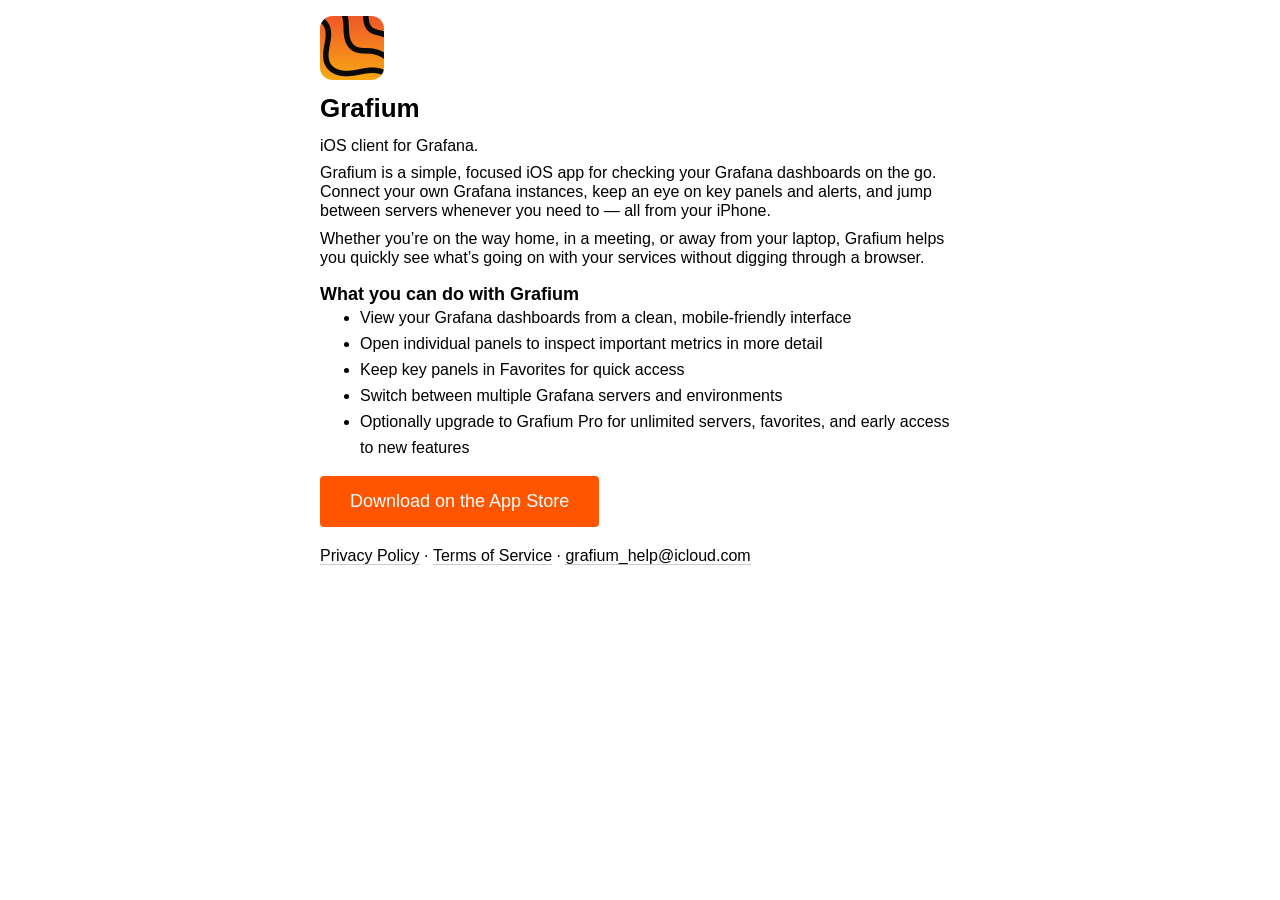
==== grafium/index.html @ e3b62fa5 "feat: added grafium" ====
<!DOCTYPE html>
<html lang="en">

<head>
	<meta charset="utf-8">
	<meta name="viewport" content="width=device-width, initial-scale=1">
	<link rel="icon" type="image/png" href="../favicon.png">
	<script src="../likely.js"></script>
	<link rel="stylesheet" href="./likely.css">
	<link rel="stylesheet" href="../style.css">
	<title>Grafium — iOS client for Grafana</title>
</head>

<body>
	<article>
		<header>
			<img src="./logo.svg" alt="Grafium" width="64" height="64">
			<h1>Grafium</h1>
			<p>iOS client for Grafana.</p>
		</header>

		<section>
			<p>
				Grafium is a simple, focused iOS app for checking your Grafana dashboards on the go.
				Connect your own Grafana instances, keep an eye on key panels and alerts, and jump between servers
				whenever you need to — all from your iPhone.
			</p>
			<p>
				Whether you’re on the way home, in a meeting, or away from your laptop, Grafium helps you quickly see
				what’s going on with your services without digging through a browser.
			</p>
		</section>

		<section>
			<h3>What you can do with Grafium</h3>
			<ul>
				<li>View your Grafana dashboards from a clean, mobile-friendly interface</li>
				<li>Open individual panels to inspect important metrics in more detail</li>
				<li>Keep key panels in Favorites for quick access</li>
				<li>Switch between multiple Grafana servers and environments</li>
				<li>Optionally upgrade to Grafium Pro for unlimited servers, favorites, and early access to new features
				</li>
			</ul>
		</section>

		<section>
			<p>
				<button class="btn" onclick="window.open('https://apps.apple.com', '_blank')">
					Download on the App Store
				</button>
			</p>
		</section>
	</article>

	<div class="footer-mail">
		<a href="/grafium/privacy">Privacy Policy</a> ·
		<a href="/grafium/terms">Terms of Service</a> ·
		<a href="mailto:grafium_help@icloud.com">grafium_help@icloud.com</a>
	</div>
</body>

</html>
---- style.css ----
body{
	margin: 1em auto;
	max-width: 640px;
	padding:0 .62em;
	font: 1.0em/1.62 sans-serif;
}
h1 {
	line-height: 40px;
	margin-block-start: auto;
	margin-block-end: auto;
	font-size: 26px;
}
h2 {
	font-size: 22px;
	margin-block-start: 16px;
	margin-block-end: auto;
	line-height: 26px;
}
h3 {
	font-size: 18px;
	margin-block-start: 16px;
	margin-block-end: auto;
	line-height: 22px;
}
h4, p {
	font-size: inherit;
	line-height:1.2;
	margin-block-start: 8px;
	margin-block-end: auto;
}
ul {
	margin-block-start: auto;
	margin-block-end: 16px;
}
.footer-tel a:link {
	color: #000;
	border-bottom: none;
	font-size: 16px;
	line-height: 22px;
}
.footer-mail a:link {
	color: #000;
	border-bottom-color: rgb(0, 0, 0, 0.2);
	font-size: 16px;
	line-height: 22px;
}
div {
	height: 22px;
}
article {
	margin-block-end: inherit;
}
a:link {
	color: #0060a0;
	text-decoration: none;
	border-bottom: 1px solid rgba(0,96,160,0.15);
	-webkit-transition: color .3s ease,border-color .3s ease;
	transition: color .3s ease,border-color .3s ease;
}
a:link:hover, a:visited:hover {
	color: #f41224;
	border-color: rgba(244,18,36,.3);
}
.btn {
	display: inline-block;
	padding: 15px 30px;
	background: #f50;
	color: #fff;
	border: none;
	border-radius: 4px;
	font-size: 18px;
	cursor: pointer;
	transition: background .2s ease;
}
.btn:link, .btn:visited {
	color: #fff;
	border-bottom: none;
}
.btn:hover {
	background: #d40;
	color: #fff;
}
@media print{
	body{
		max-width:none
	}
}
@media (prefers-color-scheme: dark){
	h1,h2,h3,h4 {
	color: #fff;
	}
	body {color:rgb( 192, 192, 192 );background:rgb( 32, 32, 32 )}
	a:link {color:#0080d4; border-bottom: 1px solid rgba(0,128,212,0.25)}
	a:hover, a:visited:hover {color:#cef}
	a:visited {color:#c9f}
	.footer-tel a:link {color: #c0c0c0;}
	.footer-mail a:link {color: #c0c0c0;border-bottom-color: rgb(160 160 160 / 15%);}
	a:link:hover, a:visited:hover {color: #f41224;border-color: rgba(244,18,36,.3);}
	.btn {background: #f50;}
	.btn:link, .btn:visited {color: #fff;}
	.btn:hover {background: #d40; color: #fff;}
}
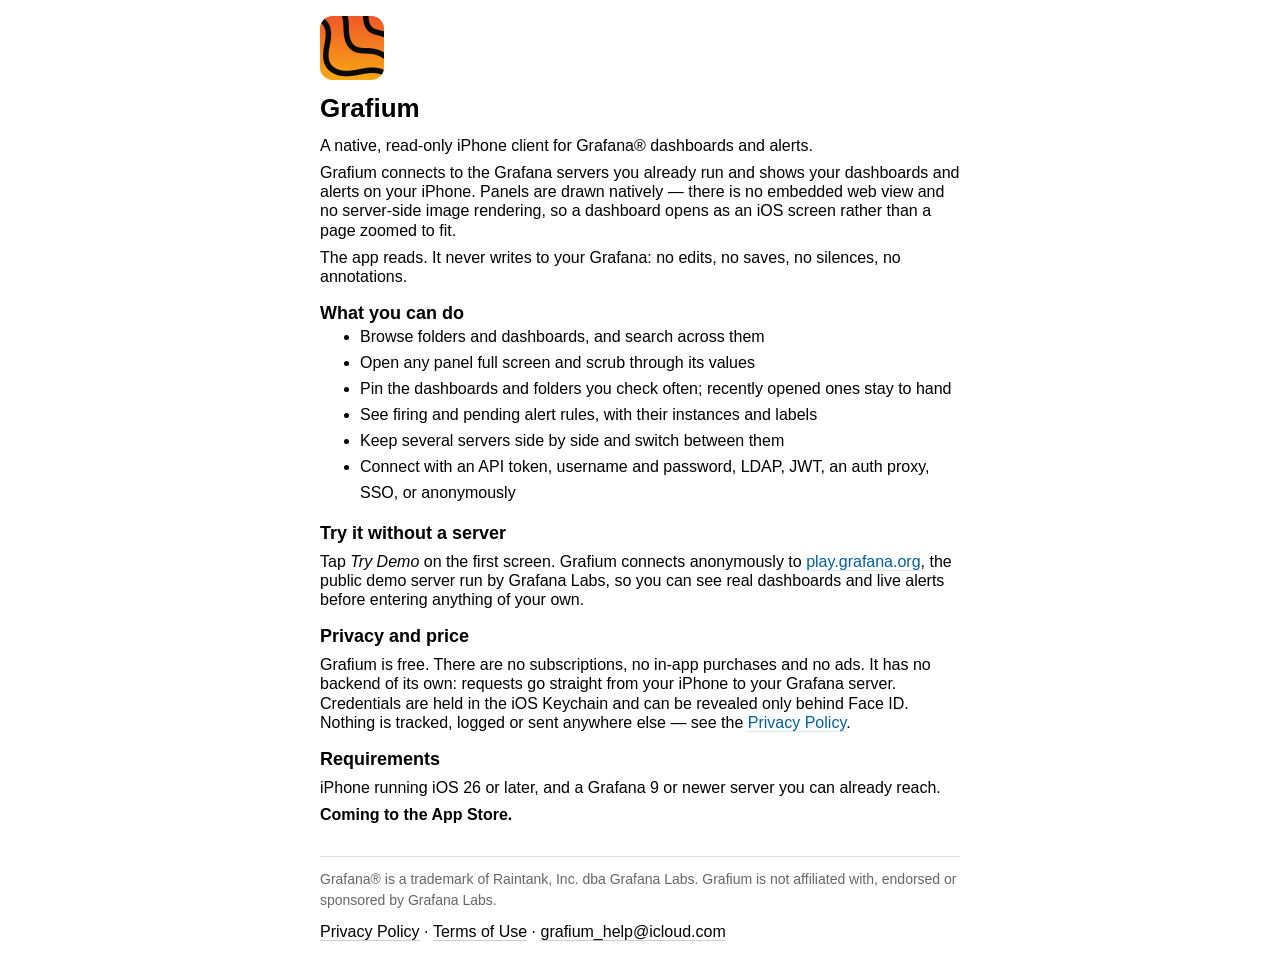
==== commit 172b49ad: "Grafium: страницы под релиз в App Store Приложение бесплатное и без покупок, но опубликованные стран" ====
--- a/grafium/index.html
+++ b/grafium/index.html
@@ -4,9 +4,8 @@
 <head>
 	<meta charset="utf-8">
 	<meta name="viewport" content="width=device-width, initial-scale=1">
-	<link rel="icon" type="image/png" href="../favicon.png">
-	<script src="../likely.js"></script>
-	<link rel="stylesheet" href="./likely.css">
+	<meta name="description"
+		content="Grafium is a native, read-only iPhone client for Grafana dashboards and alerts. Free, no accounts, no tracking.">
 	<link rel="stylesheet" href="../style.css">
 	<title>Grafium — iOS client for Grafana</title>
 </head>
@@ -16,47 +15,75 @@
 		<header>
 			<img src="./logo.svg" alt="Grafium" width="64" height="64">
 			<h1>Grafium</h1>
-			<p>iOS client for Grafana.</p>
+			<p>A native, read-only iPhone client for Grafana® dashboards and alerts.</p>
 		</header>
 
 		<section>
 			<p>
-				Grafium is a simple, focused iOS app for checking your Grafana dashboards on the go.
-				Connect your own Grafana instances, keep an eye on key panels and alerts, and jump between servers
-				whenever you need to — all from your iPhone.
+				Grafium connects to the Grafana servers you already run and shows your dashboards and alerts on
+				your iPhone. Panels are drawn natively — there is no embedded web view and no server-side image
+				rendering, so a dashboard opens as an iOS screen rather than a page zoomed to fit.
 			</p>
 			<p>
-				Whether you’re on the way home, in a meeting, or away from your laptop, Grafium helps you quickly see
-				what’s going on with your services without digging through a browser.
+				The app reads. It never writes to your Grafana: no edits, no saves, no silences, no annotations.
 			</p>
 		</section>
 
 		<section>
-			<h3>What you can do with Grafium</h3>
+			<h3>What you can do</h3>
 			<ul>
-				<li>View your Grafana dashboards from a clean, mobile-friendly interface</li>
-				<li>Open individual panels to inspect important metrics in more detail</li>
-				<li>Keep key panels in Favorites for quick access</li>
-				<li>Switch between multiple Grafana servers and environments</li>
-				<li>Optionally upgrade to Grafium Pro for unlimited servers, favorites, and early access to new features
-				</li>
+				<li>Browse folders and dashboards, and search across them</li>
+				<li>Open any panel full screen and scrub through its values</li>
+				<li>Pin the dashboards and folders you check often; recently opened ones stay to hand</li>
+				<li>See firing and pending alert rules, with their instances and labels</li>
+				<li>Keep several servers side by side and switch between them</li>
+				<li>Connect with an API token, username and password, LDAP, JWT, an auth proxy, SSO, or anonymously</li>
 			</ul>
 		</section>
 
 		<section>
+			<h3>Try it without a server</h3>
 			<p>
-				<button class="btn" onclick="window.open('https://apps.apple.com', '_blank')">
-					Download on the App Store
-				</button>
+				Tap <em>Try Demo</em> on the first screen. Grafium connects anonymously to
+				<a href="https://play.grafana.org">play.grafana.org</a>, the public demo server run by Grafana Labs,
+				so you can see real dashboards and live alerts before entering anything of your own.
 			</p>
+		</section>
+
+		<section>
+			<h3>Privacy and price</h3>
+			<p>
+				Grafium is free. There are no subscriptions, no in-app purchases and no ads. It has no backend of
+				its own: requests go straight from your iPhone to your Grafana server. Credentials are held in the
+				iOS Keychain and can be revealed only behind Face ID. Nothing is tracked, logged or sent anywhere
+				else — see the <a href="/grafium/privacy">Privacy Policy</a>.
+			</p>
+		</section>
+
+		<section>
+			<h3>Requirements</h3>
+			<p>iPhone running iOS 26 or later, and a Grafana 9 or newer server you can already reach.</p>
+		</section>
+
+		<section>
+			<!-- Replace with the App Store product URL once the app is approved:
+			     <p><a class="btn" href="https://apps.apple.com/app/id6757076319">Download on the App Store</a></p> -->
+			<p><strong>Coming to the App Store.</strong></p>
 		</section>
 	</article>
 
+	<div class="footer-legal">
+		<p>
+			Grafana® is a trademark of Raintank, Inc. dba Grafana Labs. Grafium is not affiliated with, endorsed or
+			sponsored by Grafana Labs.
+		</p>
+	</div>
+
 	<div class="footer-mail">
 		<a href="/grafium/privacy">Privacy Policy</a> ·
-		<a href="/grafium/terms">Terms of Service</a> ·
+		<a href="/grafium/terms">Terms of Use</a> ·
 		<a href="mailto:grafium_help@icloud.com">grafium_help@icloud.com</a>
 	</div>
 </body>
 
-</html>+</html>
--- a/style.css
+++ b/style.css
@@ -50,6 +50,19 @@
 article {
 	margin-block-end: inherit;
 }
+.footer-legal {
+	height: auto;
+	margin-block-start: 32px;
+	margin-block-end: 8px;
+	border-top: 1px solid rgba(0,0,0,.12);
+	padding-block-start: 12px;
+}
+.footer-legal p {
+	font-size: 14px;
+	line-height: 1.5;
+	color: #666;
+	margin-block-start: 0;
+}
 a:link {
 	color: #0060a0;
 	text-decoration: none;
@@ -89,6 +102,8 @@
 	h1,h2,h3,h4 {
 	color: #fff;
 	}
+	.footer-legal {border-top-color: rgba(255,255,255,.15)}
+	.footer-legal p {color: #8f8f8f}
 	body {color:rgb( 192, 192, 192 );background:rgb( 32, 32, 32 )}
 	a:link {color:#0080d4; border-bottom: 1px solid rgba(0,128,212,0.25)}
 	a:hover, a:visited:hover {color:#cef}
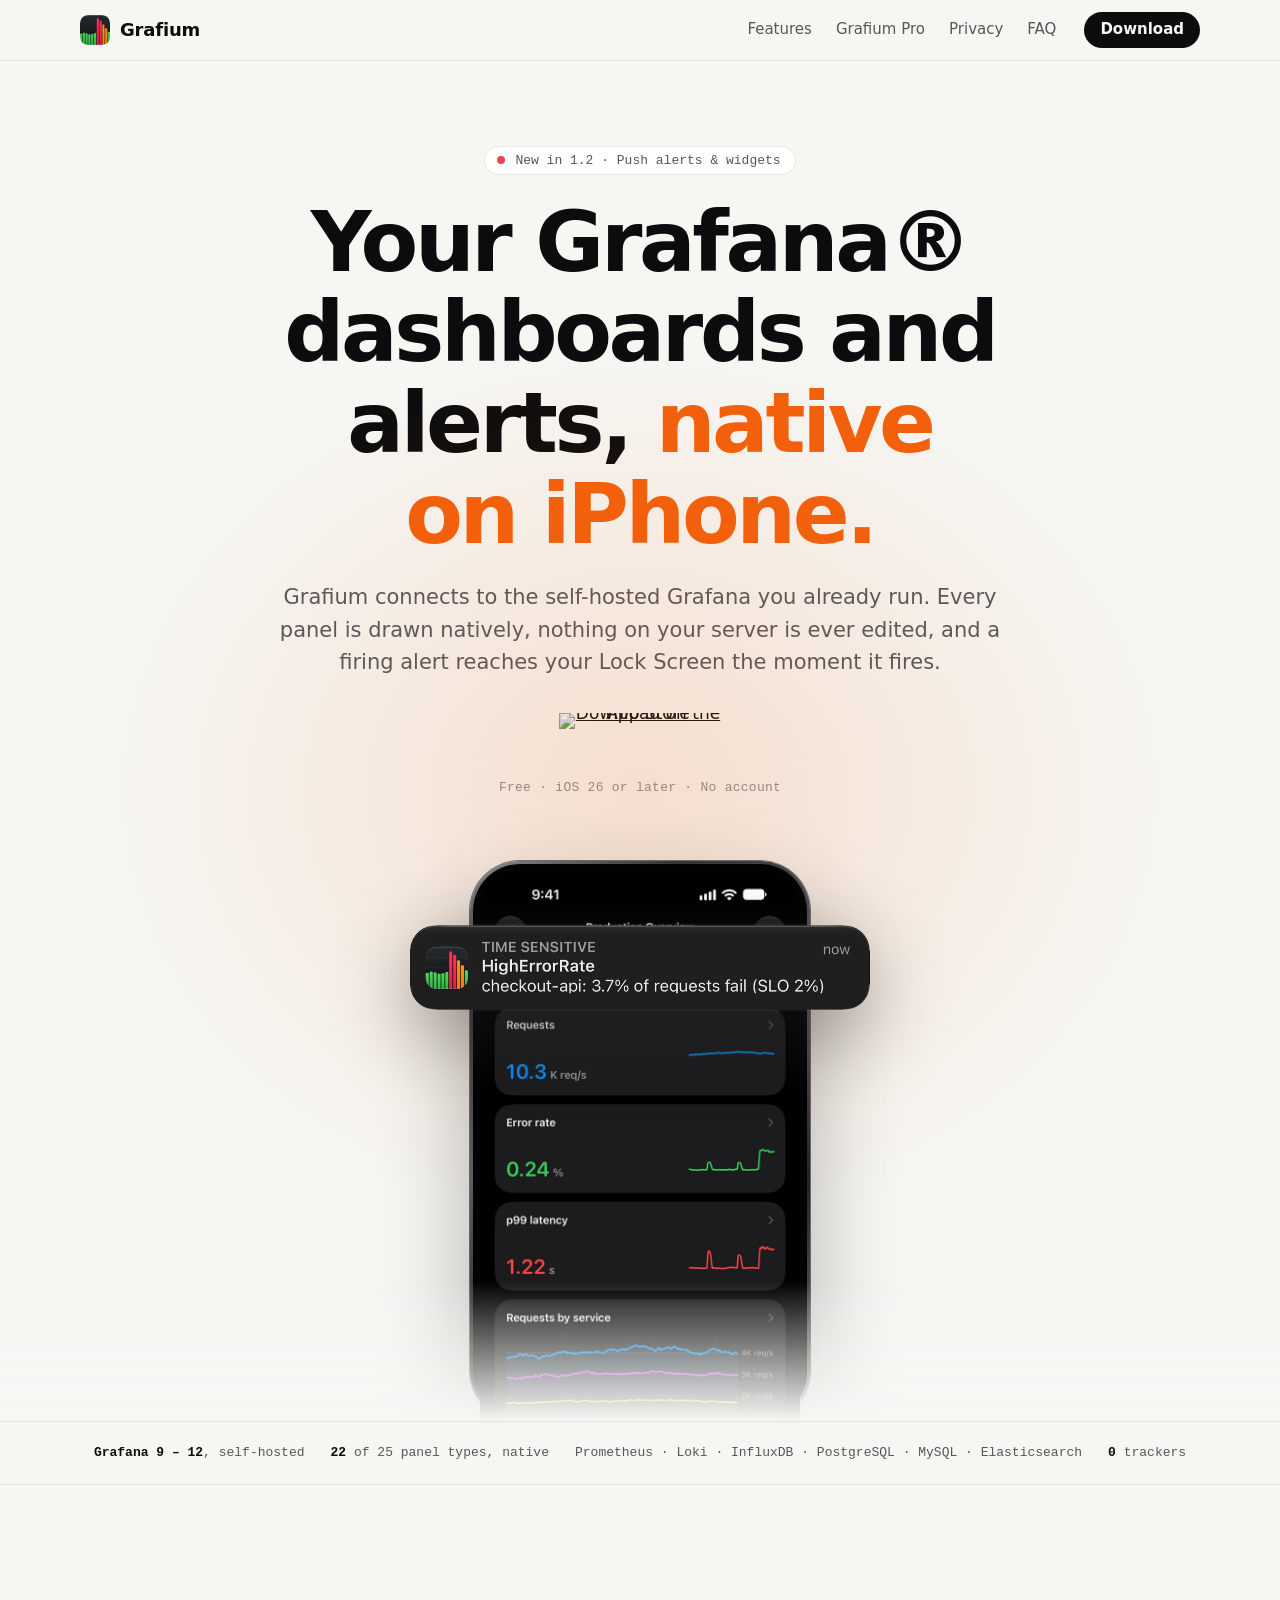
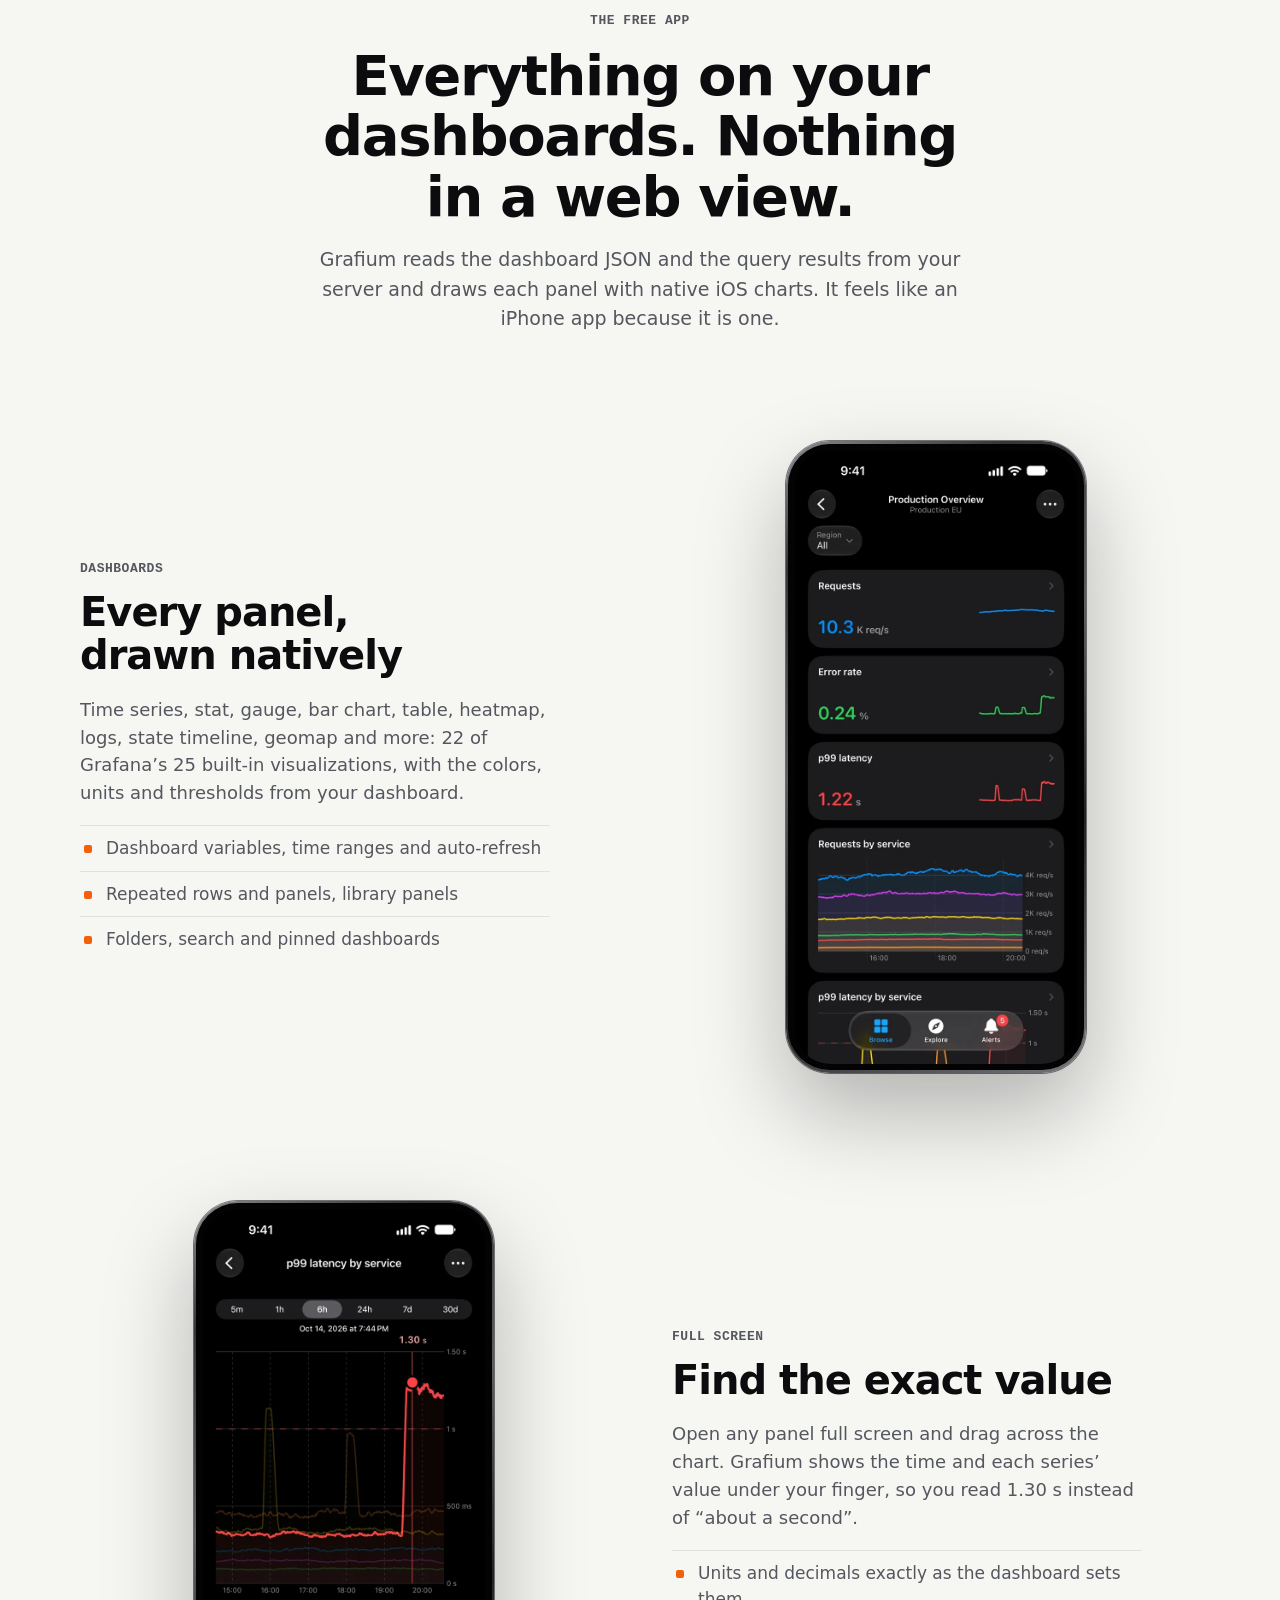
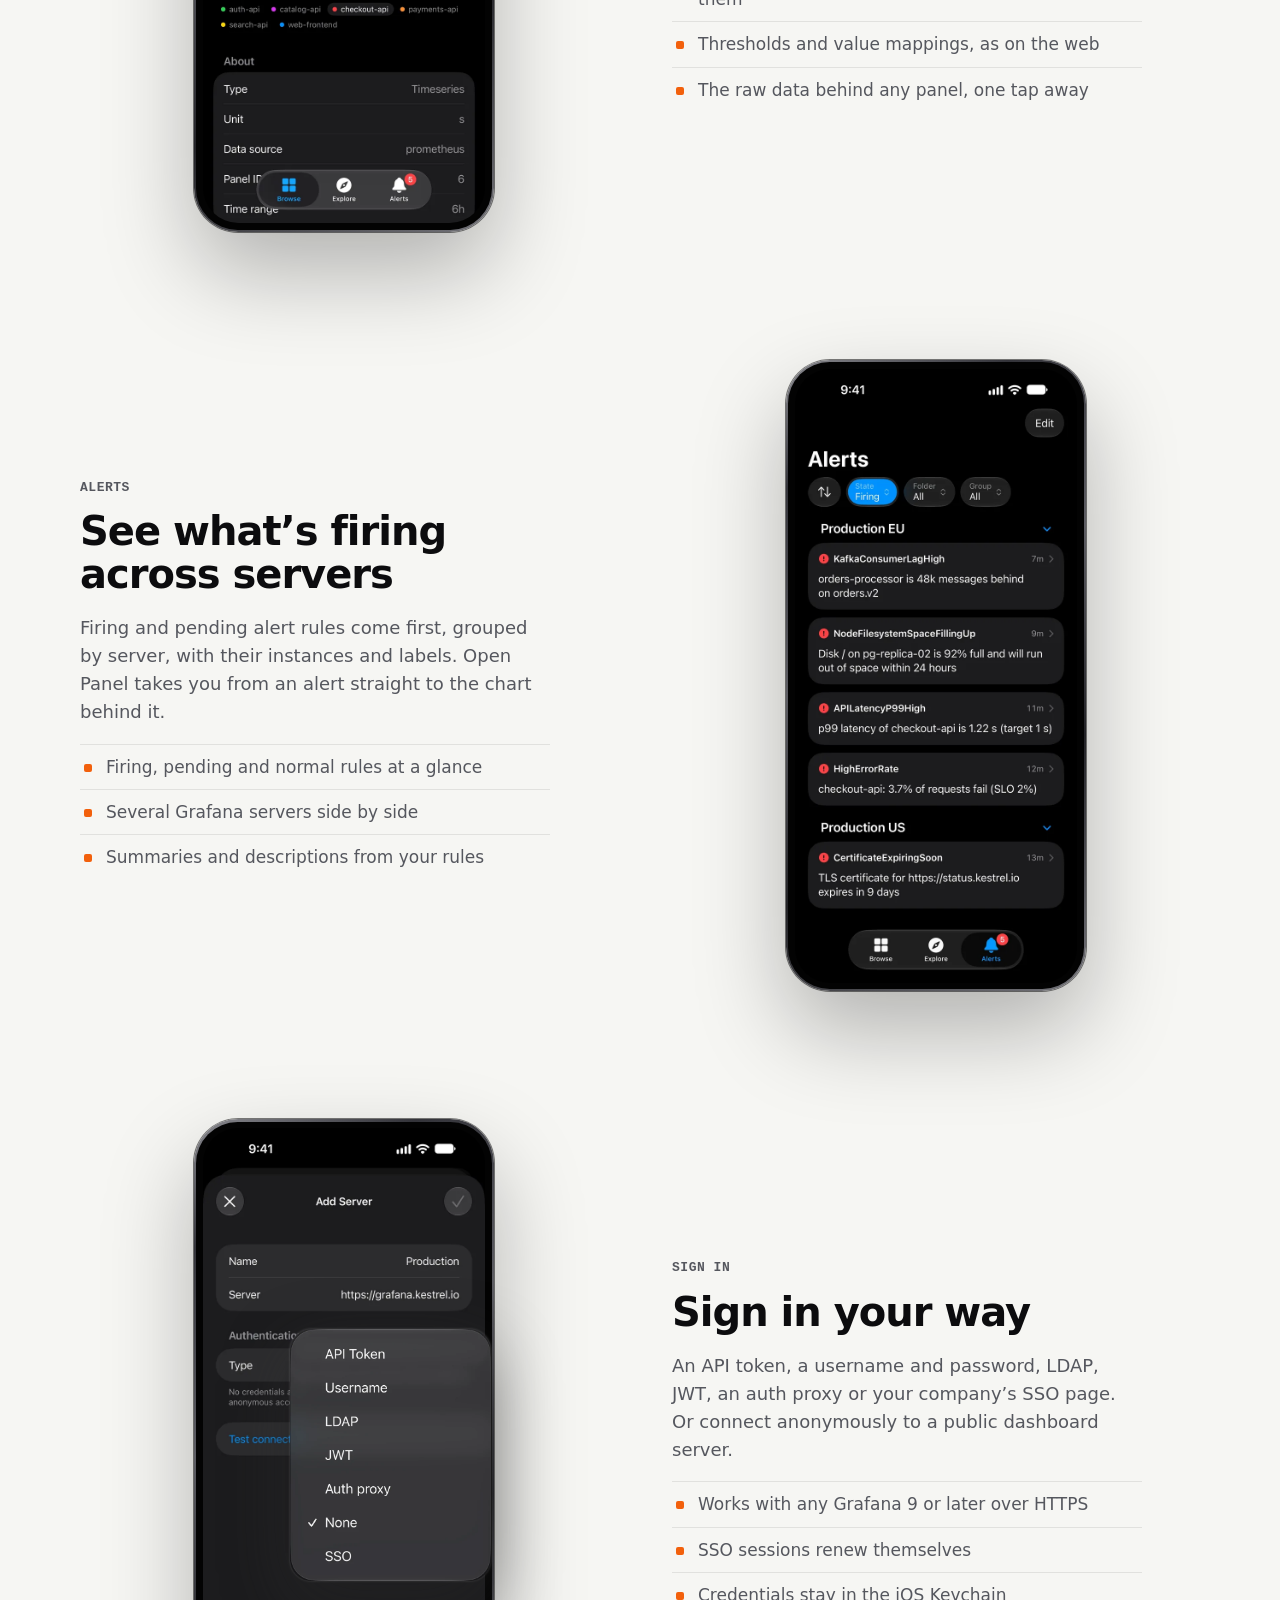
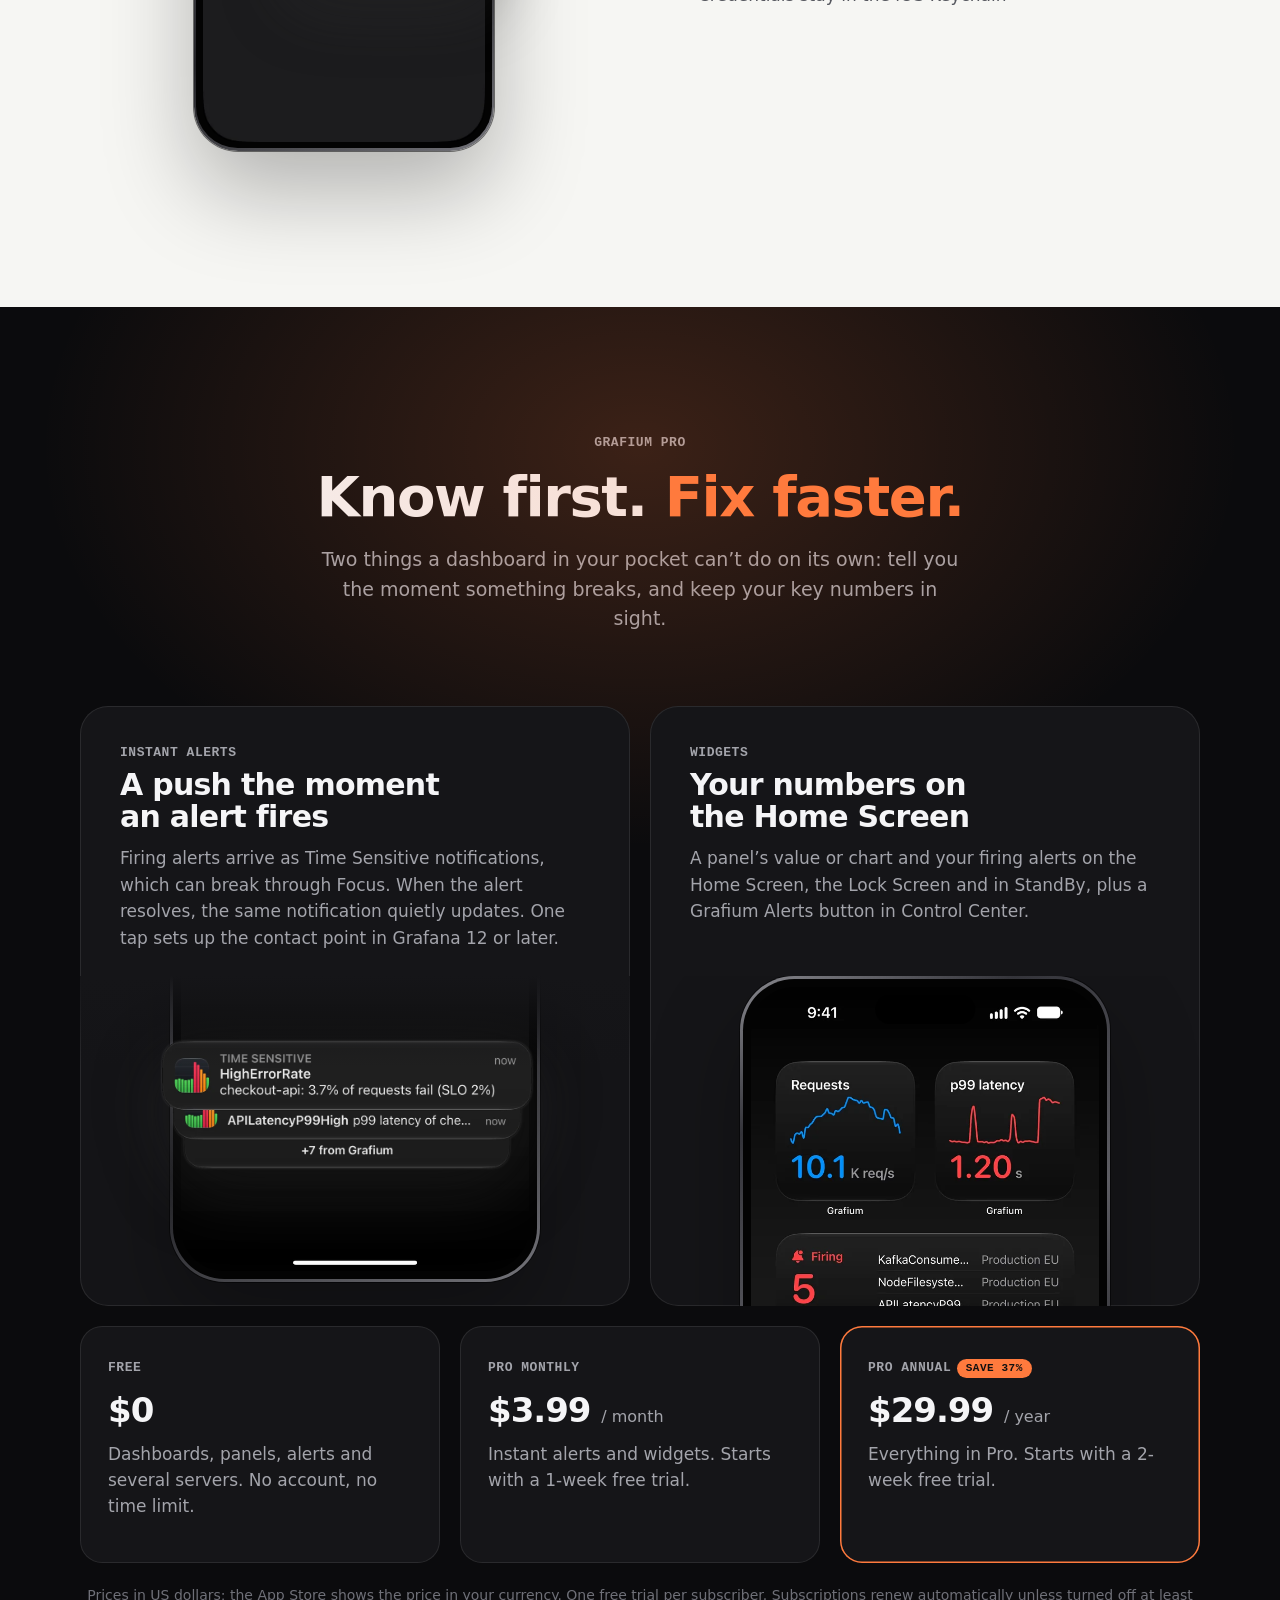
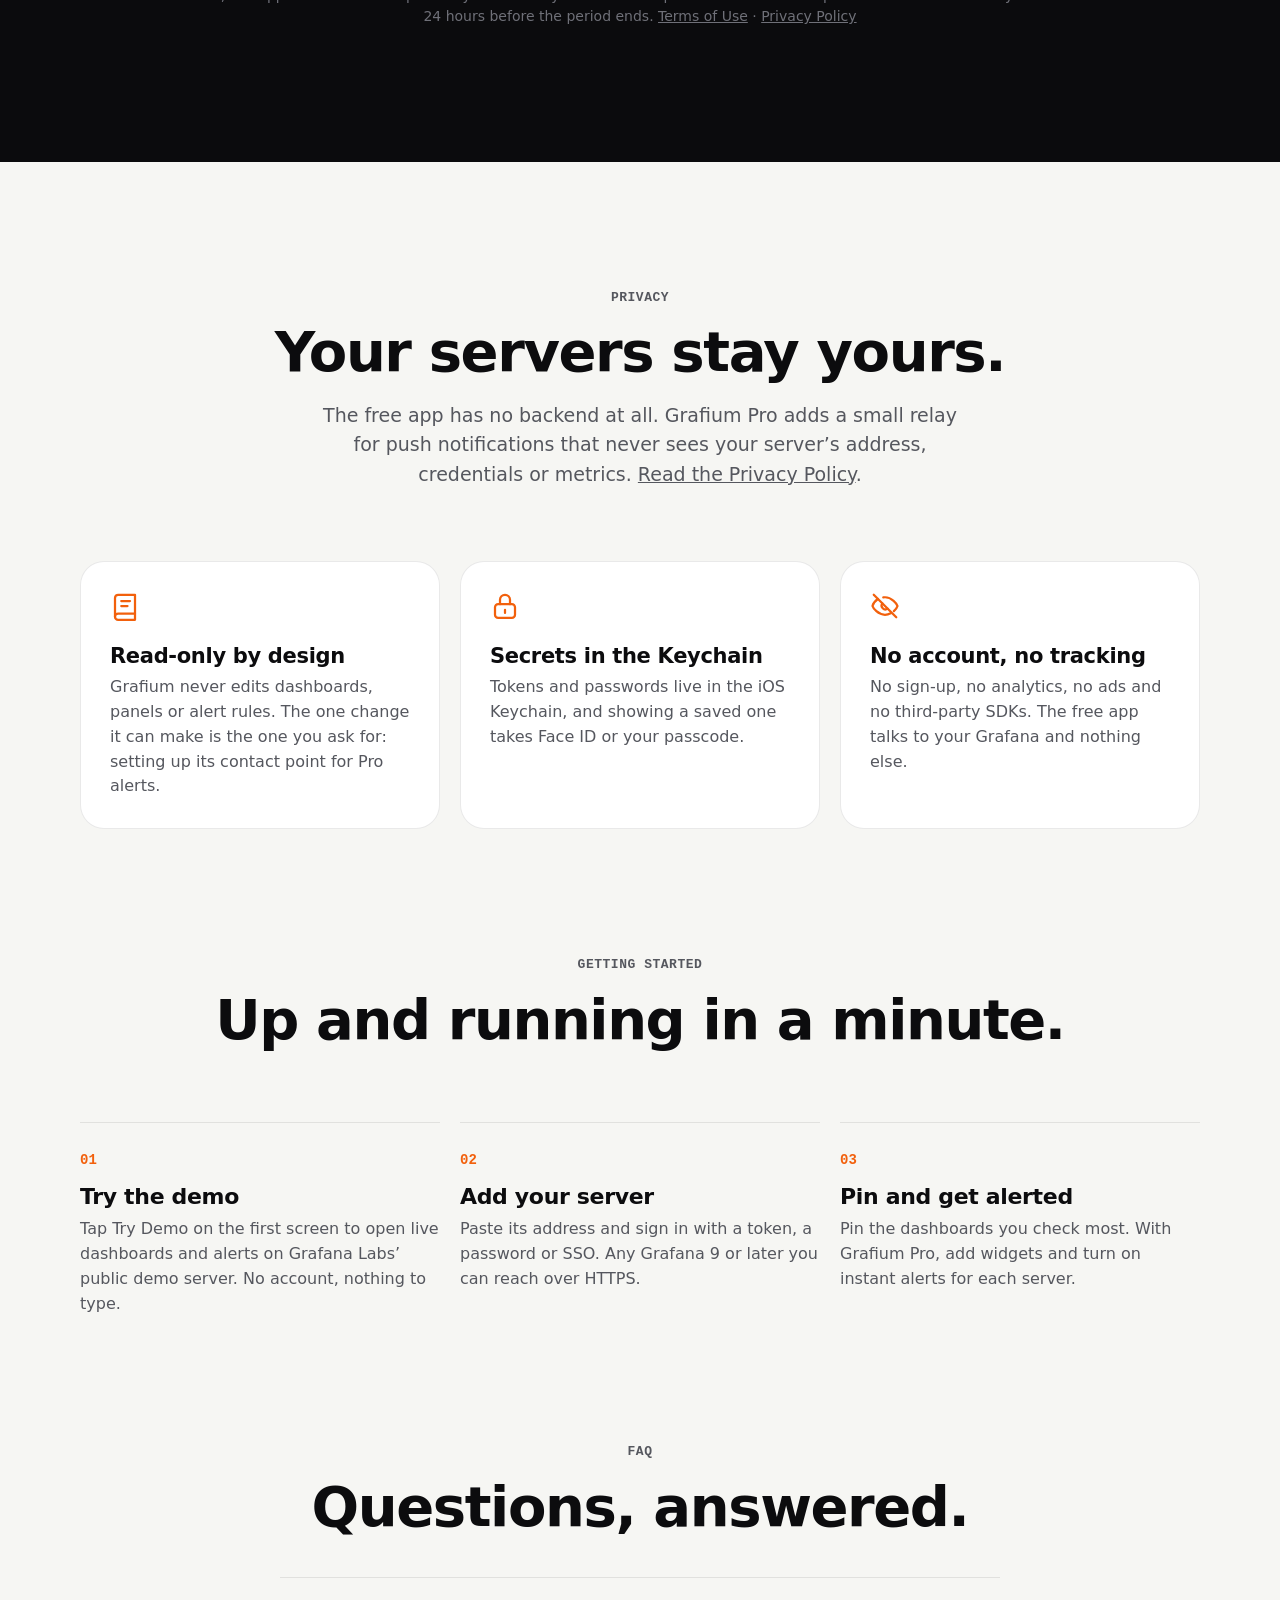
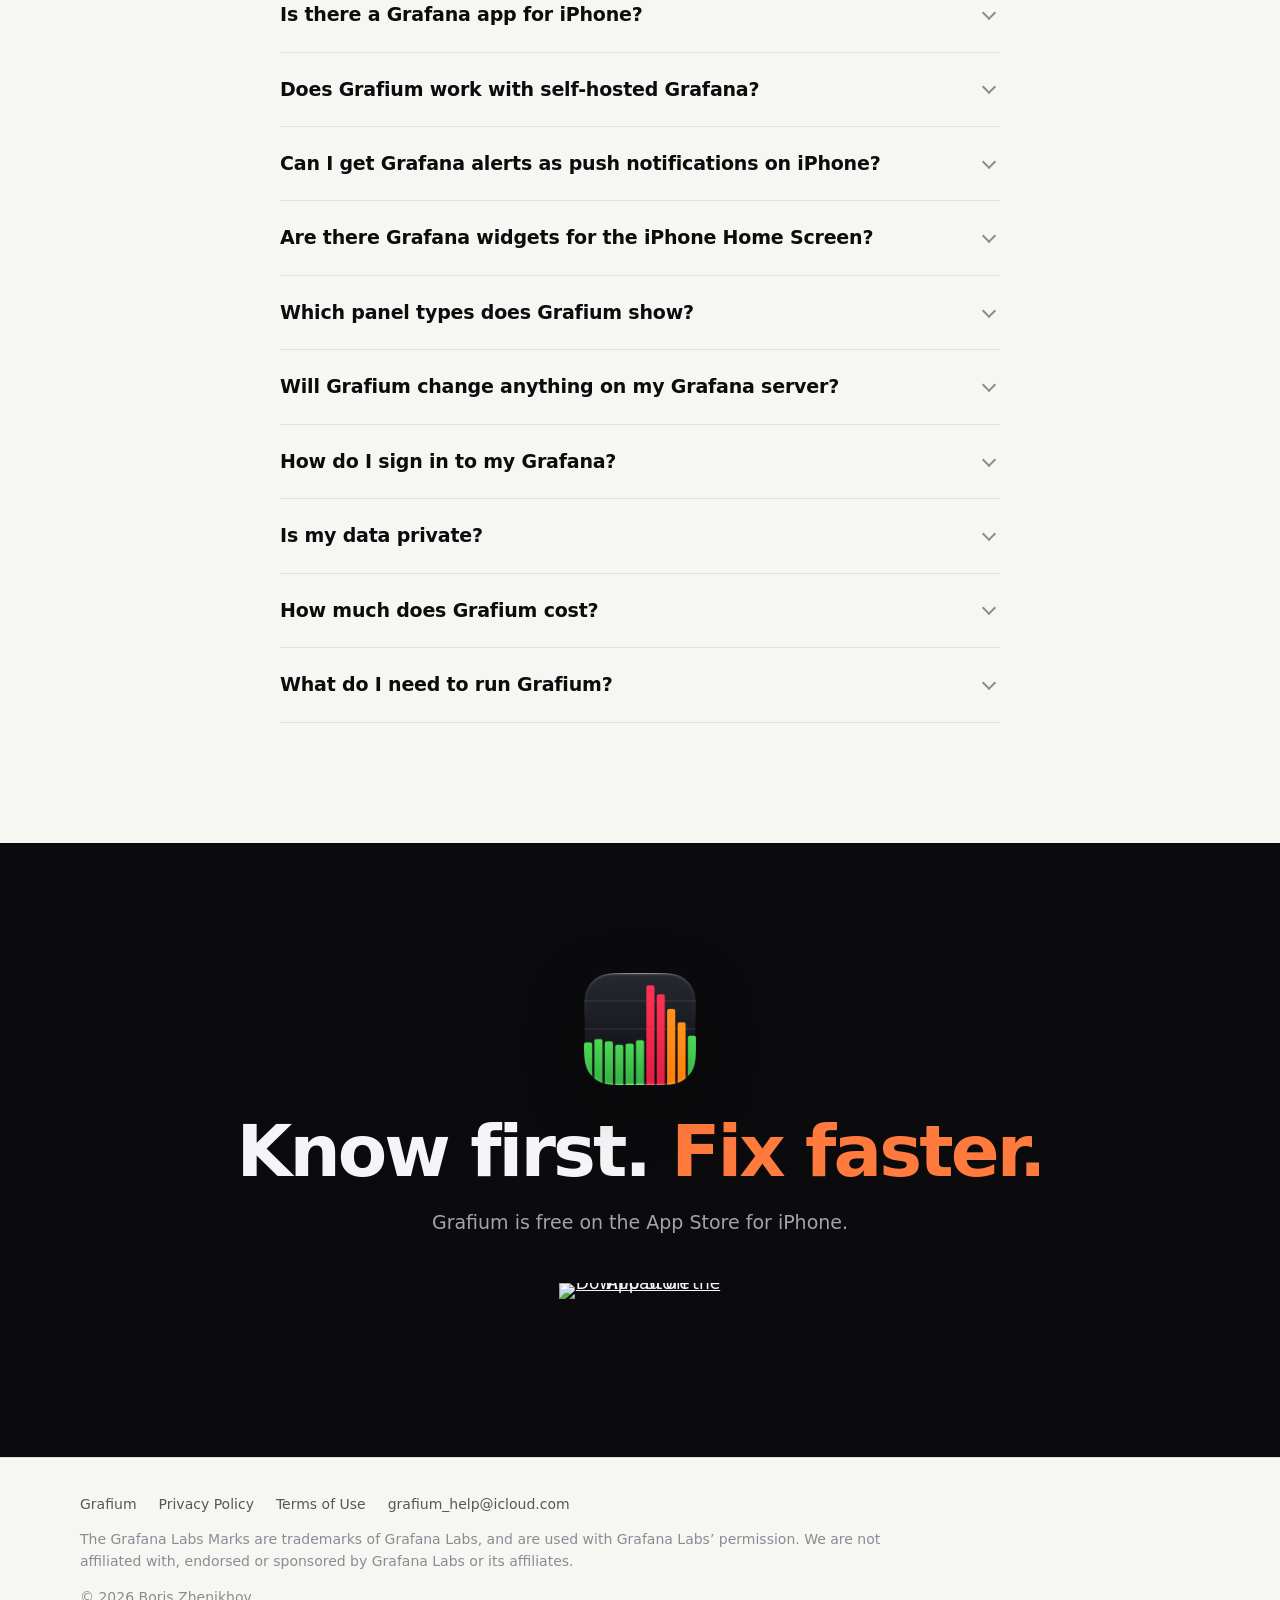
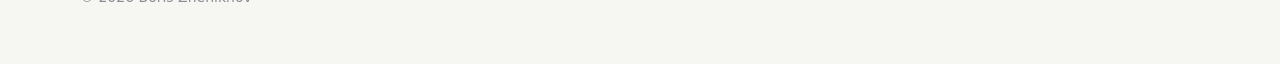
==== commit 55b95097: "Grafium: новый сайт под 1.2 — лендинг, Privacy и Terms с Grafium Pro, SEO - лендинг в стиле страниц " ====
--- a/grafium/index.html
+++ b/grafium/index.html
@@ -1,89 +1,318 @@
-<!DOCTYPE html>
+<!doctype html>
 <html lang="en">
-
 <head>
 	<meta charset="utf-8">
-	<meta name="viewport" content="width=device-width, initial-scale=1">
-	<meta name="description"
-		content="Grafium is a native, read-only iPhone client for Grafana dashboards and alerts. Free, no accounts, no tracking.">
-	<link rel="stylesheet" href="../style.css">
-	<title>Grafium — iOS client for Grafana</title>
+	<meta name="viewport" content="width=device-width, initial-scale=1, viewport-fit=cover">
+	<title>Grafium — Grafana® Dashboards &amp; Alerts on iPhone</title>
+	<meta name="description" content="Grafium is a native iPhone app for your self-hosted Grafana: every panel drawn natively, read-only and private. Push alerts and widgets with Grafium Pro.">
+	<link rel="canonical" href="https://znhv.dev/grafium/">
+	<meta name="apple-itunes-app" content="app-id=6757076319">
+	<meta name="theme-color" content="#f6f6f3" media="(prefers-color-scheme: light)">
+	<meta name="theme-color" content="#0b0b0d" media="(prefers-color-scheme: dark)">
+	<meta property="og:type" content="website">
+	<meta property="og:site_name" content="Grafium">
+	<meta property="og:url" content="https://znhv.dev/grafium/">
+	<meta property="og:title" content="Grafium — Grafana® dashboards & alerts, native on iPhone">
+	<meta property="og:description" content="Every panel drawn natively, read-only and private. Push alerts and widgets with Grafium Pro.">
+	<meta property="og:image" content="https://znhv.dev/grafium/img/og.png">
+	<meta property="og:image:width" content="1200">
+	<meta property="og:image:height" content="630">
+	<meta property="og:image:alt" content="Grafium on iPhone: a Time Sensitive HighErrorRate alert over the Lock Screen">
+	<meta name="twitter:card" content="summary_large_image">
+	<link rel="icon" type="image/png" sizes="32x32" href="/grafium/img/favicon-32.png">
+	<link rel="icon" type="image/png" sizes="64x64" href="/grafium/img/favicon-64.png">
+	<link rel="apple-touch-icon" href="/grafium/img/apple-touch-icon.png">
+	<link rel="preload" as="image" href="/grafium/img/dashboard.webp" fetchpriority="high">
+	<link rel="stylesheet" href="/grafium/site.css">
+	<script type="application/ld+json">
+	{
+		"@context": "https://schema.org",
+		"@graph": [
+			{
+				"@type": "MobileApplication",
+				"@id": "https://znhv.dev/grafium/#app",
+				"name": "Grafium",
+				"alternateName": "Grafium — Dashboard & Alerts for Grafana",
+				"description": "A native, read-only iPhone app for self-hosted Grafana dashboards and alerts, with push notifications and widgets in Grafium Pro.",
+				"url": "https://znhv.dev/grafium/",
+				"downloadUrl": "https://apps.apple.com/app/id6757076319",
+				"installUrl": "https://apps.apple.com/app/id6757076319",
+				"operatingSystem": "iOS 26.0 or later",
+				"applicationCategory": "DeveloperApplication",
+				"applicationSubCategory": "Monitoring",
+				"image": "https://znhv.dev/grafium/img/icon-512.png",
+				"screenshot": [
+					"https://znhv.dev/grafium/img/dashboard.webp",
+					"https://znhv.dev/grafium/img/alerts.webp",
+					"https://znhv.dev/grafium/img/home.webp"
+				],
+				"offers": { "@type": "Offer", "price": "0", "priceCurrency": "USD" },
+				"author": { "@type": "Person", "name": "Boris Zhenikhov", "url": "https://znhv.dev/" }
+			},
+			{"@type": "FAQPage", "@id": "https://znhv.dev/grafium/#faq", "mainEntity": [{"@type": "Question", "name": "Is there a Grafana app for iPhone?", "acceptedAnswer": {"@type": "Answer", "text": "Yes. Grafium is an independent, native iPhone app for Grafana dashboards and alerts. It connects to the Grafana servers you already run and draws every panel with native iOS charts instead of a web view. It is not made by Grafana Labs."}}, {"@type": "Question", "name": "Does Grafium work with self-hosted Grafana?", "acceptedAnswer": {"@type": "Answer", "text": "Yes, that is what it is built for. Grafium works with Grafana 9 or later that your iPhone can reach over HTTPS with a trusted certificate. Self-signed certificates are not supported."}}, {"@type": "Question", "name": "Can I get Grafana alerts as push notifications on iPhone?", "acceptedAnswer": {"@type": "Answer", "text": "Yes, with Grafium Pro. A firing alert arrives as a Time Sensitive notification, and when it resolves the same notification quietly updates. Push notifications need Grafana 12 or later; one tap in the app sets up the Grafium contact point on your server."}}, {"@type": "Question", "name": "Are there Grafana widgets for the iPhone Home Screen?", "acceptedAnswer": {"@type": "Answer", "text": "Yes, with Grafium Pro: a panel’s value or chart and your firing alerts on the Home Screen, the Lock Screen and in StandBy, plus a Grafium Alerts button in Control Center. Widgets refresh about every 15–60 minutes, as iOS allows, and show when they were last updated."}}, {"@type": "Question", "name": "Which panel types does Grafium show?", "acceptedAnswer": {"@type": "Answer", "text": "22 of Grafana’s 25 built-in visualizations, including time series, stat, gauge, bar gauge, bar chart, table, heatmap, logs, state timeline, status history, pie chart, geomap and text. A panel type it can’t draw shows its raw data instead."}}, {"@type": "Question", "name": "Will Grafium change anything on my Grafana server?", "acceptedAnswer": {"@type": "Answer", "text": "No. Grafium only reads: it never edits dashboards, panels or alert rules. The one change it can make is the one you ask for in Grafium Pro: creating, updating or removing its own contact point."}}, {"@type": "Question", "name": "How do I sign in to my Grafana?", "acceptedAnswer": {"@type": "Answer", "text": "With an API or service account token, a username and password, LDAP, JWT, an auth proxy, your organization’s SSO page, or anonymously. Credentials are stored in the iOS Keychain."}}, {"@type": "Question", "name": "Is my data private?", "acceptedAnswer": {"@type": "Answer", "text": "The free app has no backend, no account, no analytics and no tracking: requests go straight from your iPhone to your Grafana. Grafium Pro’s push relay stores only push tokens, a random channel ID and your subscription status, and never receives your server’s address, credentials, dashboards or metrics."}}, {"@type": "Question", "name": "How much does Grafium cost?", "acceptedAnswer": {"@type": "Answer", "text": "Grafium is free. Grafium Pro, with instant alerts and widgets, is $3.99 a month with a 1-week free trial or $29.99 a year with a 2-week free trial (US prices)."}}, {"@type": "Question", "name": "What do I need to run Grafium?", "acceptedAnswer": {"@type": "Answer", "text": "An iPhone with iOS 26 or later. To try it without a server, tap Try Demo: Grafium opens live dashboards on Grafana Labs’ public demo server."}}]}
+		]
+	}
+	</script>
 </head>
-
 <body>
-	<article>
-		<header>
-			<img src="./logo.svg" alt="Grafium" width="64" height="64">
-			<h1>Grafium</h1>
-			<p>A native, read-only iPhone client for Grafana® dashboards and alerts.</p>
-		</header>
-
-		<section>
-			<p>
-				Grafium connects to the Grafana servers you already run and shows your dashboards and alerts on
-				your iPhone. Panels are drawn natively — there is no embedded web view and no server-side image
-				rendering, so a dashboard opens as an iOS screen rather than a page zoomed to fit.
-			</p>
-			<p>
-				The app reads. It never writes to your Grafana: no edits, no saves, no silences, no annotations.
-			</p>
-		</section>
-
-		<section>
-			<h3>What you can do</h3>
-			<ul>
-				<li>Browse folders and dashboards, and search across them</li>
-				<li>Open any panel full screen and scrub through its values</li>
-				<li>Pin the dashboards and folders you check often; recently opened ones stay to hand</li>
-				<li>See firing and pending alert rules, with their instances and labels</li>
-				<li>Keep several servers side by side and switch between them</li>
-				<li>Connect with an API token, username and password, LDAP, JWT, an auth proxy, SSO, or anonymously</li>
-			</ul>
-		</section>
-
-		<section>
-			<h3>Try it without a server</h3>
-			<p>
-				Tap <em>Try Demo</em> on the first screen. Grafium connects anonymously to
-				<a href="https://play.grafana.org">play.grafana.org</a>, the public demo server run by Grafana Labs,
-				so you can see real dashboards and live alerts before entering anything of your own.
-			</p>
-		</section>
-
-		<section>
-			<h3>Privacy and price</h3>
-			<p>
-				Grafium is free. There are no subscriptions, no in-app purchases and no ads. It has no backend of
-				its own: requests go straight from your iPhone to your Grafana server. Credentials are held in the
-				iOS Keychain and can be revealed only behind Face ID. Nothing is tracked, logged or sent anywhere
-				else — see the <a href="/grafium/privacy">Privacy Policy</a>.
-			</p>
-		</section>
-
-		<section>
-			<h3>Requirements</h3>
-			<p>iPhone running iOS 26 or later, and a Grafana 9 or newer server you can already reach.</p>
-		</section>
-
-		<section>
-			<!-- Replace with the App Store product URL once the app is approved:
-			     <p><a class="btn" href="https://apps.apple.com/app/id6757076319">Download on the App Store</a></p> -->
-			<p><strong>Coming to the App Store.</strong></p>
-		</section>
-	</article>
-
-	<div class="footer-legal">
-		<p>
-			Grafana® is a trademark of Raintank, Inc. dba Grafana Labs. Grafium is not affiliated with, endorsed or
-			sponsored by Grafana Labs.
-		</p>
+
+<header class="nav">
+	<div class="wrap">
+		<a class="brand" href="/grafium/"><img src="/grafium/img/icon-128.png" alt="" width="30" height="30">Grafium</a>
+		<nav aria-label="Sections">
+			<a href="#features">Features</a>
+			<a href="#pro">Grafium Pro</a>
+			<a href="#privacy">Privacy</a>
+			<a href="#faq">FAQ</a>
+		</nav>
+		<a class="pill" href="https://apps.apple.com/app/id6757076319">Download</a>
 	</div>
-
-	<div class="footer-mail">
-		<a href="/grafium/privacy">Privacy Policy</a> ·
-		<a href="/grafium/terms">Terms of Use</a> ·
-		<a href="mailto:grafium_help@icloud.com">grafium_help@icloud.com</a>
+</header>
+
+<main>
+	<section class="hero">
+		<div class="wrap">
+			<span class="ticker"><span class="dot" aria-hidden="true"></span>New in 1.2 · Push alerts &amp; widgets</span>
+			<h1>Your Grafana® dashboards and alerts, <span class="accent">native on iPhone.</span></h1>
+			<p class="lede">Grafium connects to the self-hosted Grafana you already run. Every panel is drawn natively, nothing on your server is ever edited, and a firing alert reaches your Lock Screen the moment it fires.</p>
+			<div class="cta">
+				<a class="badge" href="https://apps.apple.com/app/id6757076319">
+					<picture>
+						<source media="(prefers-color-scheme: dark)" srcset="https://toolbox.marketingtools.apple.com/api/v2/badges/download-on-the-app-store/white/en-us">
+						<img src="https://toolbox.marketingtools.apple.com/api/v2/badges/download-on-the-app-store/black/en-us" alt="Download on the App Store" width="163" height="54">
+					</picture>
+				</a>
+				<span class="facts">Free · iOS 26 or later · No account</span>
+			</div>
+		</div>
+		<div class="stage">
+			<div class="phone"><img src="/grafium/img/dashboard.webp" alt="Grafium showing the Production Overview dashboard: requests, error rate and p99 latency" width="660" height="1434" fetchpriority="high"></div>
+			<img class="push" src="/grafium/img/push.webp" alt="Time Sensitive notification: HighErrorRate, checkout-api 3.7% of requests fail (SLO 2%)" width="900" height="167">
+		</div>
+	</section>
+
+	<div class="strip">
+		<div class="wrap">
+			<span><b>Grafana 9 – 12</b>, self-hosted</span>
+			<span><b>22</b> of 25 panel types, native</span>
+			<span>Prometheus · Loki · InfluxDB · PostgreSQL · MySQL · Elasticsearch</span>
+			<span><b>0</b> trackers</span>
+		</div>
 	</div>
+
+	<section class="section" id="features">
+		<div class="wrap">
+			<div class="section-head reveal">
+				<span class="eyebrow">The free app</span>
+				<h2>Everything on your dashboards. Nothing in a web view.</h2>
+				<p>Grafium reads the dashboard JSON and the query results from your server and draws each panel with native iOS charts. It feels like an iPhone app because it is one.</p>
+			</div>
+
+			<div class="row">
+				<div class="copy reveal">
+					<span class="eyebrow">Dashboards</span>
+					<h3>Every panel, drawn natively</h3>
+					<p>Time series, stat, gauge, bar chart, table, heatmap, logs, state timeline, geomap and more: 22 of Grafana’s 25 built-in visualizations, with the colors, units and thresholds from your dashboard.</p>
+					<ul>
+						<li>Dashboard variables, time ranges and auto-refresh</li>
+						<li>Repeated rows and panels, library panels</li>
+						<li>Folders, search and pinned dashboards</li>
+					</ul>
+				</div>
+				<div class="media reveal">
+					<div class="phone"><img src="/grafium/img/dashboard.webp" alt="Production Overview dashboard with stat panels and a requests-by-service chart" width="660" height="1434" loading="lazy"></div>
+				</div>
+			</div>
+
+			<div class="row flip">
+				<div class="copy reveal">
+					<span class="eyebrow">Full screen</span>
+					<h3>Find the exact value</h3>
+					<p>Open any panel full screen and drag across the chart. Grafium shows the time and each series’ value under your finger, so you read 1.30 s instead of “about a second”.</p>
+					<ul>
+						<li>Units and decimals exactly as the dashboard sets them</li>
+						<li>Thresholds and value mappings, as on the web</li>
+						<li>The raw data behind any panel, one tap away</li>
+					</ul>
+				</div>
+				<div class="media reveal">
+					<div class="phone"><img src="/grafium/img/scrub.webp" alt="p99 latency by service, scrubbed to checkout-api at 1.30 seconds" width="660" height="1434" loading="lazy"></div>
+				</div>
+			</div>
+
+			<div class="row">
+				<div class="copy reveal">
+					<span class="eyebrow">Alerts</span>
+					<h3>See what’s firing across servers</h3>
+					<p>Firing and pending alert rules come first, grouped by server, with their instances and labels. Open Panel takes you from an alert straight to the chart behind it.</p>
+					<ul>
+						<li>Firing, pending and normal rules at a glance</li>
+						<li>Several Grafana servers side by side</li>
+						<li>Summaries and descriptions from your rules</li>
+					</ul>
+				</div>
+				<div class="media reveal">
+					<div class="phone"><img src="/grafium/img/alerts.webp" alt="Firing alerts on Production EU and Production US: Kafka consumer lag, disk filling up, p99 latency, error rate" width="660" height="1434" loading="lazy"></div>
+				</div>
+			</div>
+
+			<div class="row flip">
+				<div class="copy reveal">
+					<span class="eyebrow">Sign in</span>
+					<h3>Sign in your way</h3>
+					<p>An API token, a username and password, LDAP, JWT, an auth proxy or your company’s SSO page. Or connect anonymously to a public dashboard server.</p>
+					<ul>
+						<li>Works with any Grafana 9 or later over HTTPS</li>
+						<li>SSO sessions renew themselves</li>
+						<li>Credentials stay in the iOS Keychain</li>
+					</ul>
+				</div>
+				<div class="media reveal">
+					<div class="phone"><img src="/grafium/img/signin.webp" alt="Add Server form with the authentication type menu open" width="660" height="1434" loading="lazy"><img class="over" src="/grafium/img/auth-menu.webp" alt="Authentication types: API Token, Username, LDAP, JWT, Auth proxy, None, SSO" width="600" height="753" loading="lazy" style="left: 32%; top: 33.2%; width: 67%"></div>
+				</div>
+			</div>
+		</div>
+	</section>
+
+	<section class="section pro dark" id="pro">
+		<div class="wrap">
+			<div class="section-head reveal">
+				<span class="eyebrow">Grafium Pro</span>
+				<h2>Know first. <span class="accent">Fix faster.</span></h2>
+				<p>Two things a dashboard in your pocket can’t do on its own: tell you the moment something breaks, and keep your key numbers in sight.</p>
+			</div>
+
+			<div class="bento">
+				<article class="card reveal">
+					<span class="eyebrow">Instant alerts</span>
+					<h3>A push the moment an alert fires</h3>
+					<p>Firing alerts arrive as Time Sensitive notifications, which can break through Focus. When the alert resolves, the same notification quietly updates. One tap sets up the contact point in Grafana 12 or later.</p>
+					<div class="shot peek-bottom">
+						<div class="phone"><img src="/grafium/img/lock.webp" alt="iPhone Lock Screen" width="660" height="1434" loading="lazy"><img class="over" src="/grafium/img/stack.webp" alt="Grafium notifications: HighErrorRate, APILatencyP99High and 7 more" width="900" height="313" loading="lazy" style="left: -2.1%; top: 69%; width: 104.2%"></div>
+					</div>
+				</article>
+				<article class="card reveal">
+					<span class="eyebrow">Widgets</span>
+					<h3>Your numbers on the Home Screen</h3>
+					<p>A panel’s value or chart and your firing alerts on the Home Screen, the Lock Screen and in StandBy, plus a Grafium Alerts button in Control Center.</p>
+					<div class="shot peek-top">
+						<div class="phone"><img src="/grafium/img/home.webp" alt="Home Screen with Grafium widgets: Requests 10.1K req/s, p99 latency 1.20 s, Firing 5" width="660" height="1434" loading="lazy"></div>
+					</div>
+				</article>
+			</div>
+
+			<div class="plans">
+				<div class="plan reveal">
+					<span class="eyebrow">Free</span>
+					<div class="price">$0</div>
+					<p class="muted">Dashboards, panels, alerts and several servers. No account, no time limit.</p>
+				</div>
+				<div class="plan reveal">
+					<span class="eyebrow">Pro Monthly</span>
+					<div class="price">$3.99 <small>/ month</small></div>
+					<p class="muted">Instant alerts and widgets. Starts with a 1-week free trial.</p>
+				</div>
+				<div class="plan best reveal">
+					<span class="eyebrow">Pro Annual</span> <span class="tag">Save 37%</span>
+					<div class="price">$29.99 <small>/ year</small></div>
+					<p class="muted">Everything in Pro. Starts with a 2-week free trial.</p>
+				</div>
+			</div>
+			<p class="fine">Prices in US dollars; the App Store shows the price in your currency. One free trial per subscriber. Subscriptions renew automatically unless turned off at least 24 hours before the period ends. <a href="/grafium/terms">Terms of Use</a> · <a href="/grafium/privacy">Privacy Policy</a></p>
+		</div>
+	</section>
+
+	<section class="section" id="privacy">
+		<div class="wrap">
+			<div class="section-head reveal">
+				<span class="eyebrow">Privacy</span>
+				<h2>Your servers stay yours.</h2>
+				<p>The free app has no backend at all. Grafium Pro adds a small relay for push notifications that never sees your server’s address, credentials or metrics. <a href="/grafium/privacy">Read the Privacy Policy</a>.</p>
+			</div>
+			<div class="tiles">
+				<div class="tile reveal">
+					<svg viewBox="0 0 24 24" fill="none" stroke="currentColor" stroke-width="1.8" stroke-linecap="round" stroke-linejoin="round" aria-hidden="true"><path d="M4 5.5A2.5 2.5 0 0 1 6.5 3H20v15H6.5A2.5 2.5 0 0 0 4 20.5z"/><path d="M4 20.5A2.5 2.5 0 0 0 6.5 23H20v-5"/><path d="M9 8h7M9 12h5"/></svg>
+					<h3>Read-only by design</h3>
+					<p>Grafium never edits dashboards, panels or alert rules. The one change it can make is the one you ask for: setting up its contact point for Pro alerts.</p>
+				</div>
+				<div class="tile reveal">
+					<svg viewBox="0 0 24 24" fill="none" stroke="currentColor" stroke-width="1.8" stroke-linecap="round" stroke-linejoin="round" aria-hidden="true"><rect x="4" y="10.5" width="16" height="11" rx="2.5"/><path d="M8 10.5V7a4 4 0 0 1 8 0v3.5"/><path d="M12 15v2.5"/></svg>
+					<h3>Secrets in the Keychain</h3>
+					<p>Tokens and passwords live in the iOS Keychain, and showing a saved one takes Face ID or your passcode.</p>
+				</div>
+				<div class="tile reveal">
+					<svg viewBox="0 0 24 24" fill="none" stroke="currentColor" stroke-width="1.8" stroke-linecap="round" stroke-linejoin="round" aria-hidden="true"><path d="M3 3l18 18"/><path d="M10.6 5.1A10.9 10.9 0 0 1 12 5c5.5 0 9.5 5.2 10 7-.2.8-1.2 2.5-2.9 4.1M6.3 6.4C4.3 7.8 2.4 10.2 2 12c.5 1.8 4.5 7 10 7 1.7 0 3.2-.5 4.6-1.2"/><path d="M9.9 9.9a3 3 0 0 0 4.2 4.2"/></svg>
+					<h3>No account, no tracking</h3>
+					<p>No sign-up, no analytics, no ads and no third-party SDKs. The free app talks to your Grafana and nothing else.</p>
+				</div>
+			</div>
+		</div>
+	</section>
+
+	<section class="section" style="padding-top: 0">
+		<div class="wrap">
+			<div class="section-head reveal">
+				<span class="eyebrow">Getting started</span>
+				<h2>Up and running in a minute.</h2>
+			</div>
+			<div class="steps">
+				<div class="step reveal">
+					<h3>Try the demo</h3>
+					<p>Tap Try Demo on the first screen to open live dashboards and alerts on Grafana Labs’ public demo server. No account, nothing to type.</p>
+				</div>
+				<div class="step reveal">
+					<h3>Add your server</h3>
+					<p>Paste its address and sign in with a token, a password or SSO. Any Grafana 9 or later you can reach over HTTPS.</p>
+				</div>
+				<div class="step reveal">
+					<h3>Pin and get alerted</h3>
+					<p>Pin the dashboards you check most. With Grafium Pro, add widgets and turn on instant alerts for each server.</p>
+				</div>
+			</div>
+		</div>
+	</section>
+
+	<section class="section faq" id="faq" style="padding-top: 0">
+		<div class="narrow">
+			<div class="section-head reveal" style="margin-bottom: 40px">
+				<span class="eyebrow">FAQ</span>
+				<h2>Questions, answered.</h2>
+			</div>
+			<details class="reveal"><summary>Is there a Grafana app for iPhone?</summary><p>Yes. Grafium is an independent, native iPhone app for Grafana dashboards and alerts. It connects to the Grafana servers you already run and draws every panel with native iOS charts instead of a web view. It is not made by Grafana Labs.</p></details>
+			<details class="reveal"><summary>Does Grafium work with self-hosted Grafana?</summary><p>Yes, that is what it is built for. Grafium works with Grafana 9 or later that your iPhone can reach over HTTPS with a trusted certificate. Self-signed certificates are not supported.</p></details>
+			<details class="reveal"><summary>Can I get Grafana alerts as push notifications on iPhone?</summary><p>Yes, with Grafium Pro. A firing alert arrives as a Time Sensitive notification, and when it resolves the same notification quietly updates. Push notifications need Grafana 12 or later; one tap in the app sets up the Grafium contact point on your server.</p></details>
+			<details class="reveal"><summary>Are there Grafana widgets for the iPhone Home Screen?</summary><p>Yes, with Grafium Pro: a panel’s value or chart and your firing alerts on the Home Screen, the Lock Screen and in StandBy, plus a Grafium Alerts button in Control Center. Widgets refresh about every 15–60 minutes, as iOS allows, and show when they were last updated.</p></details>
+			<details class="reveal"><summary>Which panel types does Grafium show?</summary><p>22 of Grafana’s 25 built-in visualizations, including time series, stat, gauge, bar gauge, bar chart, table, heatmap, logs, state timeline, status history, pie chart, geomap and text. A panel type it can’t draw shows its raw data instead.</p></details>
+			<details class="reveal"><summary>Will Grafium change anything on my Grafana server?</summary><p>No. Grafium only reads: it never edits dashboards, panels or alert rules. The one change it can make is the one you ask for in Grafium Pro: creating, updating or removing its own contact point.</p></details>
+			<details class="reveal"><summary>How do I sign in to my Grafana?</summary><p>With an API or service account token, a username and password, LDAP, JWT, an auth proxy, your organization’s SSO page, or anonymously. Credentials are stored in the iOS Keychain.</p></details>
+			<details class="reveal"><summary>Is my data private?</summary><p>The free app has no backend, no account, no analytics and no tracking: requests go straight from your iPhone to your Grafana. Grafium Pro’s push relay stores only push tokens, a random channel ID and your subscription status, and never receives your server’s address, credentials, dashboards or metrics.</p></details>
+			<details class="reveal"><summary>How much does Grafium cost?</summary><p>Grafium is free. Grafium Pro, with instant alerts and widgets, is $3.99 a month with a 1-week free trial or $29.99 a year with a 2-week free trial (US prices).</p></details>
+			<details class="reveal"><summary>What do I need to run Grafium?</summary><p>An iPhone with iOS 26 or later. To try it without a server, tap Try Demo: Grafium opens live dashboards on Grafana Labs’ public demo server.</p></details>
+		</div>
+	</section>
+
+	<section class="final dark">
+		<div class="wrap">
+			<img class="icon" src="/grafium/img/icon-512.png" alt="Grafium app icon" width="112" height="112" loading="lazy">
+			<h2>Know first. <span class="accent">Fix faster.</span></h2>
+			<p class="muted" style="margin: 18px 0 32px; font-size: 19px">Grafium is free on the App Store for iPhone.</p>
+			<a class="badge" href="https://apps.apple.com/app/id6757076319"><img src="https://toolbox.marketingtools.apple.com/api/v2/badges/download-on-the-app-store/white/en-us" alt="Download on the App Store" width="163" height="54" loading="lazy" style="margin: 0 auto"></a>
+		</div>
+	</section>
+</main>
+
+<footer class="foot">
+	<div class="wrap">
+		<nav aria-label="Footer">
+			<a href="/grafium/">Grafium</a>
+			<a href="/grafium/privacy">Privacy Policy</a>
+			<a href="/grafium/terms">Terms of Use</a>
+			<a href="mailto:grafium_help@icloud.com">grafium_help@icloud.com</a>
+		</nav>
+		<p>The Grafana Labs Marks are trademarks of Grafana Labs, and are used with Grafana Labs’ permission. We are not affiliated with, endorsed or sponsored by Grafana Labs or its affiliates.</p>
+		<p>© 2026 Boris Zhenikhov</p>
+	</div>
+</footer>
+
 </body>
-
 </html>
--- a/grafium/site.css
+++ b/grafium/site.css
@@ -0,0 +1,289 @@
+/* Grafium site: one stylesheet for the landing page and the legal pages. Light and dark follow the system. */
+:root {
+	--bg: #f6f6f3;
+	--surface: #ffffff;
+	--ink: #0c0c0e;
+	--ink-2: #55575e;
+	--ink-3: #8a8c93;
+	--line: rgba(12, 12, 14, 0.09);
+	--accent: #f2600c;
+	--accent-ink: #c2470a;
+	--ok: #2fb35a;
+	--fire: #e5484d;
+	--glow: rgba(242, 96, 12, 0.16);
+	--radius: 28px;
+	--sans: -apple-system, BlinkMacSystemFont, "SF Pro Display", "SF Pro Text", "Helvetica Neue", "Segoe UI", system-ui, sans-serif;
+	--mono: ui-monospace, "SF Mono", SFMono-Regular, Menlo, Consolas, monospace;
+	color-scheme: light dark;
+}
+
+@media (prefers-color-scheme: dark) {
+	:root {
+		--bg: #0b0b0d;
+		--surface: #151518;
+		--ink: #f5f5f7;
+		--ink-2: #a3a4ab;
+		--ink-3: #6f7078;
+		--line: rgba(255, 255, 255, 0.09);
+		--accent: #ff7a3d;
+		--accent-ink: #ff8f5c;
+		--glow: rgba(255, 122, 61, 0.18);
+	}
+}
+
+/* Always-dark band (Grafium Pro): the product is at its best on a dark ground. */
+.dark {
+	--bg: #0b0b0d;
+	--surface: #151518;
+	--ink: #f5f5f7;
+	--ink-2: #a3a4ab;
+	--ink-3: #6f7078;
+	--line: rgba(255, 255, 255, 0.09);
+	--accent: #ff7a3d;
+	--accent-ink: #ff8f5c;
+	--glow: rgba(255, 122, 61, 0.18);
+	color-scheme: dark;
+	background: var(--bg);
+	color: var(--ink);
+}
+
+*, *::before, *::after { box-sizing: border-box; }
+html { -webkit-text-size-adjust: 100%; scroll-behavior: smooth; }
+body {
+	margin: 0;
+	background: var(--bg);
+	color: var(--ink);
+	font: 17px/1.55 var(--sans);
+	-webkit-font-smoothing: antialiased;
+	text-rendering: optimizeLegibility;
+}
+img { max-width: 100%; height: auto; display: block; }
+a { color: inherit; }
+p { margin: 0 0 1em; }
+h1, h2, h3 { margin: 0; letter-spacing: -0.025em; line-height: 1.08; font-weight: 700; text-wrap: balance; }
+:focus-visible { outline: 2px solid var(--accent); outline-offset: 3px; border-radius: 6px; }
+
+.wrap { width: min(1120px, 100% - 40px); margin-inline: auto; }
+.narrow { width: min(720px, 100% - 40px); margin-inline: auto; }
+.eyebrow {
+	display: inline-flex; align-items: center; gap: 8px;
+	font: 600 13px/1 var(--mono); letter-spacing: 0.04em; text-transform: uppercase; color: var(--ink-2);
+}
+.muted { color: var(--ink-2); }
+.accent { color: var(--accent); }
+
+/* ── Navigation ───────────────────────────────────────────── */
+.nav {
+	position: sticky; top: 0; z-index: 10;
+	background: color-mix(in srgb, var(--bg) 78%, transparent);
+	-webkit-backdrop-filter: saturate(1.6) blur(18px);
+	backdrop-filter: saturate(1.6) blur(18px);
+	border-bottom: 1px solid var(--line);
+}
+.nav .wrap { display: flex; align-items: center; gap: 28px; height: 60px; }
+.brand { display: flex; align-items: center; gap: 10px; font-weight: 700; font-size: 18px; text-decoration: none; letter-spacing: -0.01em; }
+.brand img { width: 30px; height: 30px; border-radius: 7px; }
+.nav nav { display: flex; gap: 24px; margin-left: auto; font-size: 15px; }
+.nav nav a { text-decoration: none; color: var(--ink-2); }
+.nav nav a:hover { color: var(--ink); }
+.pill {
+	display: inline-flex; align-items: center; gap: 6px; height: 36px; padding: 0 16px; border-radius: 999px;
+	background: var(--ink); color: var(--bg); font-weight: 600; font-size: 15px; text-decoration: none; white-space: nowrap;
+}
+.pill:hover { opacity: 0.86; }
+@media (max-width: 720px) { .nav nav { display: none; } .nav .pill { margin-left: auto; } }
+
+/* ── iPhone frame (proportions of the App Store screenshots) ── */
+.phone {
+	--w: 320px;
+	position: relative; width: var(--w); flex: none;
+	padding: calc(var(--w) * 0.0292);
+	border-radius: calc(var(--w) * 0.147);
+	background: linear-gradient(150deg, #8a8a90 0%, #34343a 16%, #5d5d63 42%, #222226 68%, #74747a 100%);
+	box-shadow: 0 40px 90px rgba(0, 0, 0, 0.28), 0 0 0 1px rgba(0, 0, 0, 0.5);
+}
+.phone::before {
+	content: ""; position: absolute; inset: calc(var(--w) * 0.0078);
+	border-radius: calc(var(--w) * 0.139); background: #030303;
+}
+.phone > img { position: relative; width: 100%; border-radius: calc(var(--w) * 0.118); aspect-ratio: 1320 / 2868; }
+.phone::after {
+	content: ""; position: absolute; left: 50%; top: calc(var(--w) * 0.0525);
+	width: calc(var(--w) * 0.269); height: calc(var(--w) * 0.0788); transform: translateX(-50%);
+	border-radius: 999px; background: #000;
+}
+.phone > img.over { position: absolute; aspect-ratio: auto; border-radius: 0; z-index: 1;
+	filter: drop-shadow(0 22px 34px rgba(0, 0, 0, 0.4)) drop-shadow(0 0 1px rgba(255, 255, 255, 0.25)); }
+
+/* ── Hero ─────────────────────────────────────────────────── */
+.hero { position: relative; overflow: hidden; padding: 84px 0 0; text-align: center; }
+.hero::before {
+	content: ""; position: absolute; left: 50%; top: 280px; width: 1100px; height: 900px; transform: translateX(-50%);
+	background: radial-gradient(closest-side, var(--glow), transparent); pointer-events: none;
+}
+.hero h1 { font-size: clamp(42px, 7.2vw, 84px); max-width: 15ch; margin: 22px auto 0; letter-spacing: -0.04em; }
+.hero .lede { font-size: clamp(18px, 2.1vw, 21px); color: var(--ink-2); max-width: 36em; margin: 22px auto 0; }
+.cta { display: flex; flex-direction: column; align-items: center; gap: 12px; margin-top: 34px; }
+.badge { display: inline-block; line-height: 0; border-radius: 12px; }
+.badge img { height: 54px; width: auto; }
+.facts { font: 500 13px/1.4 var(--mono); color: var(--ink-3); letter-spacing: 0.02em; }
+.ticker {
+	display: inline-flex; align-items: center; gap: 10px; padding: 7px 14px 7px 12px; border-radius: 999px;
+	border: 1px solid var(--line); background: var(--surface); font: 500 13px/1 var(--mono); color: var(--ink-2);
+}
+.dot { width: 8px; height: 8px; border-radius: 50%; background: var(--fire); box-shadow: 0 0 0 0 rgba(229, 72, 77, 0.5); animation: ping 2.4s infinite; }
+@keyframes ping { 0% { box-shadow: 0 0 0 0 rgba(229, 72, 77, 0.55); } 70%, 100% { box-shadow: 0 0 0 9px rgba(229, 72, 77, 0); } }
+
+.stage { position: relative; display: flex; justify-content: center; margin-top: 64px; height: 560px; }
+.stage .phone { --w: 340px; }
+.stage .push {
+	position: absolute; top: 64px; left: 50%; width: 460px; transform: translateX(-50%);
+	filter: drop-shadow(0 26px 40px rgba(0, 0, 0, 0.35)) drop-shadow(0 0 1px rgba(255, 255, 255, 0.25));
+	animation: arrive 0.9s cubic-bezier(0.2, 0.9, 0.25, 1.15) 0.5s both;
+}
+@keyframes arrive { from { opacity: 0; transform: translate(-50%, -34px) scale(0.96); } to { opacity: 1; transform: translate(-50%, 0) scale(1); } }
+.stage::after { /* the phone sinks into the next section */
+	content: ""; position: absolute; left: 0; right: 0; bottom: 0; height: 140px;
+	background: linear-gradient(to bottom, transparent, var(--bg));
+}
+@media (max-width: 560px) {
+	.hero { padding-top: 56px; }
+	.stage { height: 470px; margin-top: 48px; }
+	.stage .phone { --w: 286px; }
+	.stage .push { width: 340px; top: 54px; }
+	.ticker { font-size: 12px; }
+	.card .phone { --w: 320px; }
+}
+
+/* ── Proof strip ─────────────────────────────────────────── */
+.strip { border-block: 1px solid var(--line); padding: 22px 0; }
+.strip .wrap { display: flex; flex-wrap: wrap; justify-content: center; gap: 10px 26px; font: 500 13px/1.4 var(--mono); color: var(--ink-2); }
+.strip b { color: var(--ink); font-weight: 600; }
+
+/* ── Feature rows ────────────────────────────────────────── */
+.section { padding: 120px 0; }
+.section-head { text-align: center; max-width: 900px; margin: 0 auto 72px; }
+.section-head h2 { font-size: clamp(34px, 4.8vw, 56px); margin-top: 14px; }
+.section-head p { font-size: 19px; color: var(--ink-2); margin: 18px auto 0; max-width: 34em; }
+
+.row { display: grid; grid-template-columns: 1fr 1fr; align-items: center; gap: 64px; padding: 36px 0; }
+.row + .row { margin-top: 56px; }
+.row .copy { max-width: 470px; }
+.row h3 { font-size: clamp(28px, 3.4vw, 40px); margin: 12px 0 18px; }
+.row p { color: var(--ink-2); font-size: 18px; }
+.row ul { margin: 0; padding: 0; list-style: none; color: var(--ink-2); }
+.row li { padding: 9px 0 9px 26px; border-top: 1px solid var(--line); position: relative; }
+.row li::before { content: ""; position: absolute; left: 4px; top: 19px; width: 8px; height: 8px; border-radius: 2px; background: var(--accent); }
+.row .media { position: relative; display: flex; justify-content: center; }
+.row .media .phone { --w: 300px; }
+.row.flip .copy { order: 2; }
+.lift { position: absolute; filter: drop-shadow(0 22px 34px rgba(0, 0, 0, 0.35)) drop-shadow(0 0 1px rgba(255, 255, 255, 0.25)); }
+@media (max-width: 860px) {
+	.section { padding: 84px 0; }
+	.row { grid-template-columns: 1fr; gap: 40px; text-align: left; }
+	.row.flip .copy { order: 0; }
+	.row .copy { max-width: none; }
+}
+
+/* ── Grafium Pro ─────────────────────────────────────────── */
+.pro { position: relative; overflow: hidden; }
+.pro::before {
+	content: ""; position: absolute; left: 50%; top: -260px; width: 1200px; height: 800px; transform: translateX(-50%);
+	background: radial-gradient(closest-side, rgba(255, 122, 61, 0.2), transparent); pointer-events: none;
+}
+.bento { position: relative; display: grid; grid-template-columns: 1fr 1fr; gap: 20px; }
+.card {
+	position: relative; overflow: hidden; border-radius: var(--radius); background: var(--surface);
+	box-shadow: inset 0 0 0 1px var(--line); padding: 40px 40px 0; min-height: 600px; display: flex; flex-direction: column;
+}
+.card h3 { font-size: 30px; margin: 10px 0 12px; }
+.card p { color: var(--ink-2); max-width: 30em; }
+.card .shot { position: relative; margin-top: auto; height: 330px; display: flex; justify-content: center; }
+.card .phone { --w: 370px; position: absolute; }
+.shot.peek-bottom { overflow: hidden; margin-inline: -40px; }
+.shot.peek-bottom .phone { bottom: 24px; }
+.shot.peek-bottom::before { /* fade the clock away like the event card */
+	content: ""; position: absolute; inset: 0 0 auto; height: 90px; z-index: 2;
+	background: linear-gradient(var(--surface), transparent);
+}
+.shot.peek-top { overflow: hidden; margin-inline: -40px; }
+.shot.peek-top .phone { top: 0; }
+.plans { position: relative; display: grid; grid-template-columns: repeat(3, 1fr); gap: 20px; margin-top: 20px; }
+.plan { border-radius: 22px; padding: 26px 28px; background: var(--surface); box-shadow: inset 0 0 0 1px var(--line); }
+.plan .price { font-size: 34px; font-weight: 700; letter-spacing: -0.03em; margin: 6px 0 4px; }
+.plan .price small { font-size: 16px; font-weight: 500; color: var(--ink-2); letter-spacing: 0; }
+.plan.best { box-shadow: inset 0 0 0 1.5px var(--accent); }
+.tag { display: inline-block; padding: 4px 9px; border-radius: 999px; background: var(--accent); color: #111; font: 700 11px/1 var(--mono); letter-spacing: 0.05em; text-transform: uppercase; }
+.fine { font-size: 14px; color: var(--ink-3); margin-top: 22px; text-align: center; }
+@media (max-width: 860px) {
+	.bento, .plans { grid-template-columns: 1fr; }
+	.card { padding: 30px 26px 0; min-height: 560px; }
+	.shot.peek-bottom, .shot.peek-top { margin-inline: -26px; }
+}
+
+/* ── Privacy tiles, steps ────────────────────────────────── */
+.tiles { display: grid; grid-template-columns: repeat(3, 1fr); gap: 20px; }
+.tile { border-radius: 24px; padding: 30px; background: var(--surface); box-shadow: inset 0 0 0 1px var(--line); }
+.tile svg { width: 30px; height: 30px; color: var(--accent); }
+.tile h3 { font-size: 21px; margin: 16px 0 8px; letter-spacing: -0.015em; }
+.tile p { color: var(--ink-2); font-size: 16px; margin: 0; }
+.steps { counter-reset: s; display: grid; grid-template-columns: repeat(3, 1fr); gap: 20px; }
+.step { padding-top: 22px; border-top: 1px solid var(--line); }
+.step::before { counter-increment: s; content: "0" counter(s); font: 600 14px/1 var(--mono); color: var(--accent); }
+.step h3 { font-size: 22px; margin: 14px 0 8px; letter-spacing: -0.015em; }
+.step p { color: var(--ink-2); font-size: 16px; margin: 0; }
+@media (max-width: 860px) { .tiles, .steps { grid-template-columns: 1fr; } }
+
+/* ── FAQ ─────────────────────────────────────────────────── */
+.faq details { border-top: 1px solid var(--line); }
+.faq details:last-child { border-bottom: 1px solid var(--line); }
+.faq summary {
+	list-style: none; cursor: pointer; padding: 22px 40px 22px 0; position: relative;
+	font-size: 19px; font-weight: 600; letter-spacing: -0.01em;
+}
+.faq summary::-webkit-details-marker { display: none; }
+.faq summary::after {
+	content: ""; position: absolute; right: 6px; top: 50%; width: 10px; height: 10px; margin-top: -7px;
+	border-right: 2px solid var(--ink-3); border-bottom: 2px solid var(--ink-3); transform: rotate(45deg); transition: transform 0.2s;
+}
+.faq details[open] summary::after { transform: rotate(225deg); margin-top: -2px; }
+.faq details p { color: var(--ink-2); margin: -6px 0 22px; max-width: 46em; }
+
+/* ── Final call, footer ──────────────────────────────────── */
+.final { text-align: center; padding: 130px 0 120px; position: relative; overflow: hidden; }
+.final img.icon { width: 112px; height: 112px; margin: 0 auto 28px; filter: drop-shadow(0 18px 30px rgba(0, 0, 0, 0.25)); }
+.final h2 { font-size: clamp(40px, 6vw, 72px); letter-spacing: -0.04em; }
+.foot { border-top: 1px solid var(--line); padding: 36px 0 56px; font-size: 14px; color: var(--ink-3); }
+.foot .wrap { display: grid; gap: 14px; }
+.foot nav { display: flex; flex-wrap: wrap; gap: 8px 22px; }
+.foot nav a { color: var(--ink-2); text-decoration: none; }
+.foot nav a:hover { color: var(--ink); }
+.foot p { margin: 0; max-width: 60em; }
+
+/* ── Legal pages ─────────────────────────────────────────── */
+.legal { padding: 72px 0 40px; }
+.legal h1 { font-size: clamp(38px, 5vw, 54px); letter-spacing: -0.035em; }
+.legal .meta { font: 500 13px/1 var(--mono); color: var(--ink-3); margin: 18px 0 40px; letter-spacing: 0.02em; }
+.legal .summary { border-radius: 22px; background: var(--surface); box-shadow: inset 0 0 0 1px var(--line); padding: 26px 28px; margin-bottom: 48px; }
+.legal .summary p:last-child { margin: 0; }
+.legal h2 { font-size: 24px; letter-spacing: -0.02em; margin: 48px 0 14px; scroll-margin-top: 80px; }
+.legal h3 { font-size: 18px; letter-spacing: -0.01em; margin: 28px 0 8px; }
+.legal p, .legal li { color: var(--ink-2); }
+.legal strong { color: var(--ink); }
+.legal ul { padding-left: 1.2em; margin: 0 0 1em; }
+.legal li { margin: 6px 0; }
+.legal a { color: var(--accent-ink); text-decoration-thickness: 1px; text-underline-offset: 3px; }
+.legal code { font: 0.9em var(--mono); }
+.toc { columns: 2; column-gap: 32px; padding: 0; list-style: none; margin: 0 0 8px; font-size: 15px; }
+.toc a { text-decoration: none; color: var(--ink-2); }
+.toc a:hover { color: var(--ink); }
+@media (max-width: 560px) { .toc { columns: 1; } }
+
+/* ── Motion ──────────────────────────────────────────────── */
+@supports (animation-timeline: view()) {
+	.reveal { animation: rise linear both; animation-timeline: view(); animation-range: entry 0% entry 40%; }
+	@keyframes rise { from { opacity: 0; transform: translateY(28px); } to { opacity: 1; transform: none; } }
+}
+@media (prefers-reduced-motion: reduce) {
+	*, *::before, *::after { animation: none !important; transition: none !important; scroll-behavior: auto !important; }
+}
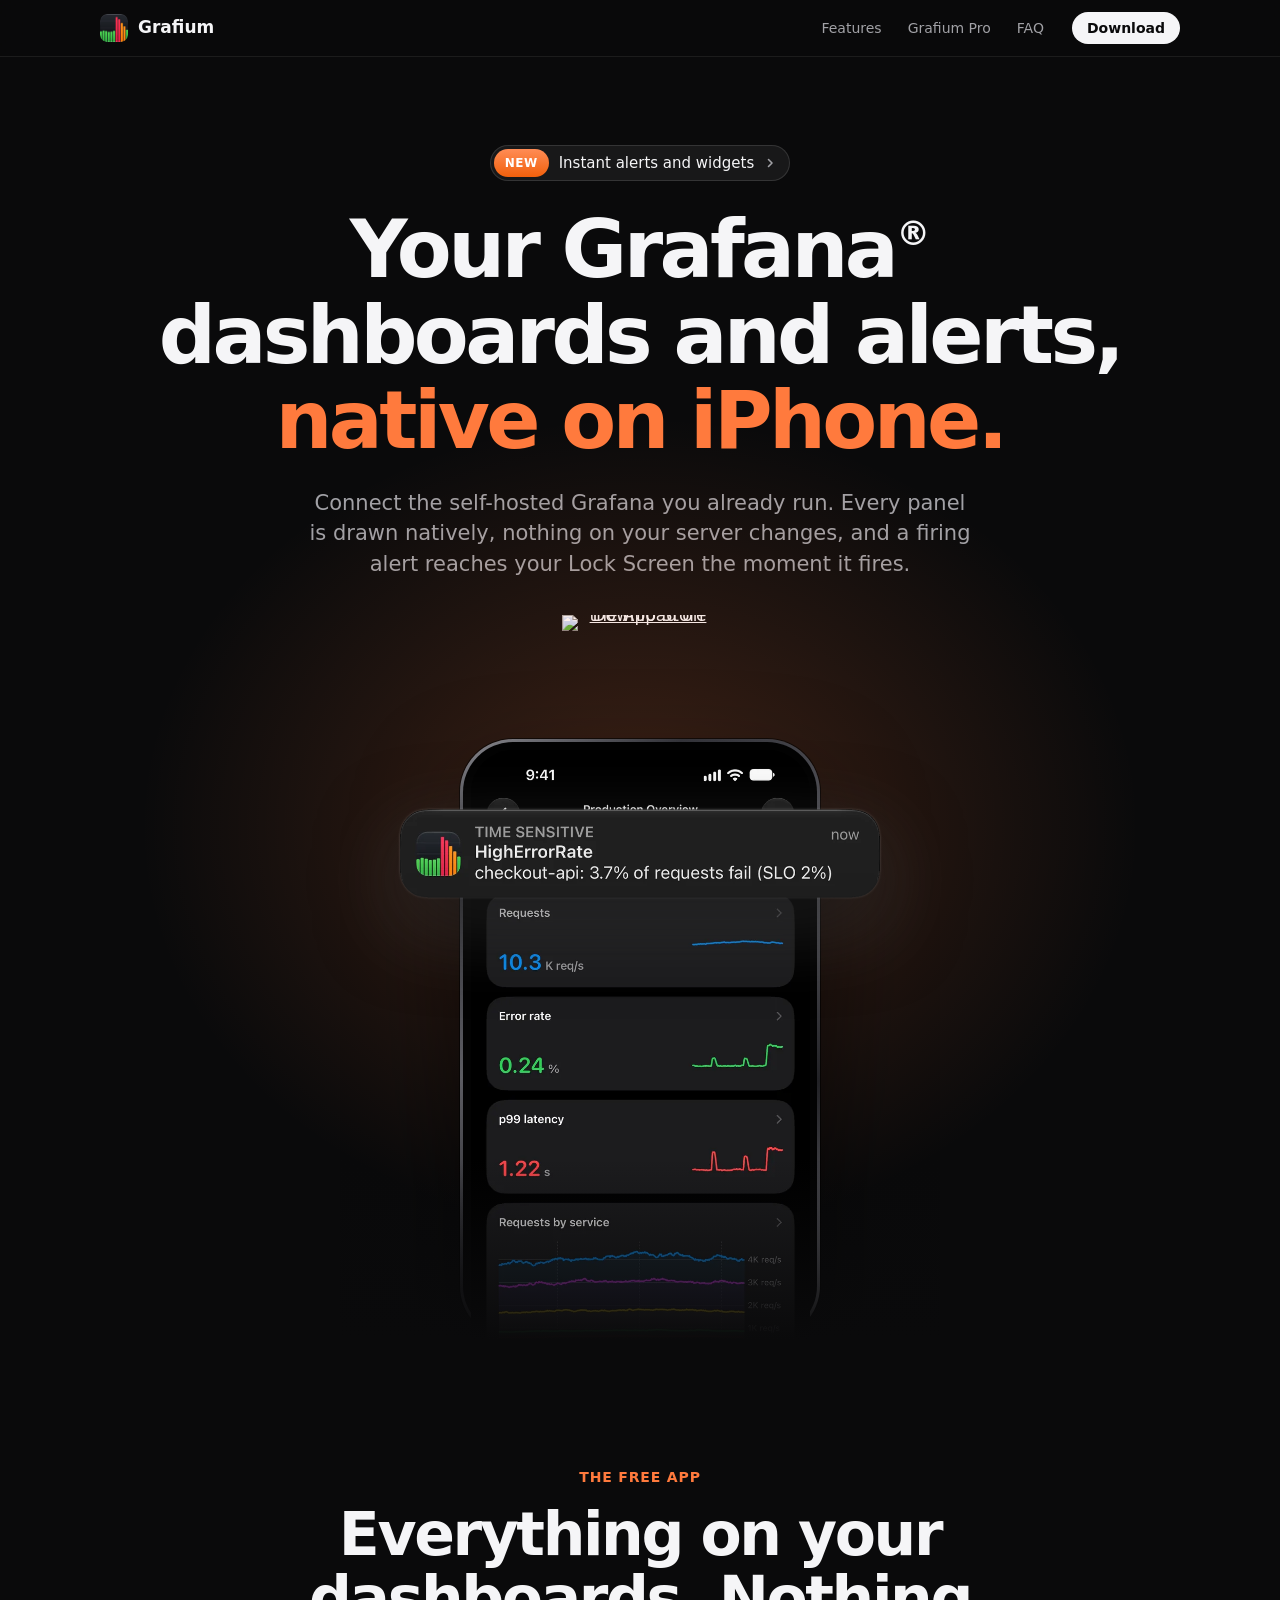
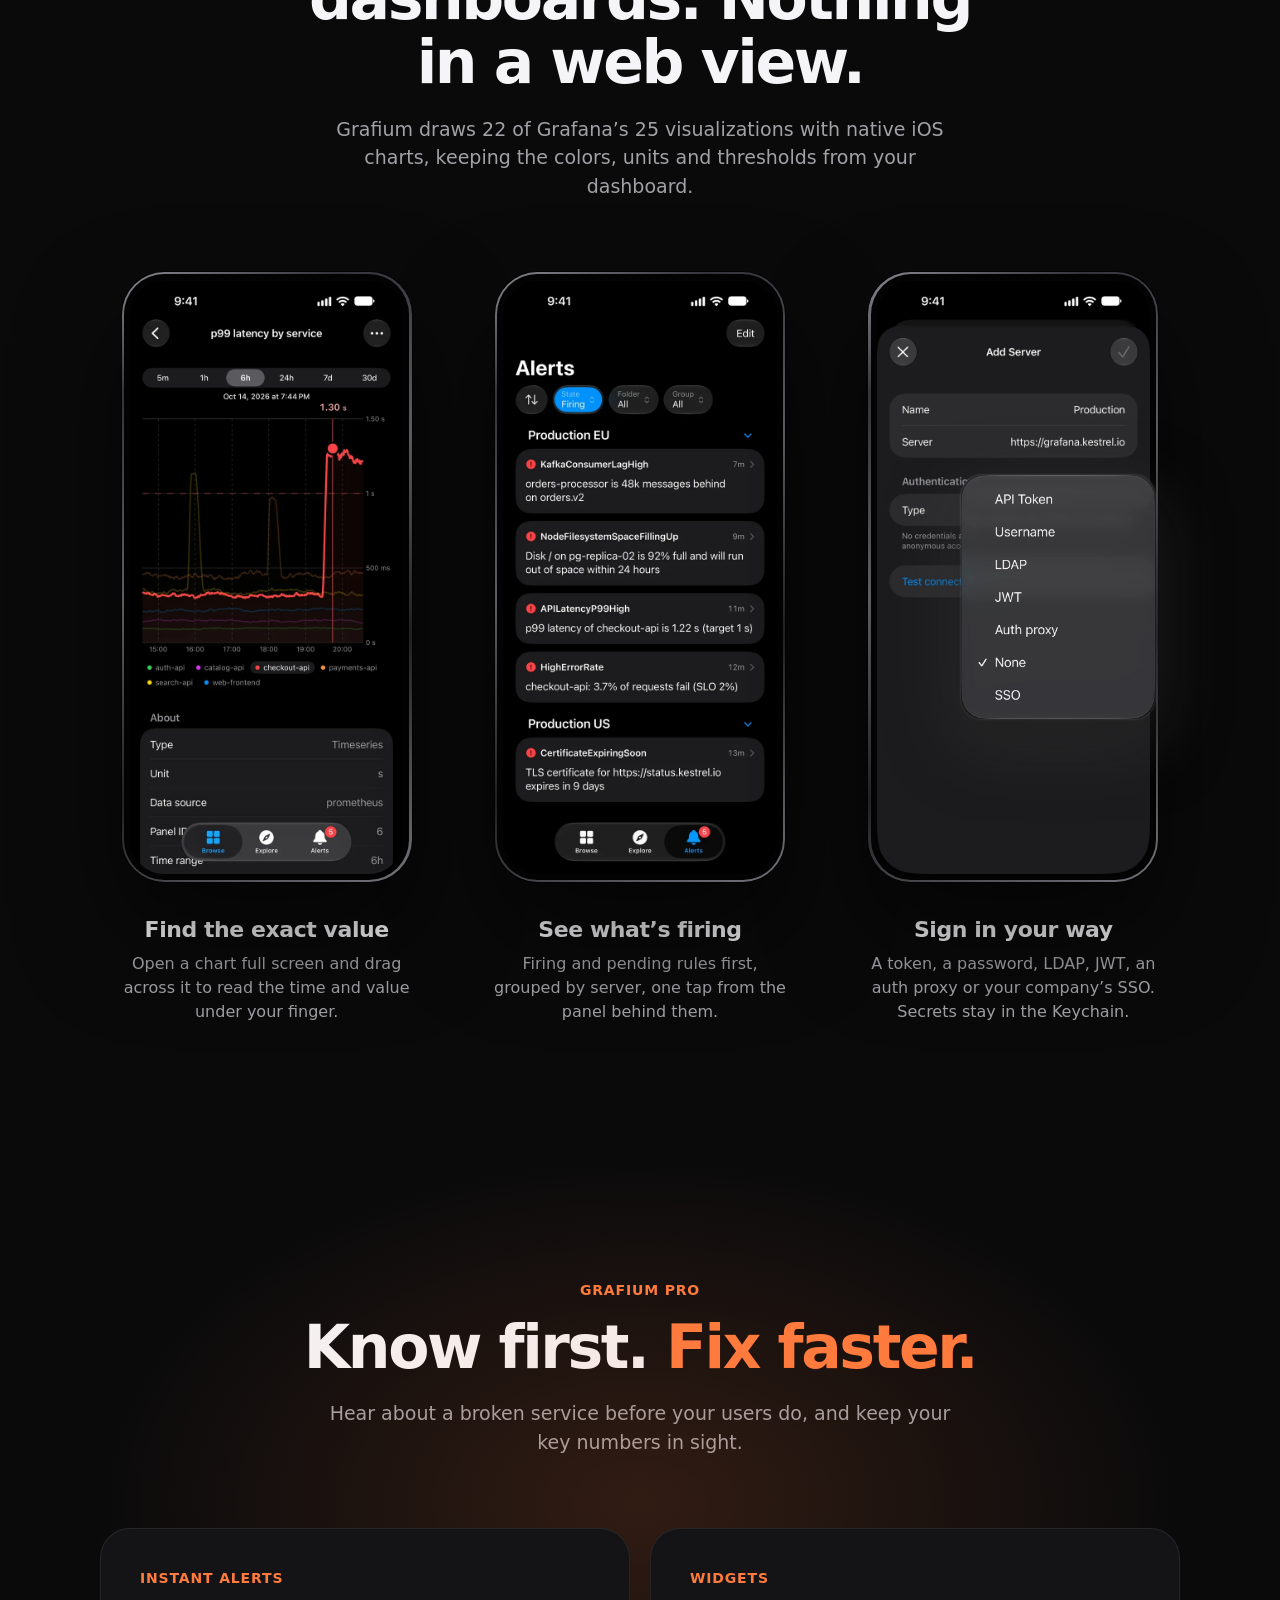
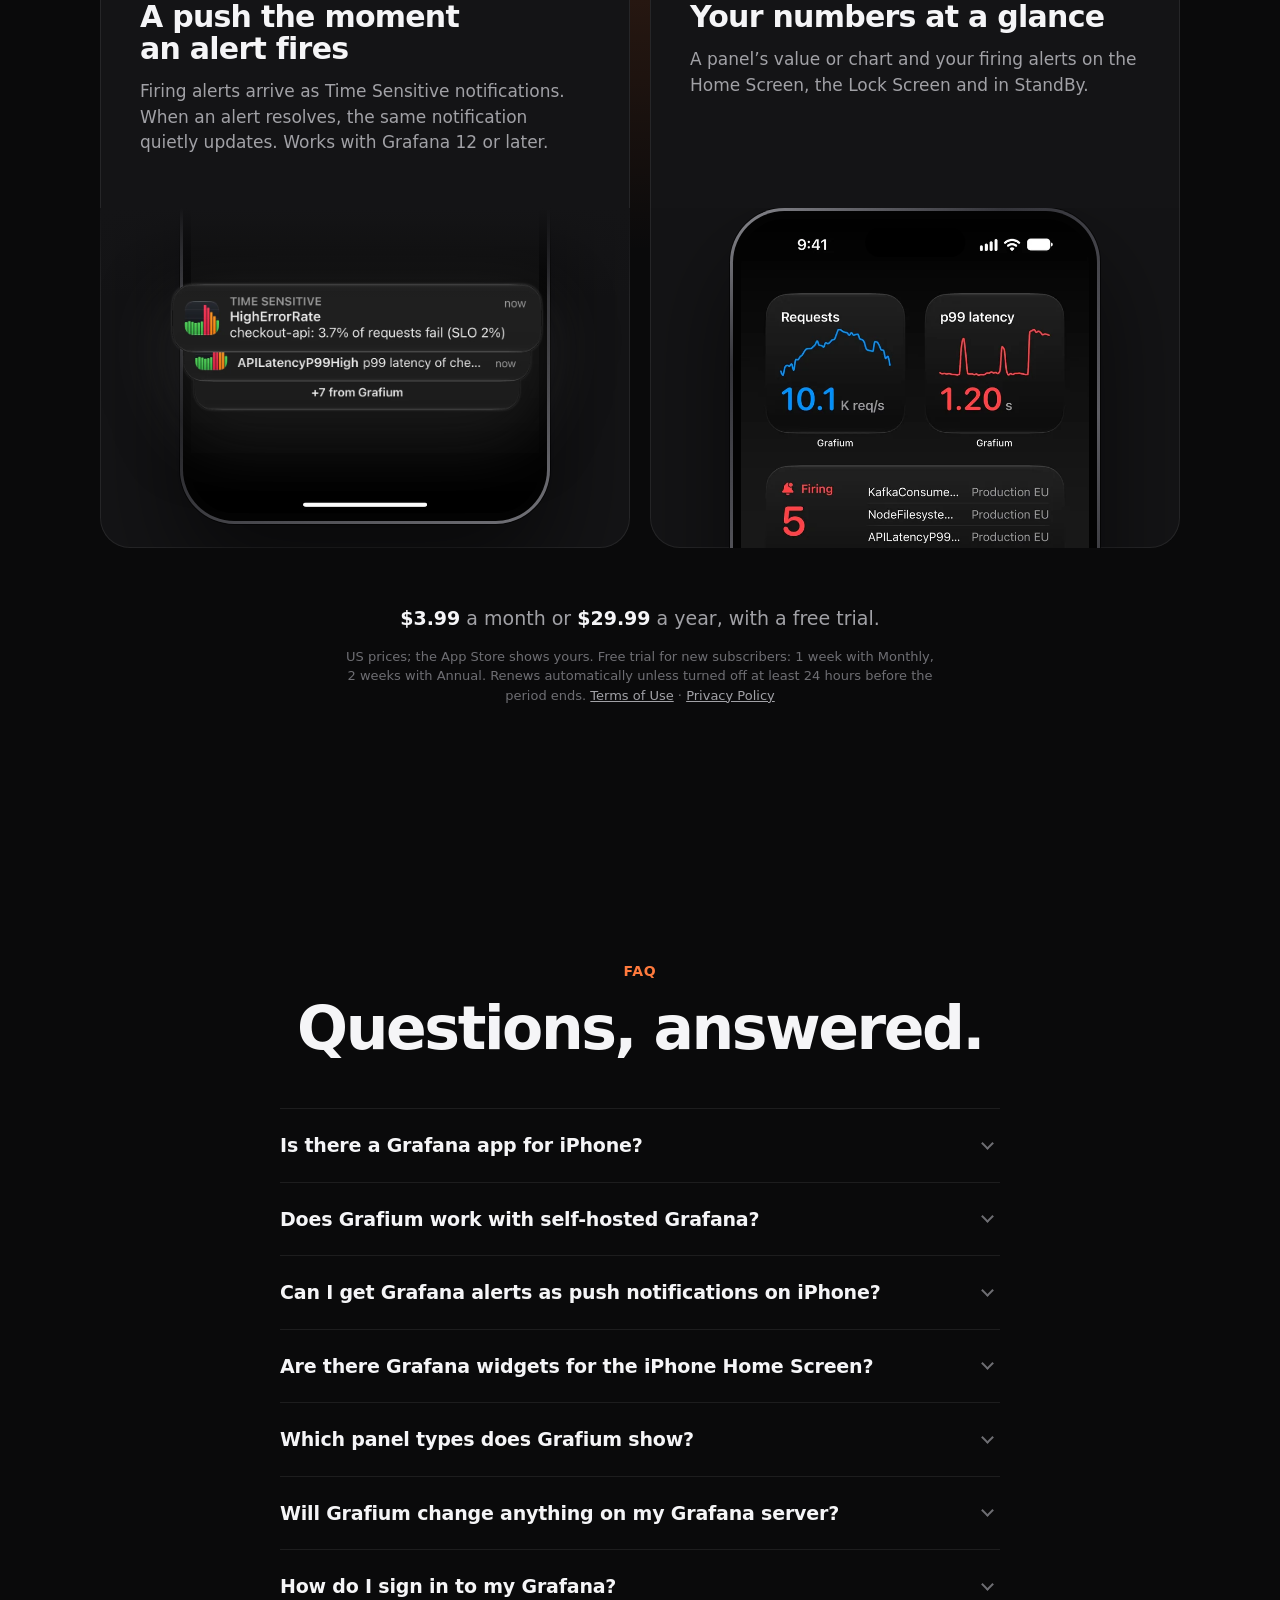
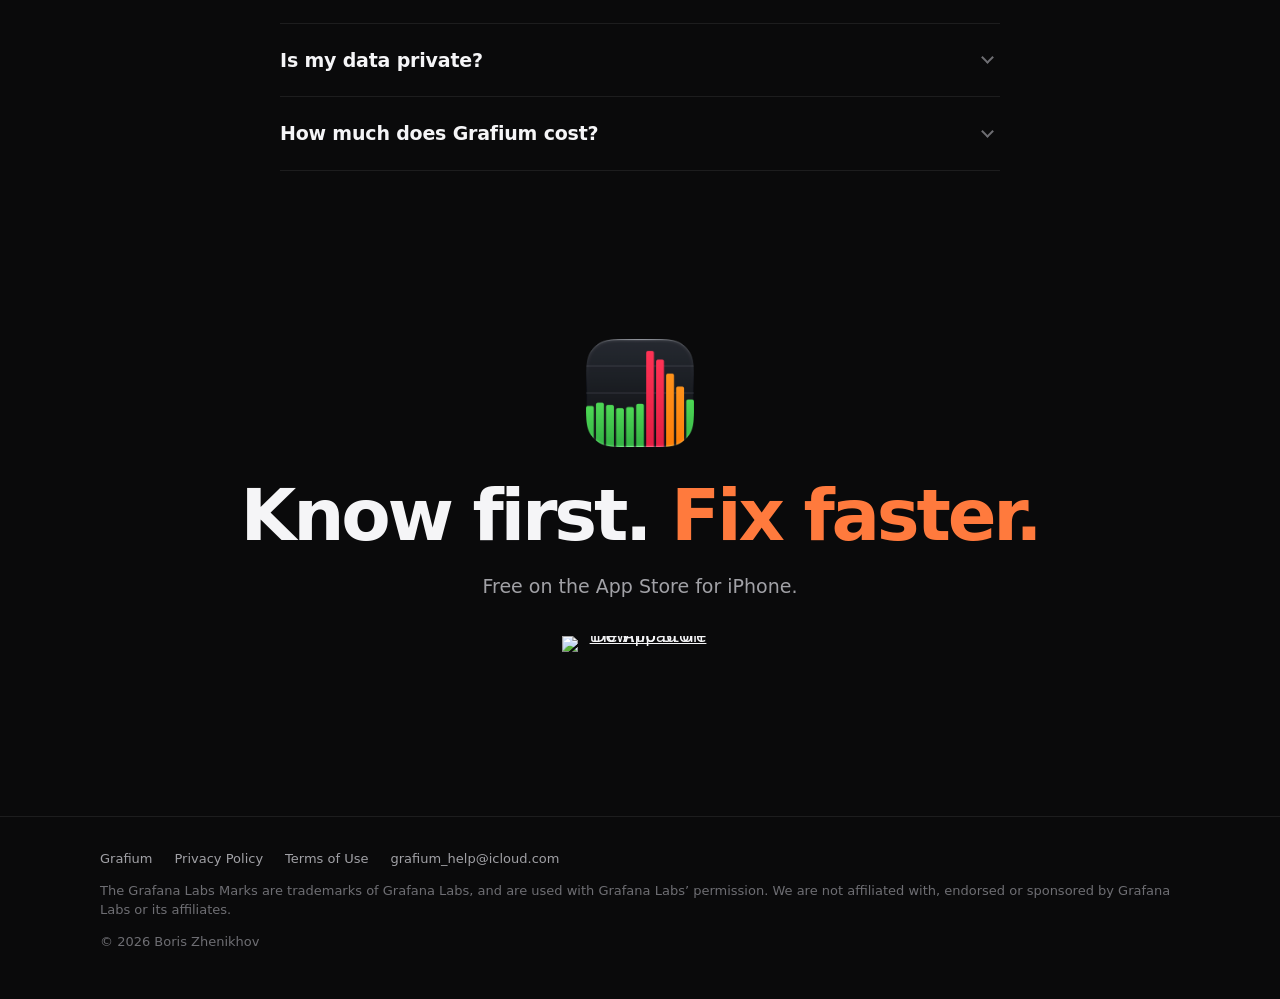
==== commit ebfc3e70: "Grafium: сайт в тёмной теме, проще и ровнее - только тёмная тема, как скриншоты и событие в App Stor" ====
--- a/grafium/index.html
+++ b/grafium/index.html
@@ -7,8 +7,7 @@
 	<meta name="description" content="Grafium is a native iPhone app for your self-hosted Grafana: every panel drawn natively, read-only and private. Push alerts and widgets with Grafium Pro.">
 	<link rel="canonical" href="https://znhv.dev/grafium/">
 	<meta name="apple-itunes-app" content="app-id=6757076319">
-	<meta name="theme-color" content="#f6f6f3" media="(prefers-color-scheme: light)">
-	<meta name="theme-color" content="#0b0b0d" media="(prefers-color-scheme: dark)">
+	<meta name="theme-color" content="#0a0a0b">
 	<meta property="og:type" content="website">
 	<meta property="og:site_name" content="Grafium">
 	<meta property="og:url" content="https://znhv.dev/grafium/">
@@ -49,7 +48,7 @@
 				"offers": { "@type": "Offer", "price": "0", "priceCurrency": "USD" },
 				"author": { "@type": "Person", "name": "Boris Zhenikhov", "url": "https://znhv.dev/" }
 			},
-			{"@type": "FAQPage", "@id": "https://znhv.dev/grafium/#faq", "mainEntity": [{"@type": "Question", "name": "Is there a Grafana app for iPhone?", "acceptedAnswer": {"@type": "Answer", "text": "Yes. Grafium is an independent, native iPhone app for Grafana dashboards and alerts. It connects to the Grafana servers you already run and draws every panel with native iOS charts instead of a web view. It is not made by Grafana Labs."}}, {"@type": "Question", "name": "Does Grafium work with self-hosted Grafana?", "acceptedAnswer": {"@type": "Answer", "text": "Yes, that is what it is built for. Grafium works with Grafana 9 or later that your iPhone can reach over HTTPS with a trusted certificate. Self-signed certificates are not supported."}}, {"@type": "Question", "name": "Can I get Grafana alerts as push notifications on iPhone?", "acceptedAnswer": {"@type": "Answer", "text": "Yes, with Grafium Pro. A firing alert arrives as a Time Sensitive notification, and when it resolves the same notification quietly updates. Push notifications need Grafana 12 or later; one tap in the app sets up the Grafium contact point on your server."}}, {"@type": "Question", "name": "Are there Grafana widgets for the iPhone Home Screen?", "acceptedAnswer": {"@type": "Answer", "text": "Yes, with Grafium Pro: a panel’s value or chart and your firing alerts on the Home Screen, the Lock Screen and in StandBy, plus a Grafium Alerts button in Control Center. Widgets refresh about every 15–60 minutes, as iOS allows, and show when they were last updated."}}, {"@type": "Question", "name": "Which panel types does Grafium show?", "acceptedAnswer": {"@type": "Answer", "text": "22 of Grafana’s 25 built-in visualizations, including time series, stat, gauge, bar gauge, bar chart, table, heatmap, logs, state timeline, status history, pie chart, geomap and text. A panel type it can’t draw shows its raw data instead."}}, {"@type": "Question", "name": "Will Grafium change anything on my Grafana server?", "acceptedAnswer": {"@type": "Answer", "text": "No. Grafium only reads: it never edits dashboards, panels or alert rules. The one change it can make is the one you ask for in Grafium Pro: creating, updating or removing its own contact point."}}, {"@type": "Question", "name": "How do I sign in to my Grafana?", "acceptedAnswer": {"@type": "Answer", "text": "With an API or service account token, a username and password, LDAP, JWT, an auth proxy, your organization’s SSO page, or anonymously. Credentials are stored in the iOS Keychain."}}, {"@type": "Question", "name": "Is my data private?", "acceptedAnswer": {"@type": "Answer", "text": "The free app has no backend, no account, no analytics and no tracking: requests go straight from your iPhone to your Grafana. Grafium Pro’s push relay stores only push tokens, a random channel ID and your subscription status, and never receives your server’s address, credentials, dashboards or metrics."}}, {"@type": "Question", "name": "How much does Grafium cost?", "acceptedAnswer": {"@type": "Answer", "text": "Grafium is free. Grafium Pro, with instant alerts and widgets, is $3.99 a month with a 1-week free trial or $29.99 a year with a 2-week free trial (US prices)."}}, {"@type": "Question", "name": "What do I need to run Grafium?", "acceptedAnswer": {"@type": "Answer", "text": "An iPhone with iOS 26 or later. To try it without a server, tap Try Demo: Grafium opens live dashboards on Grafana Labs’ public demo server."}}]}
+			{"@type": "FAQPage", "@id": "https://znhv.dev/grafium/#faq", "mainEntity": [{"@type": "Question", "name": "Is there a Grafana app for iPhone?", "acceptedAnswer": {"@type": "Answer", "text": "Yes. Grafium is an independent, native iPhone app for Grafana dashboards and alerts, for iOS 26 or later. It connects to the Grafana servers you already run and draws every panel with native iOS charts instead of a web view. It is not made by Grafana Labs."}}, {"@type": "Question", "name": "Does Grafium work with self-hosted Grafana?", "acceptedAnswer": {"@type": "Answer", "text": "Yes, that is what it is built for. Grafium works with Grafana 9 or later that your iPhone can reach over HTTPS with a trusted certificate. Self-signed certificates are not supported."}}, {"@type": "Question", "name": "Can I get Grafana alerts as push notifications on iPhone?", "acceptedAnswer": {"@type": "Answer", "text": "Yes, with Grafium Pro. A firing alert arrives as a Time Sensitive notification, and when it resolves the same notification quietly updates. Push notifications need Grafana 12 or later; the app can set up the Grafium contact point on your server for you."}}, {"@type": "Question", "name": "Are there Grafana widgets for the iPhone Home Screen?", "acceptedAnswer": {"@type": "Answer", "text": "Yes, with Grafium Pro: a panel’s value or chart and your firing alerts on the Home Screen, the Lock Screen and in StandBy, plus a Grafium Alerts button in Control Center. Widgets refresh about every 15–60 minutes, as iOS allows, and show when they were last updated."}}, {"@type": "Question", "name": "Which panel types does Grafium show?", "acceptedAnswer": {"@type": "Answer", "text": "22 of Grafana’s 25 built-in visualizations, including time series, stat, gauge, bar gauge, bar chart, table, heatmap, logs, state timeline, status history, pie chart, geomap and text. A panel type it can’t draw shows its raw data instead."}}, {"@type": "Question", "name": "Will Grafium change anything on my Grafana server?", "acceptedAnswer": {"@type": "Answer", "text": "No. Grafium only reads: it never edits dashboards, panels or alert rules. The one change it can make is the one you ask for in Grafium Pro: creating, updating or removing its own contact point."}}, {"@type": "Question", "name": "How do I sign in to my Grafana?", "acceptedAnswer": {"@type": "Answer", "text": "With an API or service account token, a username and password, LDAP, JWT, an auth proxy, your organization’s SSO page, or anonymously. Credentials are stored in the iOS Keychain. To look around first, tap Try Demo: it opens live dashboards on Grafana Labs’ public demo server."}}, {"@type": "Question", "name": "Is my data private?", "acceptedAnswer": {"@type": "Answer", "text": "The free app has no backend, no account, no analytics and no tracking: requests go straight from your iPhone to your Grafana. Grafium Pro’s push relay stores only push tokens, a random channel ID and your subscription status, and never receives your server’s address, credentials, dashboards or metrics."}}, {"@type": "Question", "name": "How much does Grafium cost?", "acceptedAnswer": {"@type": "Answer", "text": "Grafium is free. Grafium Pro, with instant alerts and widgets, is $3.99 a month with a 1-week free trial or $29.99 a year with a 2-week free trial (US prices)."}}]}
 		]
 	}
 	</script>
@@ -58,32 +57,23 @@
 
 <header class="nav">
 	<div class="wrap">
-		<a class="brand" href="/grafium/"><img src="/grafium/img/icon-128.png" alt="" width="30" height="30">Grafium</a>
+		<a class="brand" href="/grafium/"><img src="/grafium/img/icon-128.png" alt="" width="28" height="28">Grafium</a>
 		<nav aria-label="Sections">
 			<a href="#features">Features</a>
 			<a href="#pro">Grafium Pro</a>
-			<a href="#privacy">Privacy</a>
 			<a href="#faq">FAQ</a>
 		</nav>
-		<a class="pill" href="https://apps.apple.com/app/id6757076319">Download</a>
+		<a class="get" href="https://apps.apple.com/app/id6757076319">Download</a>
 	</div>
 </header>
 
 <main>
 	<section class="hero">
 		<div class="wrap">
-			<span class="ticker"><span class="dot" aria-hidden="true"></span>New in 1.2 · Push alerts &amp; widgets</span>
-			<h1>Your Grafana® dashboards and alerts, <span class="accent">native on iPhone.</span></h1>
-			<p class="lede">Grafium connects to the self-hosted Grafana you already run. Every panel is drawn natively, nothing on your server is ever edited, and a firing alert reaches your Lock Screen the moment it fires.</p>
-			<div class="cta">
-				<a class="badge" href="https://apps.apple.com/app/id6757076319">
-					<picture>
-						<source media="(prefers-color-scheme: dark)" srcset="https://toolbox.marketingtools.apple.com/api/v2/badges/download-on-the-app-store/white/en-us">
-						<img src="https://toolbox.marketingtools.apple.com/api/v2/badges/download-on-the-app-store/black/en-us" alt="Download on the App Store" width="163" height="54">
-					</picture>
-				</a>
-				<span class="facts">Free · iOS 26 or later · No account</span>
-			</div>
+			<a class="new" href="#pro"><span class="chip">New</span>Instant alerts and widgets<svg viewBox="0 0 12 12" aria-hidden="true"><path d="M4.5 2.5 8 6l-3.5 3.5" fill="none" stroke="currentColor" stroke-width="1.6" stroke-linecap="round" stroke-linejoin="round"/></svg></a>
+			<h1>Your Grafana<span class="reg">®</span> dashboards and alerts, <span class="accent">native on iPhone.</span></h1>
+			<p class="lede">Connect the self-hosted Grafana you already run. Every panel is drawn natively, nothing on your server changes, and a firing alert reaches your Lock Screen the moment it fires.</p>
+			<a class="badge" href="https://apps.apple.com/app/id6757076319"><img src="https://toolbox.marketingtools.apple.com/api/v2/badges/download-on-the-app-store/black/en-us" alt="Download on the App Store" width="156" height="52"></a>
 		</div>
 		<div class="stage">
 			<div class="phone"><img src="/grafium/img/dashboard.webp" alt="Grafium showing the Production Overview dashboard: requests, error rate and p99 latency" width="660" height="1434" fetchpriority="high"></div>
@@ -91,212 +81,87 @@
 		</div>
 	</section>
 
-	<div class="strip">
-		<div class="wrap">
-			<span><b>Grafana 9 – 12</b>, self-hosted</span>
-			<span><b>22</b> of 25 panel types, native</span>
-			<span>Prometheus · Loki · InfluxDB · PostgreSQL · MySQL · Elasticsearch</span>
-			<span><b>0</b> trackers</span>
-		</div>
-	</div>
-
 	<section class="section" id="features">
 		<div class="wrap">
-			<div class="section-head reveal">
+			<div class="head">
 				<span class="eyebrow">The free app</span>
 				<h2>Everything on your dashboards. Nothing in a web view.</h2>
-				<p>Grafium reads the dashboard JSON and the query results from your server and draws each panel with native iOS charts. It feels like an iPhone app because it is one.</p>
+				<p>Grafium draws 22 of Grafana’s 25 visualizations with native iOS charts, keeping the colors, units and thresholds from your dashboard.</p>
 			</div>
-
-			<div class="row">
-				<div class="copy reveal">
-					<span class="eyebrow">Dashboards</span>
-					<h3>Every panel, drawn natively</h3>
-					<p>Time series, stat, gauge, bar chart, table, heatmap, logs, state timeline, geomap and more: 22 of Grafana’s 25 built-in visualizations, with the colors, units and thresholds from your dashboard.</p>
-					<ul>
-						<li>Dashboard variables, time ranges and auto-refresh</li>
-						<li>Repeated rows and panels, library panels</li>
-						<li>Folders, search and pinned dashboards</li>
-					</ul>
-				</div>
-				<div class="media reveal">
-					<div class="phone"><img src="/grafium/img/dashboard.webp" alt="Production Overview dashboard with stat panels and a requests-by-service chart" width="660" height="1434" loading="lazy"></div>
-				</div>
-			</div>
-
-			<div class="row flip">
-				<div class="copy reveal">
-					<span class="eyebrow">Full screen</span>
+			<div class="trio">
+				<figure>
+					<div class="phone"><img src="/grafium/img/scrub.webp" alt="p99 latency by service, scrubbed to checkout-api at 1.30 seconds" width="660" height="1434" loading="lazy"></div>
 					<h3>Find the exact value</h3>
-					<p>Open any panel full screen and drag across the chart. Grafium shows the time and each series’ value under your finger, so you read 1.30 s instead of “about a second”.</p>
-					<ul>
-						<li>Units and decimals exactly as the dashboard sets them</li>
-						<li>Thresholds and value mappings, as on the web</li>
-						<li>The raw data behind any panel, one tap away</li>
-					</ul>
-				</div>
-				<div class="media reveal">
-					<div class="phone"><img src="/grafium/img/scrub.webp" alt="p99 latency by service, scrubbed to checkout-api at 1.30 seconds" width="660" height="1434" loading="lazy"></div>
-				</div>
-			</div>
-
-			<div class="row">
-				<div class="copy reveal">
-					<span class="eyebrow">Alerts</span>
-					<h3>See what’s firing across servers</h3>
-					<p>Firing and pending alert rules come first, grouped by server, with their instances and labels. Open Panel takes you from an alert straight to the chart behind it.</p>
-					<ul>
-						<li>Firing, pending and normal rules at a glance</li>
-						<li>Several Grafana servers side by side</li>
-						<li>Summaries and descriptions from your rules</li>
-					</ul>
-				</div>
-				<div class="media reveal">
+					<p>Open a chart full screen and drag across it to read the time and value under your finger.</p>
+				</figure>
+				<figure>
 					<div class="phone"><img src="/grafium/img/alerts.webp" alt="Firing alerts on Production EU and Production US: Kafka consumer lag, disk filling up, p99 latency, error rate" width="660" height="1434" loading="lazy"></div>
-				</div>
-			</div>
-
-			<div class="row flip">
-				<div class="copy reveal">
-					<span class="eyebrow">Sign in</span>
+					<h3>See what’s firing</h3>
+					<p>Firing and pending rules first, grouped by server, one tap from the panel behind them.</p>
+				</figure>
+				<figure>
+					<div class="phone"><img src="/grafium/img/signin.webp" alt="Add Server form with the authentication type menu open" width="660" height="1434" loading="lazy"><img class="over" src="/grafium/img/auth-menu.webp" alt="Authentication types: API Token, Username, LDAP, JWT, Auth proxy, None, SSO" width="600" height="753" loading="lazy" style="left: 32%; top: 33.2%; width: 67%"></div>
 					<h3>Sign in your way</h3>
-					<p>An API token, a username and password, LDAP, JWT, an auth proxy or your company’s SSO page. Or connect anonymously to a public dashboard server.</p>
-					<ul>
-						<li>Works with any Grafana 9 or later over HTTPS</li>
-						<li>SSO sessions renew themselves</li>
-						<li>Credentials stay in the iOS Keychain</li>
-					</ul>
-				</div>
-				<div class="media reveal">
-					<div class="phone"><img src="/grafium/img/signin.webp" alt="Add Server form with the authentication type menu open" width="660" height="1434" loading="lazy"><img class="over" src="/grafium/img/auth-menu.webp" alt="Authentication types: API Token, Username, LDAP, JWT, Auth proxy, None, SSO" width="600" height="753" loading="lazy" style="left: 32%; top: 33.2%; width: 67%"></div>
-				</div>
+					<p>A token, a password, LDAP, JWT, an auth proxy or your company’s SSO. Secrets stay in the Keychain.</p>
+				</figure>
 			</div>
 		</div>
 	</section>
 
-	<section class="section pro dark" id="pro">
+	<section class="section pro" id="pro">
 		<div class="wrap">
-			<div class="section-head reveal">
+			<div class="head">
 				<span class="eyebrow">Grafium Pro</span>
 				<h2>Know first. <span class="accent">Fix faster.</span></h2>
-				<p>Two things a dashboard in your pocket can’t do on its own: tell you the moment something breaks, and keep your key numbers in sight.</p>
+				<p>Hear about a broken service before your users do, and keep your key numbers in sight.</p>
 			</div>
-
 			<div class="bento">
-				<article class="card reveal">
+				<article class="card">
 					<span class="eyebrow">Instant alerts</span>
 					<h3>A push the moment an alert fires</h3>
-					<p>Firing alerts arrive as Time Sensitive notifications, which can break through Focus. When the alert resolves, the same notification quietly updates. One tap sets up the contact point in Grafana 12 or later.</p>
-					<div class="shot peek-bottom">
+					<p>Firing alerts arrive as Time Sensitive notifications. When an alert resolves, the same notification quietly updates. Works with Grafana 12 or later.</p>
+					<div class="shot bottom">
 						<div class="phone"><img src="/grafium/img/lock.webp" alt="iPhone Lock Screen" width="660" height="1434" loading="lazy"><img class="over" src="/grafium/img/stack.webp" alt="Grafium notifications: HighErrorRate, APILatencyP99High and 7 more" width="900" height="313" loading="lazy" style="left: -2.1%; top: 69%; width: 104.2%"></div>
 					</div>
 				</article>
-				<article class="card reveal">
+				<article class="card">
 					<span class="eyebrow">Widgets</span>
-					<h3>Your numbers on the Home Screen</h3>
-					<p>A panel’s value or chart and your firing alerts on the Home Screen, the Lock Screen and in StandBy, plus a Grafium Alerts button in Control Center.</p>
-					<div class="shot peek-top">
+					<h3>Your numbers at a glance</h3>
+					<p>A panel’s value or chart and your firing alerts on the Home Screen, the Lock Screen and in StandBy.</p>
+					<div class="shot top">
 						<div class="phone"><img src="/grafium/img/home.webp" alt="Home Screen with Grafium widgets: Requests 10.1K req/s, p99 latency 1.20 s, Firing 5" width="660" height="1434" loading="lazy"></div>
 					</div>
 				</article>
 			</div>
-
-			<div class="plans">
-				<div class="plan reveal">
-					<span class="eyebrow">Free</span>
-					<div class="price">$0</div>
-					<p class="muted">Dashboards, panels, alerts and several servers. No account, no time limit.</p>
-				</div>
-				<div class="plan reveal">
-					<span class="eyebrow">Pro Monthly</span>
-					<div class="price">$3.99 <small>/ month</small></div>
-					<p class="muted">Instant alerts and widgets. Starts with a 1-week free trial.</p>
-				</div>
-				<div class="plan best reveal">
-					<span class="eyebrow">Pro Annual</span> <span class="tag">Save 37%</span>
-					<div class="price">$29.99 <small>/ year</small></div>
-					<p class="muted">Everything in Pro. Starts with a 2-week free trial.</p>
-				</div>
-			</div>
-			<p class="fine">Prices in US dollars; the App Store shows the price in your currency. One free trial per subscriber. Subscriptions renew automatically unless turned off at least 24 hours before the period ends. <a href="/grafium/terms">Terms of Use</a> · <a href="/grafium/privacy">Privacy Policy</a></p>
+			<p class="price"><b>$3.99</b> a month or <b>$29.99</b> a year, with a free trial.</p>
+			<p class="fine">US prices; the App Store shows yours. Free trial for new subscribers: 1 week with Monthly, 2 weeks with Annual. Renews automatically unless turned off at least 24 hours before the period ends. <a href="/grafium/terms">Terms of Use</a> · <a href="/grafium/privacy">Privacy Policy</a></p>
 		</div>
 	</section>
 
-	<section class="section" id="privacy">
-		<div class="wrap">
-			<div class="section-head reveal">
-				<span class="eyebrow">Privacy</span>
-				<h2>Your servers stay yours.</h2>
-				<p>The free app has no backend at all. Grafium Pro adds a small relay for push notifications that never sees your server’s address, credentials or metrics. <a href="/grafium/privacy">Read the Privacy Policy</a>.</p>
+	<section class="section faq" id="faq">
+		<div class="narrow">
+			<div class="head" style="margin-bottom: 48px">
+				<span class="eyebrow">FAQ</span>
+				<h2>Questions, answered.</h2>
 			</div>
-			<div class="tiles">
-				<div class="tile reveal">
-					<svg viewBox="0 0 24 24" fill="none" stroke="currentColor" stroke-width="1.8" stroke-linecap="round" stroke-linejoin="round" aria-hidden="true"><path d="M4 5.5A2.5 2.5 0 0 1 6.5 3H20v15H6.5A2.5 2.5 0 0 0 4 20.5z"/><path d="M4 20.5A2.5 2.5 0 0 0 6.5 23H20v-5"/><path d="M9 8h7M9 12h5"/></svg>
-					<h3>Read-only by design</h3>
-					<p>Grafium never edits dashboards, panels or alert rules. The one change it can make is the one you ask for: setting up its contact point for Pro alerts.</p>
-				</div>
-				<div class="tile reveal">
-					<svg viewBox="0 0 24 24" fill="none" stroke="currentColor" stroke-width="1.8" stroke-linecap="round" stroke-linejoin="round" aria-hidden="true"><rect x="4" y="10.5" width="16" height="11" rx="2.5"/><path d="M8 10.5V7a4 4 0 0 1 8 0v3.5"/><path d="M12 15v2.5"/></svg>
-					<h3>Secrets in the Keychain</h3>
-					<p>Tokens and passwords live in the iOS Keychain, and showing a saved one takes Face ID or your passcode.</p>
-				</div>
-				<div class="tile reveal">
-					<svg viewBox="0 0 24 24" fill="none" stroke="currentColor" stroke-width="1.8" stroke-linecap="round" stroke-linejoin="round" aria-hidden="true"><path d="M3 3l18 18"/><path d="M10.6 5.1A10.9 10.9 0 0 1 12 5c5.5 0 9.5 5.2 10 7-.2.8-1.2 2.5-2.9 4.1M6.3 6.4C4.3 7.8 2.4 10.2 2 12c.5 1.8 4.5 7 10 7 1.7 0 3.2-.5 4.6-1.2"/><path d="M9.9 9.9a3 3 0 0 0 4.2 4.2"/></svg>
-					<h3>No account, no tracking</h3>
-					<p>No sign-up, no analytics, no ads and no third-party SDKs. The free app talks to your Grafana and nothing else.</p>
-				</div>
-			</div>
+			<details><summary>Is there a Grafana app for iPhone?</summary><p>Yes. Grafium is an independent, native iPhone app for Grafana dashboards and alerts, for iOS 26 or later. It connects to the Grafana servers you already run and draws every panel with native iOS charts instead of a web view. It is not made by Grafana Labs.</p></details>
+			<details><summary>Does Grafium work with self-hosted Grafana?</summary><p>Yes, that is what it is built for. Grafium works with Grafana 9 or later that your iPhone can reach over HTTPS with a trusted certificate. Self-signed certificates are not supported.</p></details>
+			<details><summary>Can I get Grafana alerts as push notifications on iPhone?</summary><p>Yes, with Grafium Pro. A firing alert arrives as a Time Sensitive notification, and when it resolves the same notification quietly updates. Push notifications need Grafana 12 or later; the app can set up the Grafium contact point on your server for you.</p></details>
+			<details><summary>Are there Grafana widgets for the iPhone Home Screen?</summary><p>Yes, with Grafium Pro: a panel’s value or chart and your firing alerts on the Home Screen, the Lock Screen and in StandBy, plus a Grafium Alerts button in Control Center. Widgets refresh about every 15–60 minutes, as iOS allows, and show when they were last updated.</p></details>
+			<details><summary>Which panel types does Grafium show?</summary><p>22 of Grafana’s 25 built-in visualizations, including time series, stat, gauge, bar gauge, bar chart, table, heatmap, logs, state timeline, status history, pie chart, geomap and text. A panel type it can’t draw shows its raw data instead.</p></details>
+			<details><summary>Will Grafium change anything on my Grafana server?</summary><p>No. Grafium only reads: it never edits dashboards, panels or alert rules. The one change it can make is the one you ask for in Grafium Pro: creating, updating or removing its own contact point.</p></details>
+			<details><summary>How do I sign in to my Grafana?</summary><p>With an API or service account token, a username and password, LDAP, JWT, an auth proxy, your organization’s SSO page, or anonymously. Credentials are stored in the iOS Keychain. To look around first, tap Try Demo: it opens live dashboards on Grafana Labs’ public demo server.</p></details>
+			<details><summary>Is my data private?</summary><p>The free app has no backend, no account, no analytics and no tracking: requests go straight from your iPhone to your Grafana. Grafium Pro’s push relay stores only push tokens, a random channel ID and your subscription status, and never receives your server’s address, credentials, dashboards or metrics.</p></details>
+			<details><summary>How much does Grafium cost?</summary><p>Grafium is free. Grafium Pro, with instant alerts and widgets, is $3.99 a month with a 1-week free trial or $29.99 a year with a 2-week free trial (US prices).</p></details>
 		</div>
 	</section>
 
-	<section class="section" style="padding-top: 0">
+	<section class="final">
 		<div class="wrap">
-			<div class="section-head reveal">
-				<span class="eyebrow">Getting started</span>
-				<h2>Up and running in a minute.</h2>
-			</div>
-			<div class="steps">
-				<div class="step reveal">
-					<h3>Try the demo</h3>
-					<p>Tap Try Demo on the first screen to open live dashboards and alerts on Grafana Labs’ public demo server. No account, nothing to type.</p>
-				</div>
-				<div class="step reveal">
-					<h3>Add your server</h3>
-					<p>Paste its address and sign in with a token, a password or SSO. Any Grafana 9 or later you can reach over HTTPS.</p>
-				</div>
-				<div class="step reveal">
-					<h3>Pin and get alerted</h3>
-					<p>Pin the dashboards you check most. With Grafium Pro, add widgets and turn on instant alerts for each server.</p>
-				</div>
-			</div>
-		</div>
-	</section>
-
-	<section class="section faq" id="faq" style="padding-top: 0">
-		<div class="narrow">
-			<div class="section-head reveal" style="margin-bottom: 40px">
-				<span class="eyebrow">FAQ</span>
-				<h2>Questions, answered.</h2>
-			</div>
-			<details class="reveal"><summary>Is there a Grafana app for iPhone?</summary><p>Yes. Grafium is an independent, native iPhone app for Grafana dashboards and alerts. It connects to the Grafana servers you already run and draws every panel with native iOS charts instead of a web view. It is not made by Grafana Labs.</p></details>
-			<details class="reveal"><summary>Does Grafium work with self-hosted Grafana?</summary><p>Yes, that is what it is built for. Grafium works with Grafana 9 or later that your iPhone can reach over HTTPS with a trusted certificate. Self-signed certificates are not supported.</p></details>
-			<details class="reveal"><summary>Can I get Grafana alerts as push notifications on iPhone?</summary><p>Yes, with Grafium Pro. A firing alert arrives as a Time Sensitive notification, and when it resolves the same notification quietly updates. Push notifications need Grafana 12 or later; one tap in the app sets up the Grafium contact point on your server.</p></details>
-			<details class="reveal"><summary>Are there Grafana widgets for the iPhone Home Screen?</summary><p>Yes, with Grafium Pro: a panel’s value or chart and your firing alerts on the Home Screen, the Lock Screen and in StandBy, plus a Grafium Alerts button in Control Center. Widgets refresh about every 15–60 minutes, as iOS allows, and show when they were last updated.</p></details>
-			<details class="reveal"><summary>Which panel types does Grafium show?</summary><p>22 of Grafana’s 25 built-in visualizations, including time series, stat, gauge, bar gauge, bar chart, table, heatmap, logs, state timeline, status history, pie chart, geomap and text. A panel type it can’t draw shows its raw data instead.</p></details>
-			<details class="reveal"><summary>Will Grafium change anything on my Grafana server?</summary><p>No. Grafium only reads: it never edits dashboards, panels or alert rules. The one change it can make is the one you ask for in Grafium Pro: creating, updating or removing its own contact point.</p></details>
-			<details class="reveal"><summary>How do I sign in to my Grafana?</summary><p>With an API or service account token, a username and password, LDAP, JWT, an auth proxy, your organization’s SSO page, or anonymously. Credentials are stored in the iOS Keychain.</p></details>
-			<details class="reveal"><summary>Is my data private?</summary><p>The free app has no backend, no account, no analytics and no tracking: requests go straight from your iPhone to your Grafana. Grafium Pro’s push relay stores only push tokens, a random channel ID and your subscription status, and never receives your server’s address, credentials, dashboards or metrics.</p></details>
-			<details class="reveal"><summary>How much does Grafium cost?</summary><p>Grafium is free. Grafium Pro, with instant alerts and widgets, is $3.99 a month with a 1-week free trial or $29.99 a year with a 2-week free trial (US prices).</p></details>
-			<details class="reveal"><summary>What do I need to run Grafium?</summary><p>An iPhone with iOS 26 or later. To try it without a server, tap Try Demo: Grafium opens live dashboards on Grafana Labs’ public demo server.</p></details>
-		</div>
-	</section>
-
-	<section class="final dark">
-		<div class="wrap">
-			<img class="icon" src="/grafium/img/icon-512.png" alt="Grafium app icon" width="112" height="112" loading="lazy">
+			<img class="icon" src="/grafium/img/icon-512.png" alt="Grafium app icon" width="108" height="108" loading="lazy">
 			<h2>Know first. <span class="accent">Fix faster.</span></h2>
-			<p class="muted" style="margin: 18px 0 32px; font-size: 19px">Grafium is free on the App Store for iPhone.</p>
-			<a class="badge" href="https://apps.apple.com/app/id6757076319"><img src="https://toolbox.marketingtools.apple.com/api/v2/badges/download-on-the-app-store/white/en-us" alt="Download on the App Store" width="163" height="54" loading="lazy" style="margin: 0 auto"></a>
+			<p>Free on the App Store for iPhone.</p>
+			<a class="badge" href="https://apps.apple.com/app/id6757076319"><img src="https://toolbox.marketingtools.apple.com/api/v2/badges/download-on-the-app-store/black/en-us" alt="Download on the App Store" width="156" height="52" loading="lazy"></a>
 		</div>
 	</section>
 </main>
--- a/grafium/site.css
+++ b/grafium/site.css
@@ -1,289 +1,187 @@
-/* Grafium site: one stylesheet for the landing page and the legal pages. Light and dark follow the system. */
+/* Grafium site: one dark stylesheet for the landing page and the legal pages. */
 :root {
-	--bg: #f6f6f3;
-	--surface: #ffffff;
-	--ink: #0c0c0e;
-	--ink-2: #55575e;
-	--ink-3: #8a8c93;
-	--line: rgba(12, 12, 14, 0.09);
-	--accent: #f2600c;
-	--accent-ink: #c2470a;
-	--ok: #2fb35a;
-	--fire: #e5484d;
-	--glow: rgba(242, 96, 12, 0.16);
-	--radius: 28px;
+	--bg: #0a0a0b;
+	--surface: #141416;
+	--ink: #f5f5f7;
+	--ink-2: #a1a1a6;
+	--ink-3: #6e6e73;
+	--line: rgba(255, 255, 255, 0.08);
+	--accent: #ff7a3d;
 	--sans: -apple-system, BlinkMacSystemFont, "SF Pro Display", "SF Pro Text", "Helvetica Neue", "Segoe UI", system-ui, sans-serif;
-	--mono: ui-monospace, "SF Mono", SFMono-Regular, Menlo, Consolas, monospace;
-	color-scheme: light dark;
-}
-
-@media (prefers-color-scheme: dark) {
-	:root {
-		--bg: #0b0b0d;
-		--surface: #151518;
-		--ink: #f5f5f7;
-		--ink-2: #a3a4ab;
-		--ink-3: #6f7078;
-		--line: rgba(255, 255, 255, 0.09);
-		--accent: #ff7a3d;
-		--accent-ink: #ff8f5c;
-		--glow: rgba(255, 122, 61, 0.18);
-	}
-}
-
-/* Always-dark band (Grafium Pro): the product is at its best on a dark ground. */
-.dark {
-	--bg: #0b0b0d;
-	--surface: #151518;
-	--ink: #f5f5f7;
-	--ink-2: #a3a4ab;
-	--ink-3: #6f7078;
-	--line: rgba(255, 255, 255, 0.09);
-	--accent: #ff7a3d;
-	--accent-ink: #ff8f5c;
-	--glow: rgba(255, 122, 61, 0.18);
 	color-scheme: dark;
-	background: var(--bg);
-	color: var(--ink);
 }
 
 *, *::before, *::after { box-sizing: border-box; }
 html { -webkit-text-size-adjust: 100%; scroll-behavior: smooth; }
-body {
-	margin: 0;
-	background: var(--bg);
-	color: var(--ink);
-	font: 17px/1.55 var(--sans);
-	-webkit-font-smoothing: antialiased;
-	text-rendering: optimizeLegibility;
-}
+body { margin: 0; background: var(--bg); color: var(--ink); font: 17px/1.5 var(--sans); -webkit-font-smoothing: antialiased; }
 img { max-width: 100%; height: auto; display: block; }
 a { color: inherit; }
-p { margin: 0 0 1em; }
-h1, h2, h3 { margin: 0; letter-spacing: -0.025em; line-height: 1.08; font-weight: 700; text-wrap: balance; }
+p { margin: 0; }
+h1, h2, h3 { margin: 0; font-weight: 700; letter-spacing: -0.025em; line-height: 1.07; text-wrap: balance; }
 :focus-visible { outline: 2px solid var(--accent); outline-offset: 3px; border-radius: 6px; }
 
-.wrap { width: min(1120px, 100% - 40px); margin-inline: auto; }
+.wrap { width: min(1080px, 100% - 40px); margin-inline: auto; }
 .narrow { width: min(720px, 100% - 40px); margin-inline: auto; }
-.eyebrow {
-	display: inline-flex; align-items: center; gap: 8px;
-	font: 600 13px/1 var(--mono); letter-spacing: 0.04em; text-transform: uppercase; color: var(--ink-2);
+.eyebrow { display: block; font-size: 14px; font-weight: 600; letter-spacing: 0.06em; text-transform: uppercase; color: var(--accent); }
+.accent { color: var(--accent); }
+.reg { font-size: 0.42em; vertical-align: 0.95em; margin-left: 0.04em; letter-spacing: 0; font-weight: 600; }
+
+/* ── Navigation ─────────────────────────────────────────── */
+.nav {
+	position: sticky; top: 0; z-index: 10; border-bottom: 1px solid var(--line);
+	background: rgba(10, 10, 11, 0.72); -webkit-backdrop-filter: saturate(1.8) blur(20px); backdrop-filter: saturate(1.8) blur(20px);
 }
-.muted { color: var(--ink-2); }
-.accent { color: var(--accent); }
-
-/* ── Navigation ───────────────────────────────────────────── */
-.nav {
-	position: sticky; top: 0; z-index: 10;
-	background: color-mix(in srgb, var(--bg) 78%, transparent);
-	-webkit-backdrop-filter: saturate(1.6) blur(18px);
-	backdrop-filter: saturate(1.6) blur(18px);
-	border-bottom: 1px solid var(--line);
-}
-.nav .wrap { display: flex; align-items: center; gap: 28px; height: 60px; }
-.brand { display: flex; align-items: center; gap: 10px; font-weight: 700; font-size: 18px; text-decoration: none; letter-spacing: -0.01em; }
-.brand img { width: 30px; height: 30px; border-radius: 7px; }
-.nav nav { display: flex; gap: 24px; margin-left: auto; font-size: 15px; }
-.nav nav a { text-decoration: none; color: var(--ink-2); }
+.nav .wrap { display: flex; align-items: center; gap: 28px; height: 56px; }
+.brand { display: flex; align-items: center; gap: 10px; font-weight: 600; font-size: 17px; text-decoration: none; }
+.brand img { width: 28px; height: 28px; border-radius: 7px; }
+.nav nav { display: flex; gap: 26px; margin-left: auto; font-size: 14px; }
+.nav nav a { text-decoration: none; color: var(--ink-2); transition: color 0.2s; }
 .nav nav a:hover { color: var(--ink); }
-.pill {
-	display: inline-flex; align-items: center; gap: 6px; height: 36px; padding: 0 16px; border-radius: 999px;
-	background: var(--ink); color: var(--bg); font-weight: 600; font-size: 15px; text-decoration: none; white-space: nowrap;
-}
-.pill:hover { opacity: 0.86; }
-@media (max-width: 720px) { .nav nav { display: none; } .nav .pill { margin-left: auto; } }
+.get { display: inline-flex; align-items: center; height: 32px; padding: 0 15px; border-radius: 999px; background: var(--ink); color: var(--bg); font-size: 14px; font-weight: 600; text-decoration: none; }
+.get:hover { background: #fff; }
+@media (max-width: 720px) { .nav nav { display: none; } .get { margin-left: auto; } }
 
 /* ── iPhone frame (proportions of the App Store screenshots) ── */
 .phone {
-	--w: 320px;
-	position: relative; width: var(--w); flex: none;
-	padding: calc(var(--w) * 0.0292);
-	border-radius: calc(var(--w) * 0.147);
+	--w: 320px; position: relative; width: var(--w); flex: none;
+	padding: calc(var(--w) * 0.0292); border-radius: calc(var(--w) * 0.147);
 	background: linear-gradient(150deg, #8a8a90 0%, #34343a 16%, #5d5d63 42%, #222226 68%, #74747a 100%);
-	box-shadow: 0 40px 90px rgba(0, 0, 0, 0.28), 0 0 0 1px rgba(0, 0, 0, 0.5);
+	box-shadow: 0 50px 100px rgba(0, 0, 0, 0.55), 0 0 0 1px rgba(0, 0, 0, 0.6);
 }
-.phone::before {
-	content: ""; position: absolute; inset: calc(var(--w) * 0.0078);
-	border-radius: calc(var(--w) * 0.139); background: #030303;
-}
+.phone::before { content: ""; position: absolute; inset: calc(var(--w) * 0.0078); border-radius: calc(var(--w) * 0.139); background: #030303; }
 .phone > img { position: relative; width: 100%; border-radius: calc(var(--w) * 0.118); aspect-ratio: 1320 / 2868; }
 .phone::after {
-	content: ""; position: absolute; left: 50%; top: calc(var(--w) * 0.0525);
-	width: calc(var(--w) * 0.269); height: calc(var(--w) * 0.0788); transform: translateX(-50%);
-	border-radius: 999px; background: #000;
+	content: ""; position: absolute; left: 50%; top: calc(var(--w) * 0.0525); transform: translateX(-50%);
+	width: calc(var(--w) * 0.269); height: calc(var(--w) * 0.0788); border-radius: 999px; background: #000;
 }
-.phone > img.over { position: absolute; aspect-ratio: auto; border-radius: 0; z-index: 1;
-	filter: drop-shadow(0 22px 34px rgba(0, 0, 0, 0.4)) drop-shadow(0 0 1px rgba(255, 255, 255, 0.25)); }
+.phone > img.over {
+	position: absolute; z-index: 1; aspect-ratio: auto; border-radius: 0;
+	filter: drop-shadow(0 22px 34px rgba(0, 0, 0, 0.5)) drop-shadow(0 0 1px rgba(255, 255, 255, 0.3));
+}
 
-/* ── Hero ─────────────────────────────────────────────────── */
-.hero { position: relative; overflow: hidden; padding: 84px 0 0; text-align: center; }
+/* ── Hero ───────────────────────────────────────────────── */
+.hero { position: relative; overflow: hidden; padding-top: 88px; text-align: center; }
 .hero::before {
-	content: ""; position: absolute; left: 50%; top: 280px; width: 1100px; height: 900px; transform: translateX(-50%);
-	background: radial-gradient(closest-side, var(--glow), transparent); pointer-events: none;
+	content: ""; position: absolute; left: 50%; top: 360px; width: 1000px; height: 820px; transform: translateX(-50%);
+	background: radial-gradient(closest-side, rgba(255, 122, 61, 0.22), transparent); pointer-events: none;
 }
-.hero h1 { font-size: clamp(42px, 7.2vw, 84px); max-width: 15ch; margin: 22px auto 0; letter-spacing: -0.04em; }
-.hero .lede { font-size: clamp(18px, 2.1vw, 21px); color: var(--ink-2); max-width: 36em; margin: 22px auto 0; }
-.cta { display: flex; flex-direction: column; align-items: center; gap: 12px; margin-top: 34px; }
-.badge { display: inline-block; line-height: 0; border-radius: 12px; }
-.badge img { height: 54px; width: auto; }
-.facts { font: 500 13px/1.4 var(--mono); color: var(--ink-3); letter-spacing: 0.02em; }
-.ticker {
-	display: inline-flex; align-items: center; gap: 10px; padding: 7px 14px 7px 12px; border-radius: 999px;
-	border: 1px solid var(--line); background: var(--surface); font: 500 13px/1 var(--mono); color: var(--ink-2);
+.new {
+	display: inline-flex; align-items: center; gap: 10px; height: 36px; padding: 0 14px 0 4px; border-radius: 999px;
+	background: rgba(255, 255, 255, 0.06); box-shadow: inset 0 0 0 1px rgba(255, 255, 255, 0.12);
+	font-size: 15px; font-weight: 500; color: var(--ink); text-decoration: none; transition: background 0.2s;
 }
-.dot { width: 8px; height: 8px; border-radius: 50%; background: var(--fire); box-shadow: 0 0 0 0 rgba(229, 72, 77, 0.5); animation: ping 2.4s infinite; }
-@keyframes ping { 0% { box-shadow: 0 0 0 0 rgba(229, 72, 77, 0.55); } 70%, 100% { box-shadow: 0 0 0 9px rgba(229, 72, 77, 0); } }
-
-.stage { position: relative; display: flex; justify-content: center; margin-top: 64px; height: 560px; }
-.stage .phone { --w: 340px; }
+.new:hover { background: rgba(255, 255, 255, 0.1); }
+.new .chip {
+	height: 28px; padding: 0 11px; border-radius: 999px; display: inline-flex; align-items: center;
+	background: linear-gradient(180deg, #ff8c55, #f2600c); color: #fff; font-size: 12px; font-weight: 700; letter-spacing: 0.04em; text-transform: uppercase;
+}
+.new svg { width: 12px; height: 12px; color: var(--ink-2); }
+.hero h1 { font-size: clamp(44px, 7vw, 80px); max-width: 13.5em; margin: 26px auto 0; letter-spacing: -0.045em; }
+.hero .lede { font-size: clamp(18px, 2vw, 21px); color: var(--ink-2); max-width: 32em; margin: 24px auto 0; line-height: 1.45; }
+.badge { display: inline-block; line-height: 0; margin-top: 36px; }
+.badge img { height: 52px; width: auto; }
+.stage { position: relative; display: flex; justify-content: center; margin-top: 72px; height: 600px; }
+.stage .phone { --w: 360px; }
 .stage .push {
-	position: absolute; top: 64px; left: 50%; width: 460px; transform: translateX(-50%);
-	filter: drop-shadow(0 26px 40px rgba(0, 0, 0, 0.35)) drop-shadow(0 0 1px rgba(255, 255, 255, 0.25));
-	animation: arrive 0.9s cubic-bezier(0.2, 0.9, 0.25, 1.15) 0.5s both;
+	position: absolute; z-index: 1; left: 50%; top: 70px; width: 480px; transform: translateX(-50%);
+	filter: drop-shadow(0 26px 40px rgba(0, 0, 0, 0.55)) drop-shadow(0 0 1px rgba(255, 255, 255, 0.3));
+	animation: arrive 0.9s cubic-bezier(0.2, 0.9, 0.25, 1.15) 0.4s both;
 }
-@keyframes arrive { from { opacity: 0; transform: translate(-50%, -34px) scale(0.96); } to { opacity: 1; transform: translate(-50%, 0) scale(1); } }
-.stage::after { /* the phone sinks into the next section */
-	content: ""; position: absolute; left: 0; right: 0; bottom: 0; height: 140px;
-	background: linear-gradient(to bottom, transparent, var(--bg));
-}
+@keyframes arrive { from { opacity: 0; transform: translate(-50%, -30px) scale(0.96); } to { opacity: 1; transform: translate(-50%, 0) scale(1); } }
+.stage::after { content: ""; position: absolute; left: 0; right: 0; bottom: 0; height: 180px; background: linear-gradient(transparent, var(--bg)); }
 @media (max-width: 560px) {
 	.hero { padding-top: 56px; }
-	.stage { height: 470px; margin-top: 48px; }
-	.stage .phone { --w: 286px; }
+	.stage { height: 470px; margin-top: 52px; }
+	.stage .phone { --w: 280px; }
 	.stage .push { width: 340px; top: 54px; }
-	.ticker { font-size: 12px; }
-	.card .phone { --w: 320px; }
 }
 
-/* ── Proof strip ─────────────────────────────────────────── */
-.strip { border-block: 1px solid var(--line); padding: 22px 0; }
-.strip .wrap { display: flex; flex-wrap: wrap; justify-content: center; gap: 10px 26px; font: 500 13px/1.4 var(--mono); color: var(--ink-2); }
-.strip b { color: var(--ink); font-weight: 600; }
+/* ── Sections ───────────────────────────────────────────── */
+.section { position: relative; padding: 128px 0; }
+.head { text-align: center; max-width: 820px; margin: 0 auto 72px; }
+.head h2 { font-size: clamp(36px, 5vw, 60px); letter-spacing: -0.04em; margin-top: 14px; }
+.head p { font-size: 19px; color: var(--ink-2); max-width: 34em; margin: 20px auto 0; }
 
-/* ── Feature rows ────────────────────────────────────────── */
-.section { padding: 120px 0; }
-.section-head { text-align: center; max-width: 900px; margin: 0 auto 72px; }
-.section-head h2 { font-size: clamp(34px, 4.8vw, 56px); margin-top: 14px; }
-.section-head p { font-size: 19px; color: var(--ink-2); margin: 18px auto 0; max-width: 34em; }
-
-.row { display: grid; grid-template-columns: 1fr 1fr; align-items: center; gap: 64px; padding: 36px 0; }
-.row + .row { margin-top: 56px; }
-.row .copy { max-width: 470px; }
-.row h3 { font-size: clamp(28px, 3.4vw, 40px); margin: 12px 0 18px; }
-.row p { color: var(--ink-2); font-size: 18px; }
-.row ul { margin: 0; padding: 0; list-style: none; color: var(--ink-2); }
-.row li { padding: 9px 0 9px 26px; border-top: 1px solid var(--line); position: relative; }
-.row li::before { content: ""; position: absolute; left: 4px; top: 19px; width: 8px; height: 8px; border-radius: 2px; background: var(--accent); }
-.row .media { position: relative; display: flex; justify-content: center; }
-.row .media .phone { --w: 300px; }
-.row.flip .copy { order: 2; }
-.lift { position: absolute; filter: drop-shadow(0 22px 34px rgba(0, 0, 0, 0.35)) drop-shadow(0 0 1px rgba(255, 255, 255, 0.25)); }
-@media (max-width: 860px) {
-	.section { padding: 84px 0; }
-	.row { grid-template-columns: 1fr; gap: 40px; text-align: left; }
-	.row.flip .copy { order: 0; }
-	.row .copy { max-width: none; }
+.trio { display: grid; grid-template-columns: repeat(3, 1fr); gap: 40px; }
+.trio figure { margin: 0; display: flex; flex-direction: column; align-items: center; text-align: center; }
+.trio .phone { --w: 290px; }
+.trio h3 { font-size: 22px; letter-spacing: -0.02em; margin-top: 36px; }
+.trio p { color: var(--ink-2); font-size: 16px; margin-top: 10px; max-width: 19em; }
+@media (max-width: 900px) {
+	.section { padding: 88px 0; }
+	.trio { grid-template-columns: 1fr; gap: 72px; }
+	.trio .phone { --w: 270px; }
 }
 
-/* ── Grafium Pro ─────────────────────────────────────────── */
-.pro { position: relative; overflow: hidden; }
+/* ── Grafium Pro ────────────────────────────────────────── */
 .pro::before {
-	content: ""; position: absolute; left: 50%; top: -260px; width: 1200px; height: 800px; transform: translateX(-50%);
-	background: radial-gradient(closest-side, rgba(255, 122, 61, 0.2), transparent); pointer-events: none;
+	content: ""; position: absolute; left: 50%; top: 0; width: 1100px; height: 700px; transform: translateX(-50%);
+	background: radial-gradient(closest-side, rgba(255, 122, 61, 0.16), transparent); pointer-events: none;
 }
 .bento { position: relative; display: grid; grid-template-columns: 1fr 1fr; gap: 20px; }
 .card {
-	position: relative; overflow: hidden; border-radius: var(--radius); background: var(--surface);
-	box-shadow: inset 0 0 0 1px var(--line); padding: 40px 40px 0; min-height: 600px; display: flex; flex-direction: column;
+	position: relative; overflow: hidden; border-radius: 30px; background: var(--surface); box-shadow: inset 0 0 0 1px var(--line);
+	padding: 40px 40px 0; min-height: 620px; display: flex; flex-direction: column;
 }
-.card h3 { font-size: 30px; margin: 10px 0 12px; }
-.card p { color: var(--ink-2); max-width: 30em; }
-.card .shot { position: relative; margin-top: auto; height: 330px; display: flex; justify-content: center; }
-.card .phone { --w: 370px; position: absolute; }
-.shot.peek-bottom { overflow: hidden; margin-inline: -40px; }
-.shot.peek-bottom .phone { bottom: 24px; }
-.shot.peek-bottom::before { /* fade the clock away like the event card */
-	content: ""; position: absolute; inset: 0 0 auto; height: 90px; z-index: 2;
-	background: linear-gradient(var(--surface), transparent);
-}
-.shot.peek-top { overflow: hidden; margin-inline: -40px; }
-.shot.peek-top .phone { top: 0; }
-.plans { position: relative; display: grid; grid-template-columns: repeat(3, 1fr); gap: 20px; margin-top: 20px; }
-.plan { border-radius: 22px; padding: 26px 28px; background: var(--surface); box-shadow: inset 0 0 0 1px var(--line); }
-.plan .price { font-size: 34px; font-weight: 700; letter-spacing: -0.03em; margin: 6px 0 4px; }
-.plan .price small { font-size: 16px; font-weight: 500; color: var(--ink-2); letter-spacing: 0; }
-.plan.best { box-shadow: inset 0 0 0 1.5px var(--accent); }
-.tag { display: inline-block; padding: 4px 9px; border-radius: 999px; background: var(--accent); color: #111; font: 700 11px/1 var(--mono); letter-spacing: 0.05em; text-transform: uppercase; }
-.fine { font-size: 14px; color: var(--ink-3); margin-top: 22px; text-align: center; }
-@media (max-width: 860px) {
-	.bento, .plans { grid-template-columns: 1fr; }
-	.card { padding: 30px 26px 0; min-height: 560px; }
-	.shot.peek-bottom, .shot.peek-top { margin-inline: -26px; }
+.card h3 { font-size: 30px; margin: 12px 0 14px; }
+.card p { color: var(--ink-2); }
+.shot { position: relative; margin: auto -40px 0; height: 340px; overflow: hidden; display: flex; justify-content: center; }
+.shot .phone { --w: 370px; position: absolute; }
+.shot.bottom .phone { bottom: 24px; }
+.shot.bottom::before { content: ""; position: absolute; inset: 0 0 auto; height: 90px; z-index: 2; background: linear-gradient(var(--surface), transparent); }
+.shot.top .phone { top: 0; }
+.price { position: relative; text-align: center; margin-top: 56px; font-size: 19px; color: var(--ink-2); }
+.price b { color: var(--ink); font-weight: 600; }
+.fine { position: relative; text-align: center; font-size: 13px; color: var(--ink-3); max-width: 46em; margin: 14px auto 0; }
+.fine a { color: var(--ink-2); }
+@media (max-width: 900px) {
+	.bento { grid-template-columns: 1fr; }
+	.card { padding: 30px 24px 0; min-height: 560px; }
+	.shot { margin-inline: -24px; }
+	.shot .phone { --w: 320px; }
 }
 
-/* ── Privacy tiles, steps ────────────────────────────────── */
-.tiles { display: grid; grid-template-columns: repeat(3, 1fr); gap: 20px; }
-.tile { border-radius: 24px; padding: 30px; background: var(--surface); box-shadow: inset 0 0 0 1px var(--line); }
-.tile svg { width: 30px; height: 30px; color: var(--accent); }
-.tile h3 { font-size: 21px; margin: 16px 0 8px; letter-spacing: -0.015em; }
-.tile p { color: var(--ink-2); font-size: 16px; margin: 0; }
-.steps { counter-reset: s; display: grid; grid-template-columns: repeat(3, 1fr); gap: 20px; }
-.step { padding-top: 22px; border-top: 1px solid var(--line); }
-.step::before { counter-increment: s; content: "0" counter(s); font: 600 14px/1 var(--mono); color: var(--accent); }
-.step h3 { font-size: 22px; margin: 14px 0 8px; letter-spacing: -0.015em; }
-.step p { color: var(--ink-2); font-size: 16px; margin: 0; }
-@media (max-width: 860px) { .tiles, .steps { grid-template-columns: 1fr; } }
-
-/* ── FAQ ─────────────────────────────────────────────────── */
+/* ── FAQ ────────────────────────────────────────────────── */
 .faq details { border-top: 1px solid var(--line); }
 .faq details:last-child { border-bottom: 1px solid var(--line); }
-.faq summary {
-	list-style: none; cursor: pointer; padding: 22px 40px 22px 0; position: relative;
-	font-size: 19px; font-weight: 600; letter-spacing: -0.01em;
-}
+.faq summary { list-style: none; cursor: pointer; position: relative; padding: 22px 44px 22px 0; font-size: 19px; font-weight: 600; letter-spacing: -0.01em; }
 .faq summary::-webkit-details-marker { display: none; }
 .faq summary::after {
-	content: ""; position: absolute; right: 6px; top: 50%; width: 10px; height: 10px; margin-top: -7px;
+	content: ""; position: absolute; right: 8px; top: 50%; width: 9px; height: 9px; margin-top: -7px;
 	border-right: 2px solid var(--ink-3); border-bottom: 2px solid var(--ink-3); transform: rotate(45deg); transition: transform 0.2s;
 }
 .faq details[open] summary::after { transform: rotate(225deg); margin-top: -2px; }
-.faq details p { color: var(--ink-2); margin: -6px 0 22px; max-width: 46em; }
+.faq details p { color: var(--ink-2); padding: 0 0 24px; max-width: 44em; }
 
-/* ── Final call, footer ──────────────────────────────────── */
-.final { text-align: center; padding: 130px 0 120px; position: relative; overflow: hidden; }
-.final img.icon { width: 112px; height: 112px; margin: 0 auto 28px; filter: drop-shadow(0 18px 30px rgba(0, 0, 0, 0.25)); }
-.final h2 { font-size: clamp(40px, 6vw, 72px); letter-spacing: -0.04em; }
-.foot { border-top: 1px solid var(--line); padding: 36px 0 56px; font-size: 14px; color: var(--ink-3); }
-.foot .wrap { display: grid; gap: 14px; }
+/* ── Final call, footer ─────────────────────────────────── */
+.final { text-align: center; padding: 40px 0 128px; }
+.final .icon { width: 108px; height: 108px; margin: 0 auto 30px; }
+.final h2 { font-size: clamp(42px, 6vw, 72px); letter-spacing: -0.045em; }
+.final p { color: var(--ink-2); font-size: 19px; margin-top: 18px; }
+.foot { border-top: 1px solid var(--line); padding: 32px 0 48px; font-size: 13px; color: var(--ink-3); }
+.foot .wrap { display: grid; gap: 12px; }
 .foot nav { display: flex; flex-wrap: wrap; gap: 8px 22px; }
 .foot nav a { color: var(--ink-2); text-decoration: none; }
 .foot nav a:hover { color: var(--ink); }
-.foot p { margin: 0; max-width: 60em; }
 
-/* ── Legal pages ─────────────────────────────────────────── */
-.legal { padding: 72px 0 40px; }
-.legal h1 { font-size: clamp(38px, 5vw, 54px); letter-spacing: -0.035em; }
-.legal .meta { font: 500 13px/1 var(--mono); color: var(--ink-3); margin: 18px 0 40px; letter-spacing: 0.02em; }
-.legal .summary { border-radius: 22px; background: var(--surface); box-shadow: inset 0 0 0 1px var(--line); padding: 26px 28px; margin-bottom: 48px; }
-.legal .summary p:last-child { margin: 0; }
+/* ── Legal pages ────────────────────────────────────────── */
+.legal { padding: 72px 0 56px; }
+.legal h1 { font-size: clamp(38px, 5vw, 54px); letter-spacing: -0.035em; margin-top: 14px; }
+.legal .meta { font-size: 14px; color: var(--ink-3); margin: 16px 0 40px; }
+.legal .summary { border-radius: 22px; background: var(--surface); box-shadow: inset 0 0 0 1px var(--line); padding: 26px 28px; margin-bottom: 44px; }
 .legal h2 { font-size: 24px; letter-spacing: -0.02em; margin: 48px 0 14px; scroll-margin-top: 80px; }
 .legal h3 { font-size: 18px; letter-spacing: -0.01em; margin: 28px 0 8px; }
 .legal p, .legal li { color: var(--ink-2); }
+.legal p + p { margin-top: 1em; }
 .legal strong { color: var(--ink); }
-.legal ul { padding-left: 1.2em; margin: 0 0 1em; }
+.legal ul { padding-left: 1.2em; margin: 12px 0; }
 .legal li { margin: 6px 0; }
-.legal a { color: var(--accent-ink); text-decoration-thickness: 1px; text-underline-offset: 3px; }
-.legal code { font: 0.9em var(--mono); }
-.toc { columns: 2; column-gap: 32px; padding: 0; list-style: none; margin: 0 0 8px; font-size: 15px; }
+.legal a { color: var(--accent); text-decoration-thickness: 1px; text-underline-offset: 3px; }
+.legal code { font: 0.9em ui-monospace, "SF Mono", Menlo, monospace; }
+.toc { columns: 2; column-gap: 32px; padding: 0; margin: 0; list-style: none; font-size: 15px; }
+.toc li { margin: 4px 0; }
 .toc a { text-decoration: none; color: var(--ink-2); }
 .toc a:hover { color: var(--ink); }
 @media (max-width: 560px) { .toc { columns: 1; } }
 
-/* ── Motion ──────────────────────────────────────────────── */
-@supports (animation-timeline: view()) {
-	.reveal { animation: rise linear both; animation-timeline: view(); animation-range: entry 0% entry 40%; }
-	@keyframes rise { from { opacity: 0; transform: translateY(28px); } to { opacity: 1; transform: none; } }
-}
-@media (prefers-reduced-motion: reduce) {
-	*, *::before, *::after { animation: none !important; transition: none !important; scroll-behavior: auto !important; }
-}
+@media (prefers-reduced-motion: reduce) { *, *::before, *::after { animation: none !important; transition: none !important; scroll-behavior: auto !important; } }
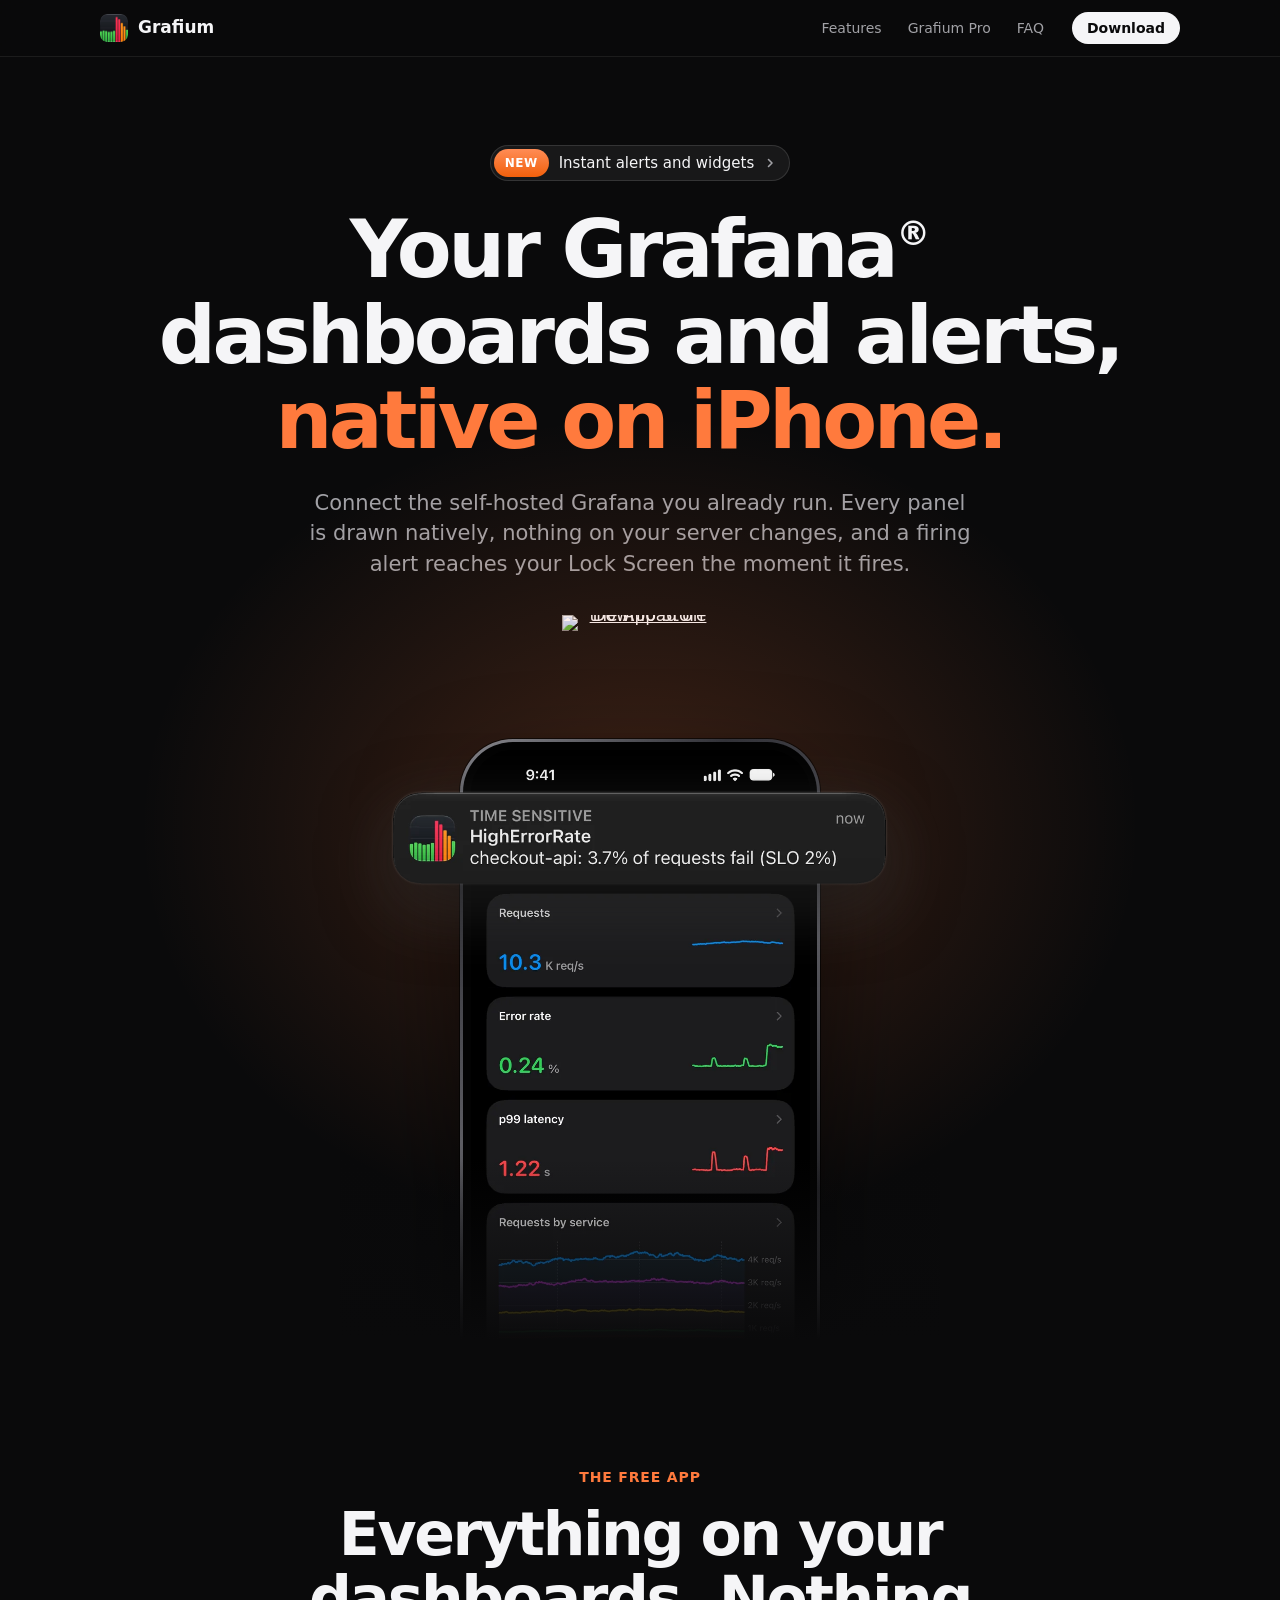
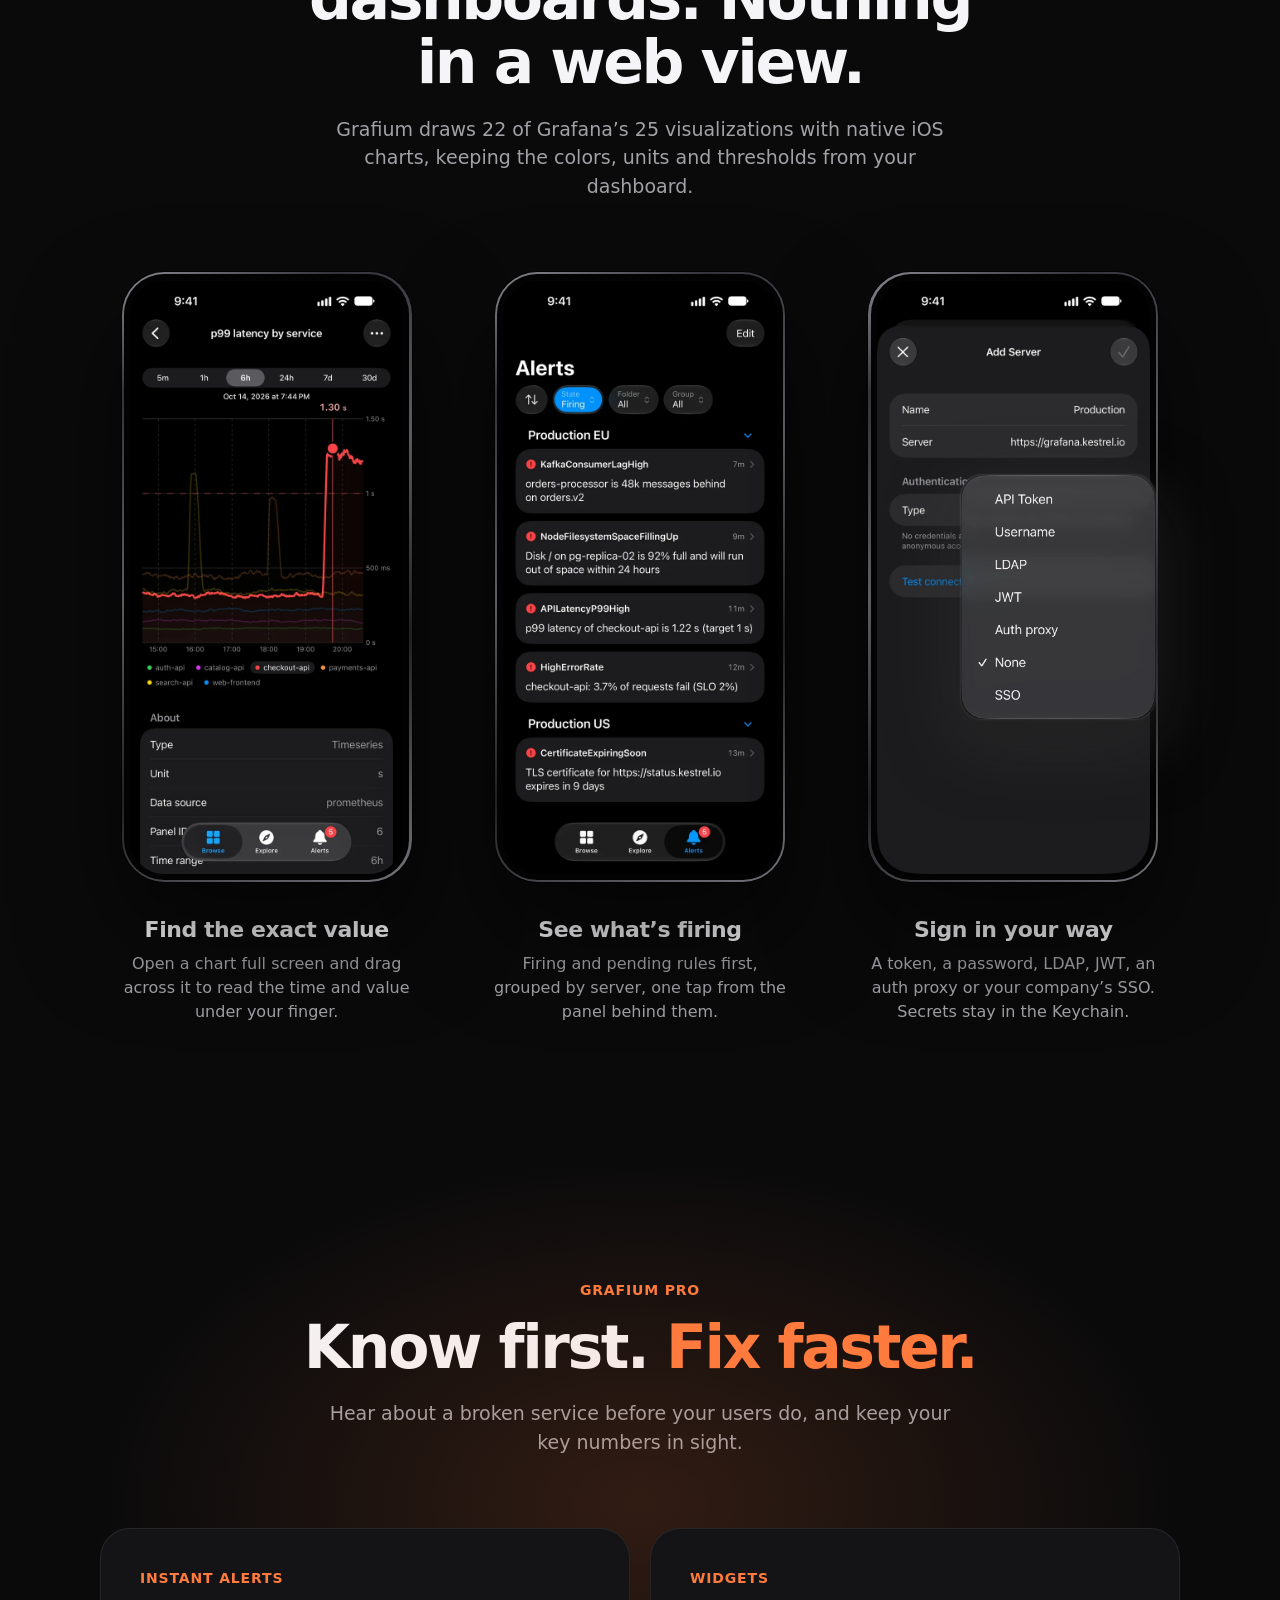
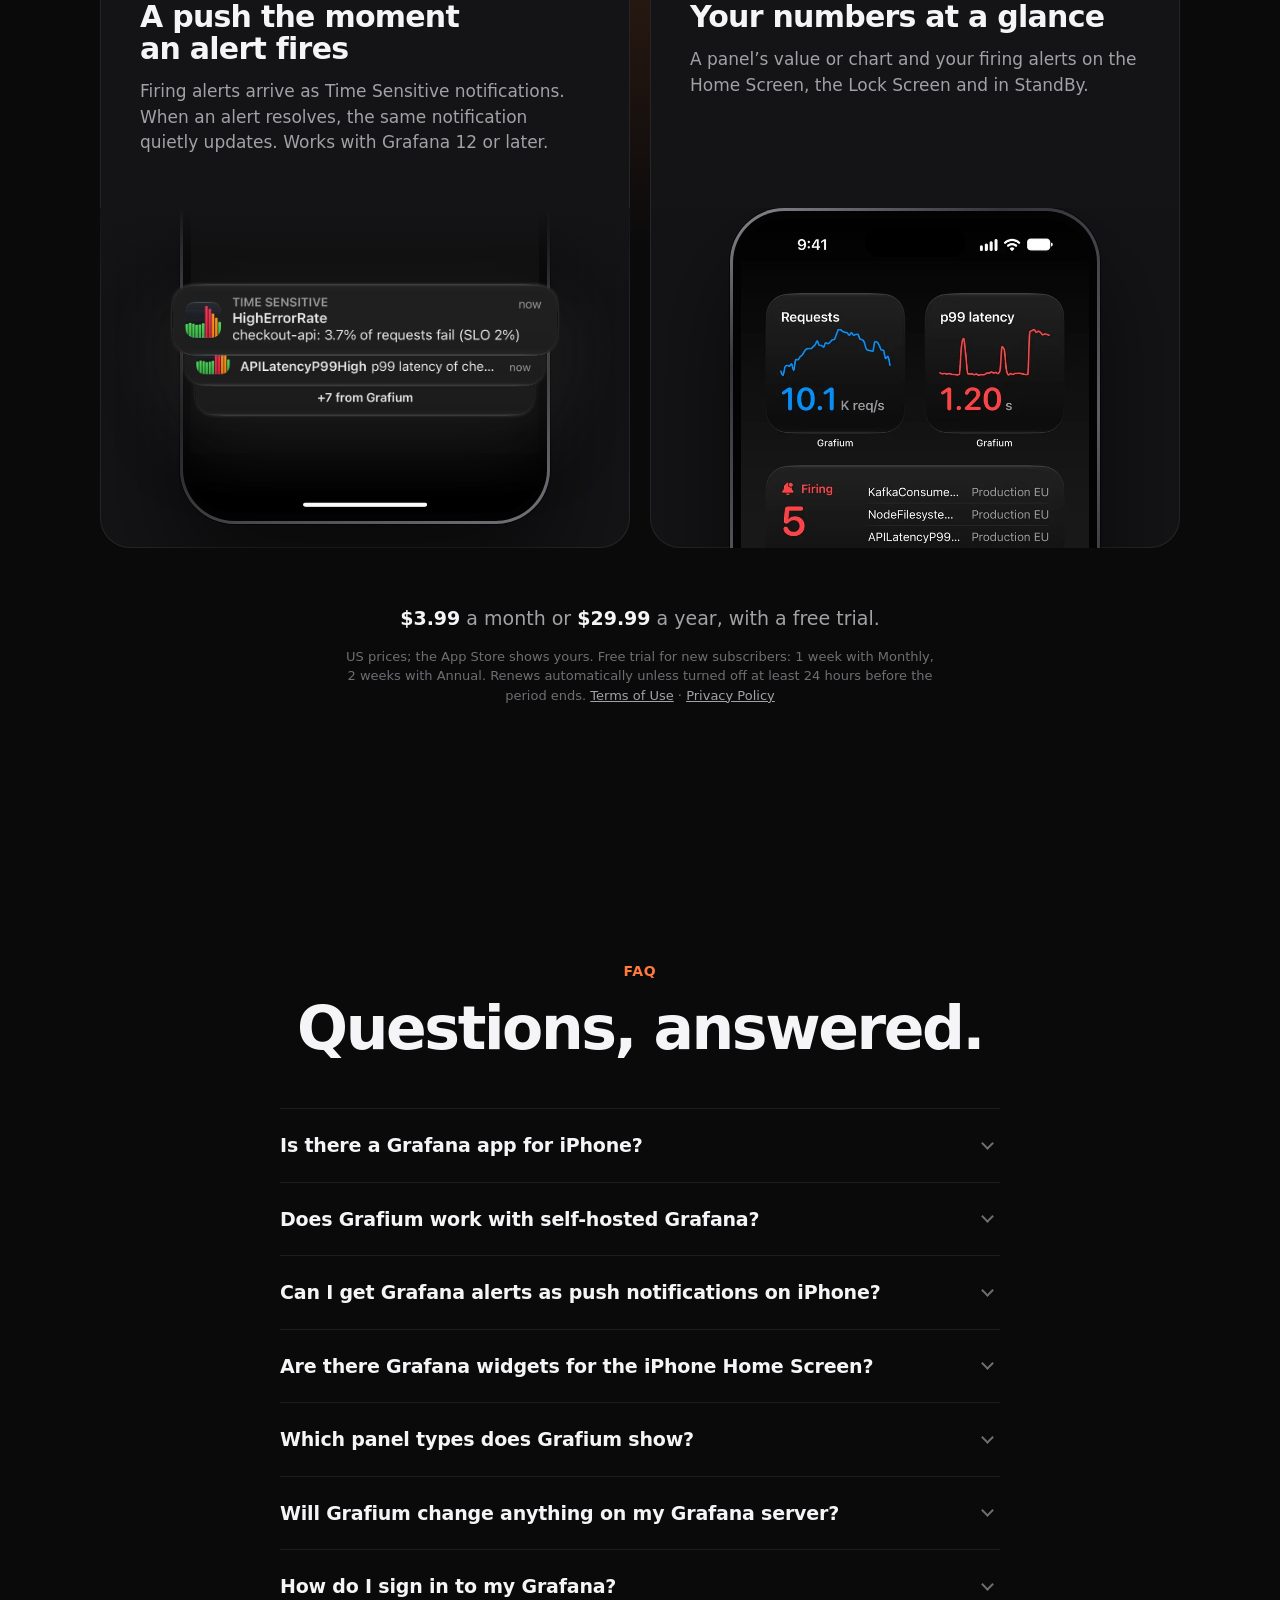
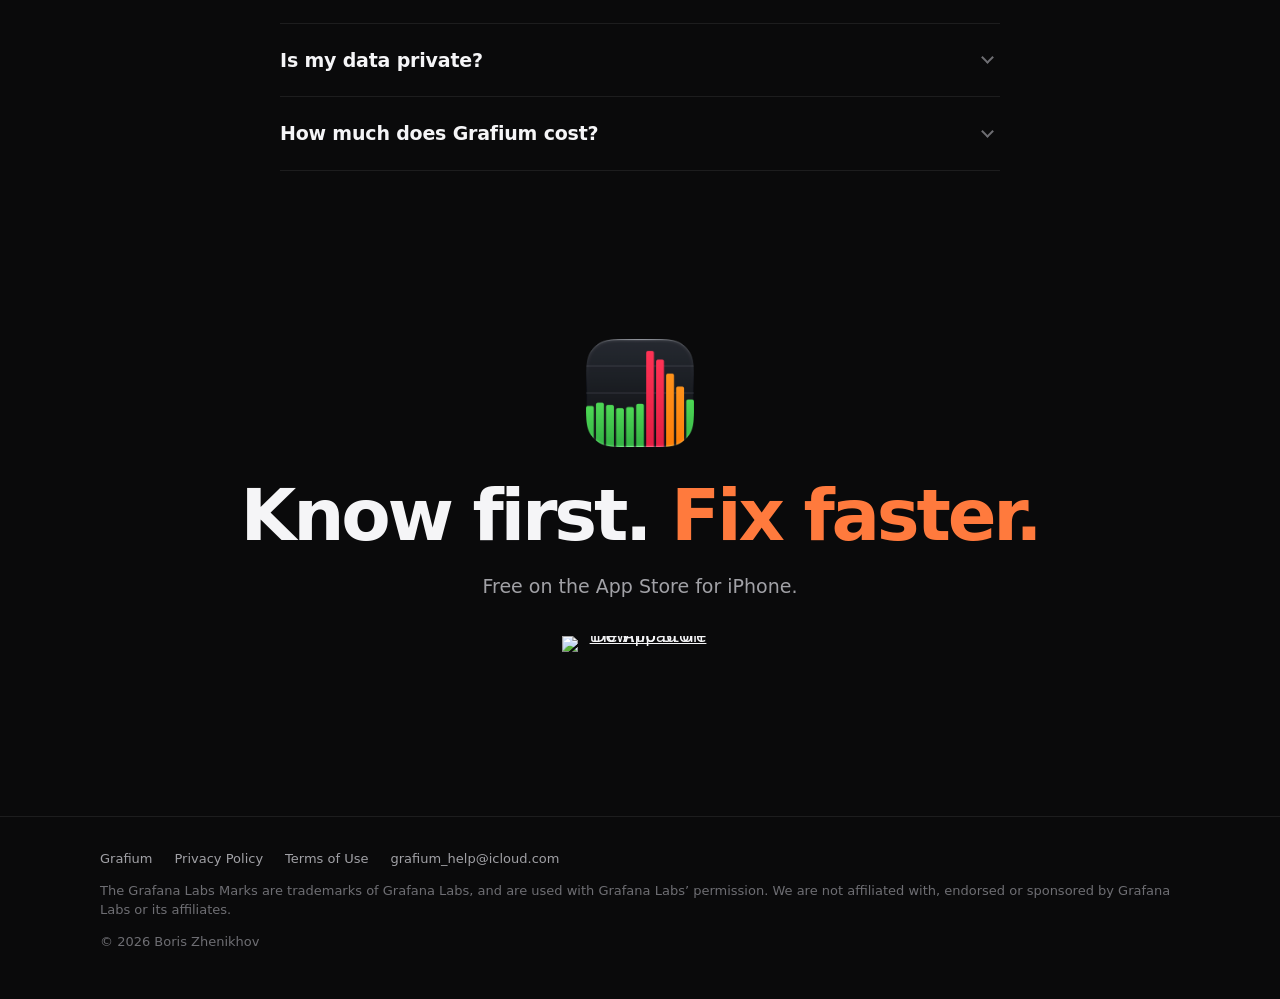
==== commit d222201e: "Grafium: пуш в герое — на месте баннера iOS Пуш привязан к телефону в процентах: начинается под стат" ====
--- a/grafium/index.html
+++ b/grafium/index.html
@@ -76,8 +76,7 @@
 			<a class="badge" href="https://apps.apple.com/app/id6757076319"><img src="https://toolbox.marketingtools.apple.com/api/v2/badges/download-on-the-app-store/black/en-us" alt="Download on the App Store" width="156" height="52"></a>
 		</div>
 		<div class="stage">
-			<div class="phone"><img src="/grafium/img/dashboard.webp" alt="Grafium showing the Production Overview dashboard: requests, error rate and p99 latency" width="660" height="1434" fetchpriority="high"></div>
-			<img class="push" src="/grafium/img/push.webp" alt="Time Sensitive notification: HighErrorRate, checkout-api 3.7% of requests fail (SLO 2%)" width="900" height="167">
+			<div class="phone"><img src="/grafium/img/dashboard.webp" alt="Grafium showing the Production Overview dashboard: requests, error rate and p99 latency" width="660" height="1434" fetchpriority="high"><img class="over push" src="/grafium/img/push.webp" alt="Time Sensitive notification: HighErrorRate, checkout-api 3.7% of requests fail (SLO 2%)" width="900" height="167" style="left: -18.5%; top: 6.98%; width: 137.0%"></div>
 		</div>
 	</section>
 
--- a/grafium/site.css
+++ b/grafium/site.css
@@ -55,7 +55,7 @@
 	width: calc(var(--w) * 0.269); height: calc(var(--w) * 0.0788); border-radius: 999px; background: #000;
 }
 .phone > img.over {
-	position: absolute; z-index: 1; aspect-ratio: auto; border-radius: 0;
+	position: absolute; z-index: 1; aspect-ratio: auto; border-radius: 0; max-width: none;
 	filter: drop-shadow(0 22px 34px rgba(0, 0, 0, 0.5)) drop-shadow(0 0 1px rgba(255, 255, 255, 0.3));
 }
 
@@ -80,20 +80,15 @@
 .hero .lede { font-size: clamp(18px, 2vw, 21px); color: var(--ink-2); max-width: 32em; margin: 24px auto 0; line-height: 1.45; }
 .badge { display: inline-block; line-height: 0; margin-top: 36px; }
 .badge img { height: 52px; width: auto; }
-.stage { position: relative; display: flex; justify-content: center; margin-top: 72px; height: 600px; }
+.stage { position: relative; display: flex; justify-content: center; align-items: flex-start; margin-top: 72px; height: 600px; }
 .stage .phone { --w: 360px; }
-.stage .push {
-	position: absolute; z-index: 1; left: 50%; top: 70px; width: 480px; transform: translateX(-50%);
-	filter: drop-shadow(0 26px 40px rgba(0, 0, 0, 0.55)) drop-shadow(0 0 1px rgba(255, 255, 255, 0.3));
-	animation: arrive 0.9s cubic-bezier(0.2, 0.9, 0.25, 1.15) 0.4s both;
-}
-@keyframes arrive { from { opacity: 0; transform: translate(-50%, -30px) scale(0.96); } to { opacity: 1; transform: translate(-50%, 0) scale(1); } }
+.stage .push { animation: arrive 0.9s cubic-bezier(0.2, 0.9, 0.25, 1.15) 0.4s both; }
+@keyframes arrive { from { opacity: 0; transform: translateY(-26px) scale(0.97); } to { opacity: 1; transform: none; } }
 .stage::after { content: ""; position: absolute; left: 0; right: 0; bottom: 0; height: 180px; background: linear-gradient(transparent, var(--bg)); }
 @media (max-width: 560px) {
 	.hero { padding-top: 56px; }
 	.stage { height: 470px; margin-top: 52px; }
-	.stage .phone { --w: 280px; }
-	.stage .push { width: 340px; top: 54px; }
+	.stage .phone { --w: 260px; }
 }
 
 /* ── Sections ───────────────────────────────────────────── */
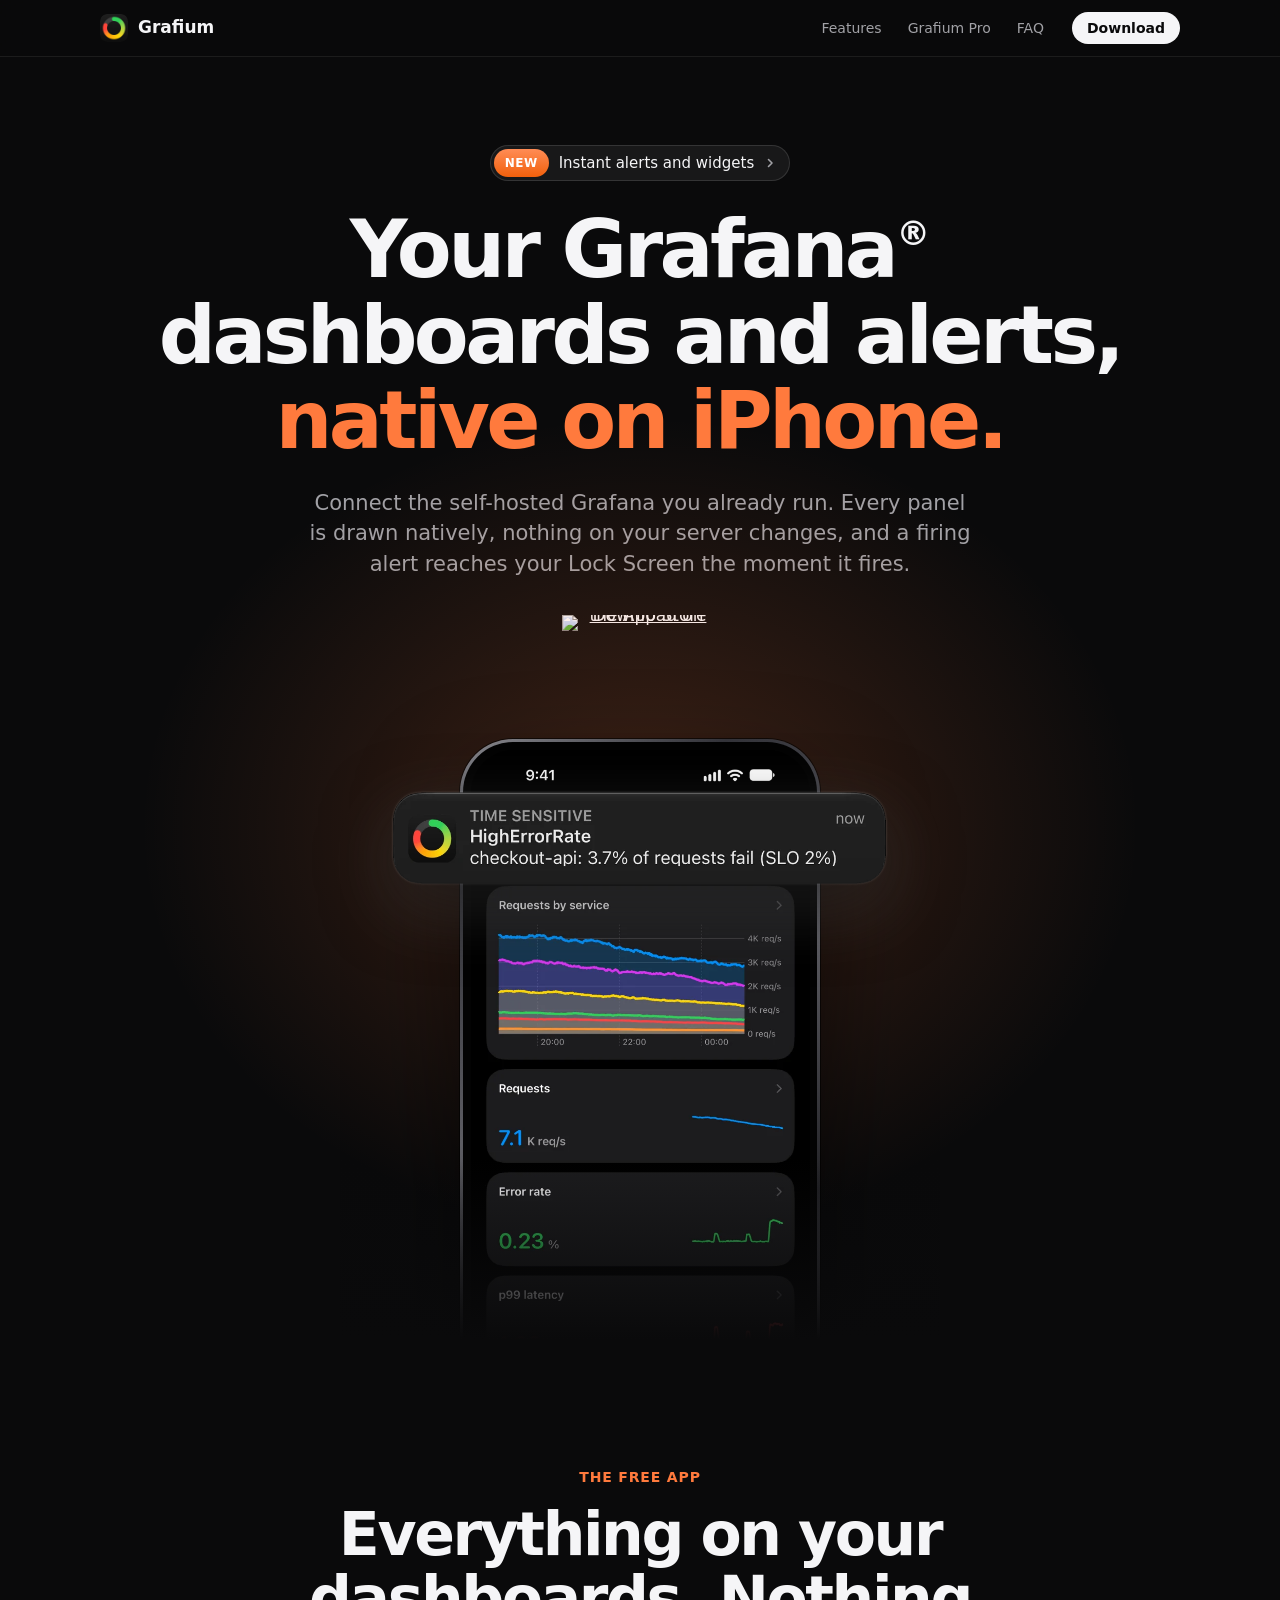
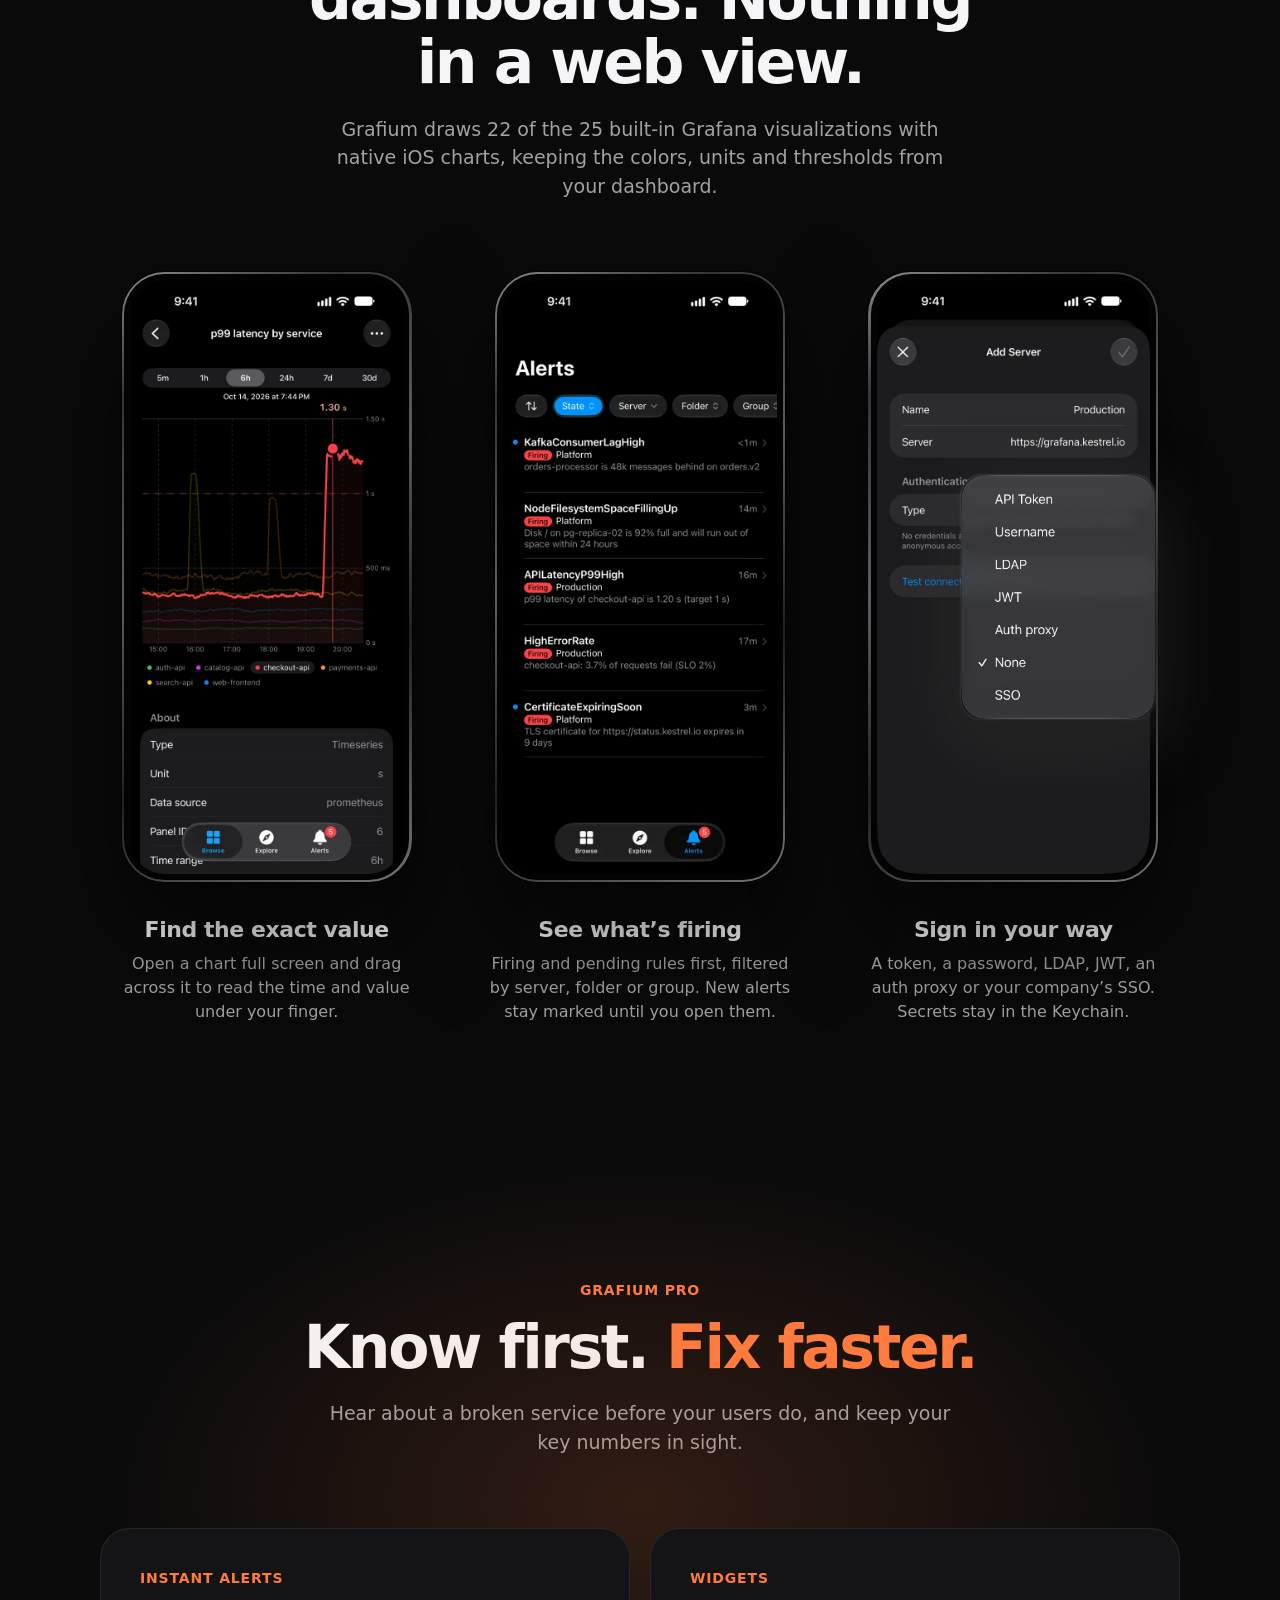
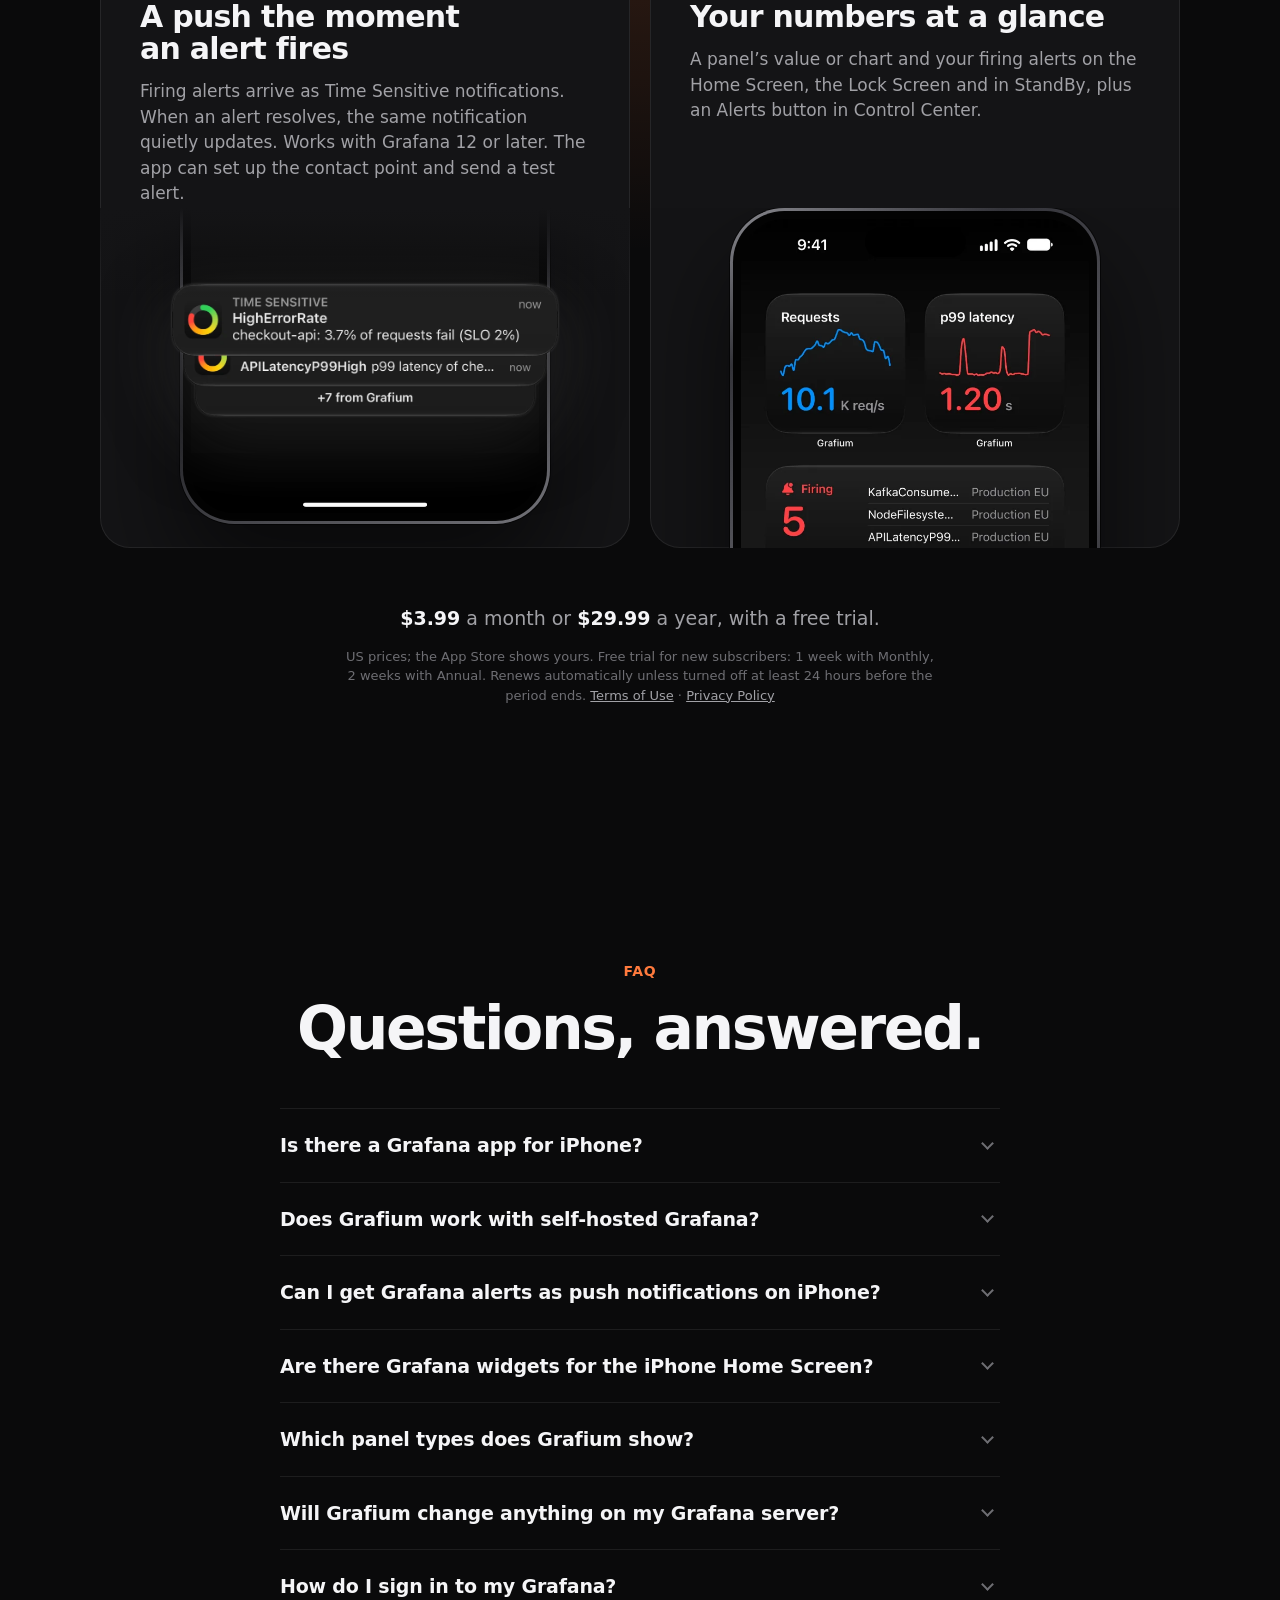
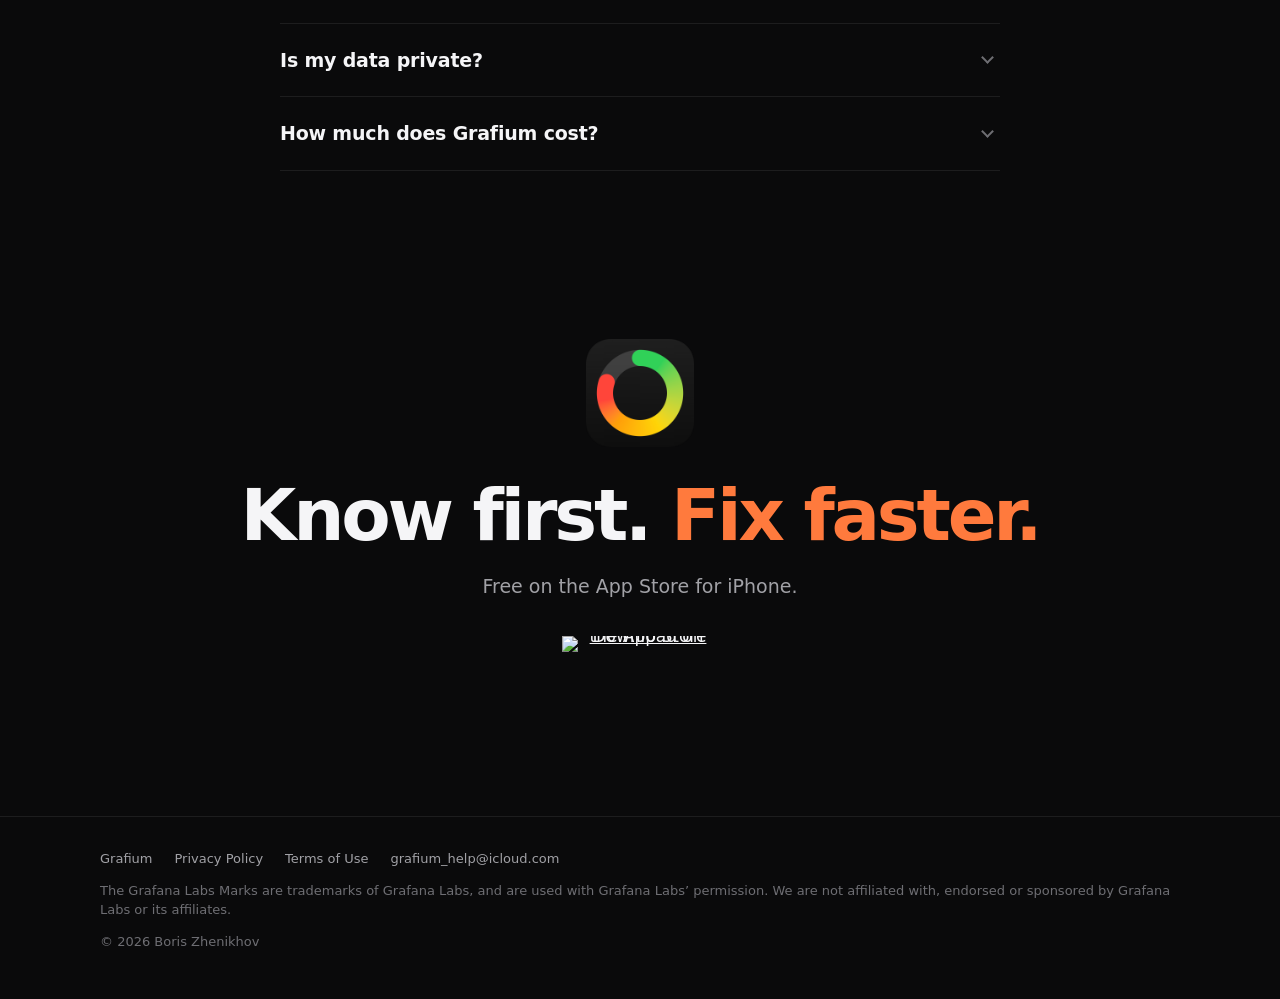
==== commit 2505d285: "Grafium: новая иконка и скриншоты 1.2 на сайте - иконка-кольцо из AppIcon.icon: фавиконки, icon-128/" ====
--- a/grafium/index.html
+++ b/grafium/index.html
@@ -13,10 +13,10 @@
 	<meta property="og:url" content="https://znhv.dev/grafium/">
 	<meta property="og:title" content="Grafium — Grafana® dashboards & alerts, native on iPhone">
 	<meta property="og:description" content="Every panel drawn natively, read-only and private. Push alerts and widgets with Grafium Pro.">
-	<meta property="og:image" content="https://znhv.dev/grafium/img/og.png">
+	<meta property="og:image" content="https://znhv.dev/grafium/img/og.png?v=2">
 	<meta property="og:image:width" content="1200">
 	<meta property="og:image:height" content="630">
-	<meta property="og:image:alt" content="Grafium on iPhone: a Time Sensitive HighErrorRate alert over the Lock Screen">
+	<meta property="og:image:alt" content="Grafium on iPhone: a Time Sensitive HighErrorRate alert on the Lock Screen">
 	<meta name="twitter:card" content="summary_large_image">
 	<link rel="icon" type="image/png" sizes="32x32" href="/grafium/img/favicon-32.png">
 	<link rel="icon" type="image/png" sizes="64x64" href="/grafium/img/favicon-64.png">
@@ -48,7 +48,7 @@
 				"offers": { "@type": "Offer", "price": "0", "priceCurrency": "USD" },
 				"author": { "@type": "Person", "name": "Boris Zhenikhov", "url": "https://znhv.dev/" }
 			},
-			{"@type": "FAQPage", "@id": "https://znhv.dev/grafium/#faq", "mainEntity": [{"@type": "Question", "name": "Is there a Grafana app for iPhone?", "acceptedAnswer": {"@type": "Answer", "text": "Yes. Grafium is an independent, native iPhone app for Grafana dashboards and alerts, for iOS 26 or later. It connects to the Grafana servers you already run and draws every panel with native iOS charts instead of a web view. It is not made by Grafana Labs."}}, {"@type": "Question", "name": "Does Grafium work with self-hosted Grafana?", "acceptedAnswer": {"@type": "Answer", "text": "Yes, that is what it is built for. Grafium works with Grafana 9 or later that your iPhone can reach over HTTPS with a trusted certificate. Self-signed certificates are not supported."}}, {"@type": "Question", "name": "Can I get Grafana alerts as push notifications on iPhone?", "acceptedAnswer": {"@type": "Answer", "text": "Yes, with Grafium Pro. A firing alert arrives as a Time Sensitive notification, and when it resolves the same notification quietly updates. Push notifications need Grafana 12 or later; the app can set up the Grafium contact point on your server for you."}}, {"@type": "Question", "name": "Are there Grafana widgets for the iPhone Home Screen?", "acceptedAnswer": {"@type": "Answer", "text": "Yes, with Grafium Pro: a panel’s value or chart and your firing alerts on the Home Screen, the Lock Screen and in StandBy, plus a Grafium Alerts button in Control Center. Widgets refresh about every 15–60 minutes, as iOS allows, and show when they were last updated."}}, {"@type": "Question", "name": "Which panel types does Grafium show?", "acceptedAnswer": {"@type": "Answer", "text": "22 of Grafana’s 25 built-in visualizations, including time series, stat, gauge, bar gauge, bar chart, table, heatmap, logs, state timeline, status history, pie chart, geomap and text. A panel type it can’t draw shows its raw data instead."}}, {"@type": "Question", "name": "Will Grafium change anything on my Grafana server?", "acceptedAnswer": {"@type": "Answer", "text": "No. Grafium only reads: it never edits dashboards, panels or alert rules. The one change it can make is the one you ask for in Grafium Pro: creating, updating or removing its own contact point."}}, {"@type": "Question", "name": "How do I sign in to my Grafana?", "acceptedAnswer": {"@type": "Answer", "text": "With an API or service account token, a username and password, LDAP, JWT, an auth proxy, your organization’s SSO page, or anonymously. Credentials are stored in the iOS Keychain. To look around first, tap Try Demo: it opens live dashboards on Grafana Labs’ public demo server."}}, {"@type": "Question", "name": "Is my data private?", "acceptedAnswer": {"@type": "Answer", "text": "The free app has no backend, no account, no analytics and no tracking: requests go straight from your iPhone to your Grafana. Grafium Pro’s push relay stores only push tokens, a random channel ID and your subscription status, and never receives your server’s address, credentials, dashboards or metrics."}}, {"@type": "Question", "name": "How much does Grafium cost?", "acceptedAnswer": {"@type": "Answer", "text": "Grafium is free. Grafium Pro, with instant alerts and widgets, is $3.99 a month with a 1-week free trial or $29.99 a year with a 2-week free trial (US prices)."}}]}
+			{"@type": "FAQPage", "@id": "https://znhv.dev/grafium/#faq", "mainEntity": [{"@type": "Question", "name": "Is there a Grafana app for iPhone?", "acceptedAnswer": {"@type": "Answer", "text": "Yes. Grafium is an independent, native iPhone app for Grafana dashboards and alerts, for iOS 26 or later. It connects to the Grafana servers you already run and draws every panel with native iOS charts instead of a web view. It is not made by Grafana Labs."}}, {"@type": "Question", "name": "Does Grafium work with self-hosted Grafana?", "acceptedAnswer": {"@type": "Answer", "text": "Yes, that is what it is built for. Grafium works with Grafana 9 or later that your iPhone can reach over HTTPS with a trusted certificate. Self-signed certificates are not supported."}}, {"@type": "Question", "name": "Can I get Grafana alerts as push notifications on iPhone?", "acceptedAnswer": {"@type": "Answer", "text": "Yes, with Grafium Pro. A firing alert arrives as a Time Sensitive notification, and when it resolves the same notification quietly updates. Push notifications need Grafana 12 or later; the app can set up the Grafium contact point on your server for you."}}, {"@type": "Question", "name": "Are there Grafana widgets for the iPhone Home Screen?", "acceptedAnswer": {"@type": "Answer", "text": "Yes, with Grafium Pro: a panel’s value or chart and your firing alerts on the Home Screen, the Lock Screen and in StandBy, plus a Grafium Alerts button in Control Center. Widgets refresh about every 15–60 minutes, as iOS allows, and show when they were last updated."}}, {"@type": "Question", "name": "Which panel types does Grafium show?", "acceptedAnswer": {"@type": "Answer", "text": "22 of the 25 built-in Grafana visualizations, including time series, stat, gauge, bar gauge, bar chart, table, heatmap, logs, state timeline, status history, pie chart, geomap and text. A panel type it can’t draw shows its raw data instead."}}, {"@type": "Question", "name": "Will Grafium change anything on my Grafana server?", "acceptedAnswer": {"@type": "Answer", "text": "No. Grafium only reads: it never edits dashboards, panels or alert rules. The one change it can make is the one you ask for in Grafium Pro: creating, updating or removing its own contact point."}}, {"@type": "Question", "name": "How do I sign in to my Grafana?", "acceptedAnswer": {"@type": "Answer", "text": "With an API or service account token, a username and password, LDAP, JWT, an auth proxy, your organization’s SSO page, or anonymously. Credentials are stored in the iOS Keychain. To look around first, tap Try Demo: it opens live dashboards on Grafana Labs’ public demo server."}}, {"@type": "Question", "name": "Is my data private?", "acceptedAnswer": {"@type": "Answer", "text": "The free app has no backend, no account, no analytics and no tracking: requests go straight from your iPhone to your Grafana. Grafium Pro’s push relay stores only push tokens, a random channel ID and your subscription status, and never receives your server’s address, credentials, dashboards or metrics."}}, {"@type": "Question", "name": "How much does Grafium cost?", "acceptedAnswer": {"@type": "Answer", "text": "Grafium is free. Grafium Pro, with instant alerts and widgets, is $3.99 a month with a 1-week free trial or $29.99 a year with a 2-week free trial (US prices)."}}]}
 		]
 	}
 	</script>
@@ -76,7 +76,7 @@
 			<a class="badge" href="https://apps.apple.com/app/id6757076319"><img src="https://toolbox.marketingtools.apple.com/api/v2/badges/download-on-the-app-store/black/en-us" alt="Download on the App Store" width="156" height="52"></a>
 		</div>
 		<div class="stage">
-			<div class="phone"><img src="/grafium/img/dashboard.webp" alt="Grafium showing the Production Overview dashboard: requests, error rate and p99 latency" width="660" height="1434" fetchpriority="high"><img class="over push" src="/grafium/img/push.webp" alt="Time Sensitive notification: HighErrorRate, checkout-api 3.7% of requests fail (SLO 2%)" width="900" height="167" style="left: -18.5%; top: 6.98%; width: 137.0%"></div>
+			<div class="phone"><img src="/grafium/img/dashboard.webp" alt="Grafium showing the Production Overview dashboard: requests by service, requests, error rate and p99 latency" width="660" height="1434" fetchpriority="high"><img class="over push" src="/grafium/img/push.webp" alt="Time Sensitive notification: HighErrorRate, checkout-api 3.7% of requests fail (SLO 2%)" width="900" height="167" style="left: -18.5%; top: 6.98%; width: 137.0%"></div>
 		</div>
 	</section>
 
@@ -85,7 +85,7 @@
 			<div class="head">
 				<span class="eyebrow">The free app</span>
 				<h2>Everything on your dashboards. Nothing in a web view.</h2>
-				<p>Grafium draws 22 of Grafana’s 25 visualizations with native iOS charts, keeping the colors, units and thresholds from your dashboard.</p>
+				<p>Grafium draws 22 of the 25 built-in Grafana visualizations with native iOS charts, keeping the colors, units and thresholds from your dashboard.</p>
 			</div>
 			<div class="trio">
 				<figure>
@@ -94,9 +94,9 @@
 					<p>Open a chart full screen and drag across it to read the time and value under your finger.</p>
 				</figure>
 				<figure>
-					<div class="phone"><img src="/grafium/img/alerts.webp" alt="Firing alerts on Production EU and Production US: Kafka consumer lag, disk filling up, p99 latency, error rate" width="660" height="1434" loading="lazy"></div>
+					<div class="phone"><img src="/grafium/img/alerts.webp" alt="Firing alerts with Platform and Production labels: Kafka consumer lag, disk filling up, p99 latency, error rate, an expiring certificate" width="660" height="1434" loading="lazy"></div>
 					<h3>See what’s firing</h3>
-					<p>Firing and pending rules first, grouped by server, one tap from the panel behind them.</p>
+					<p>Firing and pending rules first, filtered by server, folder or group. New alerts stay marked until you open them.</p>
 				</figure>
 				<figure>
 					<div class="phone"><img src="/grafium/img/signin.webp" alt="Add Server form with the authentication type menu open" width="660" height="1434" loading="lazy"><img class="over" src="/grafium/img/auth-menu.webp" alt="Authentication types: API Token, Username, LDAP, JWT, Auth proxy, None, SSO" width="600" height="753" loading="lazy" style="left: 32%; top: 33.2%; width: 67%"></div>
@@ -118,7 +118,7 @@
 				<article class="card">
 					<span class="eyebrow">Instant alerts</span>
 					<h3>A push the moment an alert fires</h3>
-					<p>Firing alerts arrive as Time Sensitive notifications. When an alert resolves, the same notification quietly updates. Works with Grafana 12 or later.</p>
+					<p>Firing alerts arrive as Time Sensitive notifications. When an alert resolves, the same notification quietly updates. Works with Grafana 12 or later. The app can set up the contact point and send a test alert.</p>
 					<div class="shot bottom">
 						<div class="phone"><img src="/grafium/img/lock.webp" alt="iPhone Lock Screen" width="660" height="1434" loading="lazy"><img class="over" src="/grafium/img/stack.webp" alt="Grafium notifications: HighErrorRate, APILatencyP99High and 7 more" width="900" height="313" loading="lazy" style="left: -2.1%; top: 69%; width: 104.2%"></div>
 					</div>
@@ -126,7 +126,7 @@
 				<article class="card">
 					<span class="eyebrow">Widgets</span>
 					<h3>Your numbers at a glance</h3>
-					<p>A panel’s value or chart and your firing alerts on the Home Screen, the Lock Screen and in StandBy.</p>
+					<p>A panel’s value or chart and your firing alerts on the Home Screen, the Lock Screen and in StandBy, plus an Alerts button in Control Center.</p>
 					<div class="shot top">
 						<div class="phone"><img src="/grafium/img/home.webp" alt="Home Screen with Grafium widgets: Requests 10.1K req/s, p99 latency 1.20 s, Firing 5" width="660" height="1434" loading="lazy"></div>
 					</div>
@@ -147,7 +147,7 @@
 			<details><summary>Does Grafium work with self-hosted Grafana?</summary><p>Yes, that is what it is built for. Grafium works with Grafana 9 or later that your iPhone can reach over HTTPS with a trusted certificate. Self-signed certificates are not supported.</p></details>
 			<details><summary>Can I get Grafana alerts as push notifications on iPhone?</summary><p>Yes, with Grafium Pro. A firing alert arrives as a Time Sensitive notification, and when it resolves the same notification quietly updates. Push notifications need Grafana 12 or later; the app can set up the Grafium contact point on your server for you.</p></details>
 			<details><summary>Are there Grafana widgets for the iPhone Home Screen?</summary><p>Yes, with Grafium Pro: a panel’s value or chart and your firing alerts on the Home Screen, the Lock Screen and in StandBy, plus a Grafium Alerts button in Control Center. Widgets refresh about every 15–60 minutes, as iOS allows, and show when they were last updated.</p></details>
-			<details><summary>Which panel types does Grafium show?</summary><p>22 of Grafana’s 25 built-in visualizations, including time series, stat, gauge, bar gauge, bar chart, table, heatmap, logs, state timeline, status history, pie chart, geomap and text. A panel type it can’t draw shows its raw data instead.</p></details>
+			<details><summary>Which panel types does Grafium show?</summary><p>22 of the 25 built-in Grafana visualizations, including time series, stat, gauge, bar gauge, bar chart, table, heatmap, logs, state timeline, status history, pie chart, geomap and text. A panel type it can’t draw shows its raw data instead.</p></details>
 			<details><summary>Will Grafium change anything on my Grafana server?</summary><p>No. Grafium only reads: it never edits dashboards, panels or alert rules. The one change it can make is the one you ask for in Grafium Pro: creating, updating or removing its own contact point.</p></details>
 			<details><summary>How do I sign in to my Grafana?</summary><p>With an API or service account token, a username and password, LDAP, JWT, an auth proxy, your organization’s SSO page, or anonymously. Credentials are stored in the iOS Keychain. To look around first, tap Try Demo: it opens live dashboards on Grafana Labs’ public demo server.</p></details>
 			<details><summary>Is my data private?</summary><p>The free app has no backend, no account, no analytics and no tracking: requests go straight from your iPhone to your Grafana. Grafium Pro’s push relay stores only push tokens, a random channel ID and your subscription status, and never receives your server’s address, credentials, dashboards or metrics.</p></details>
